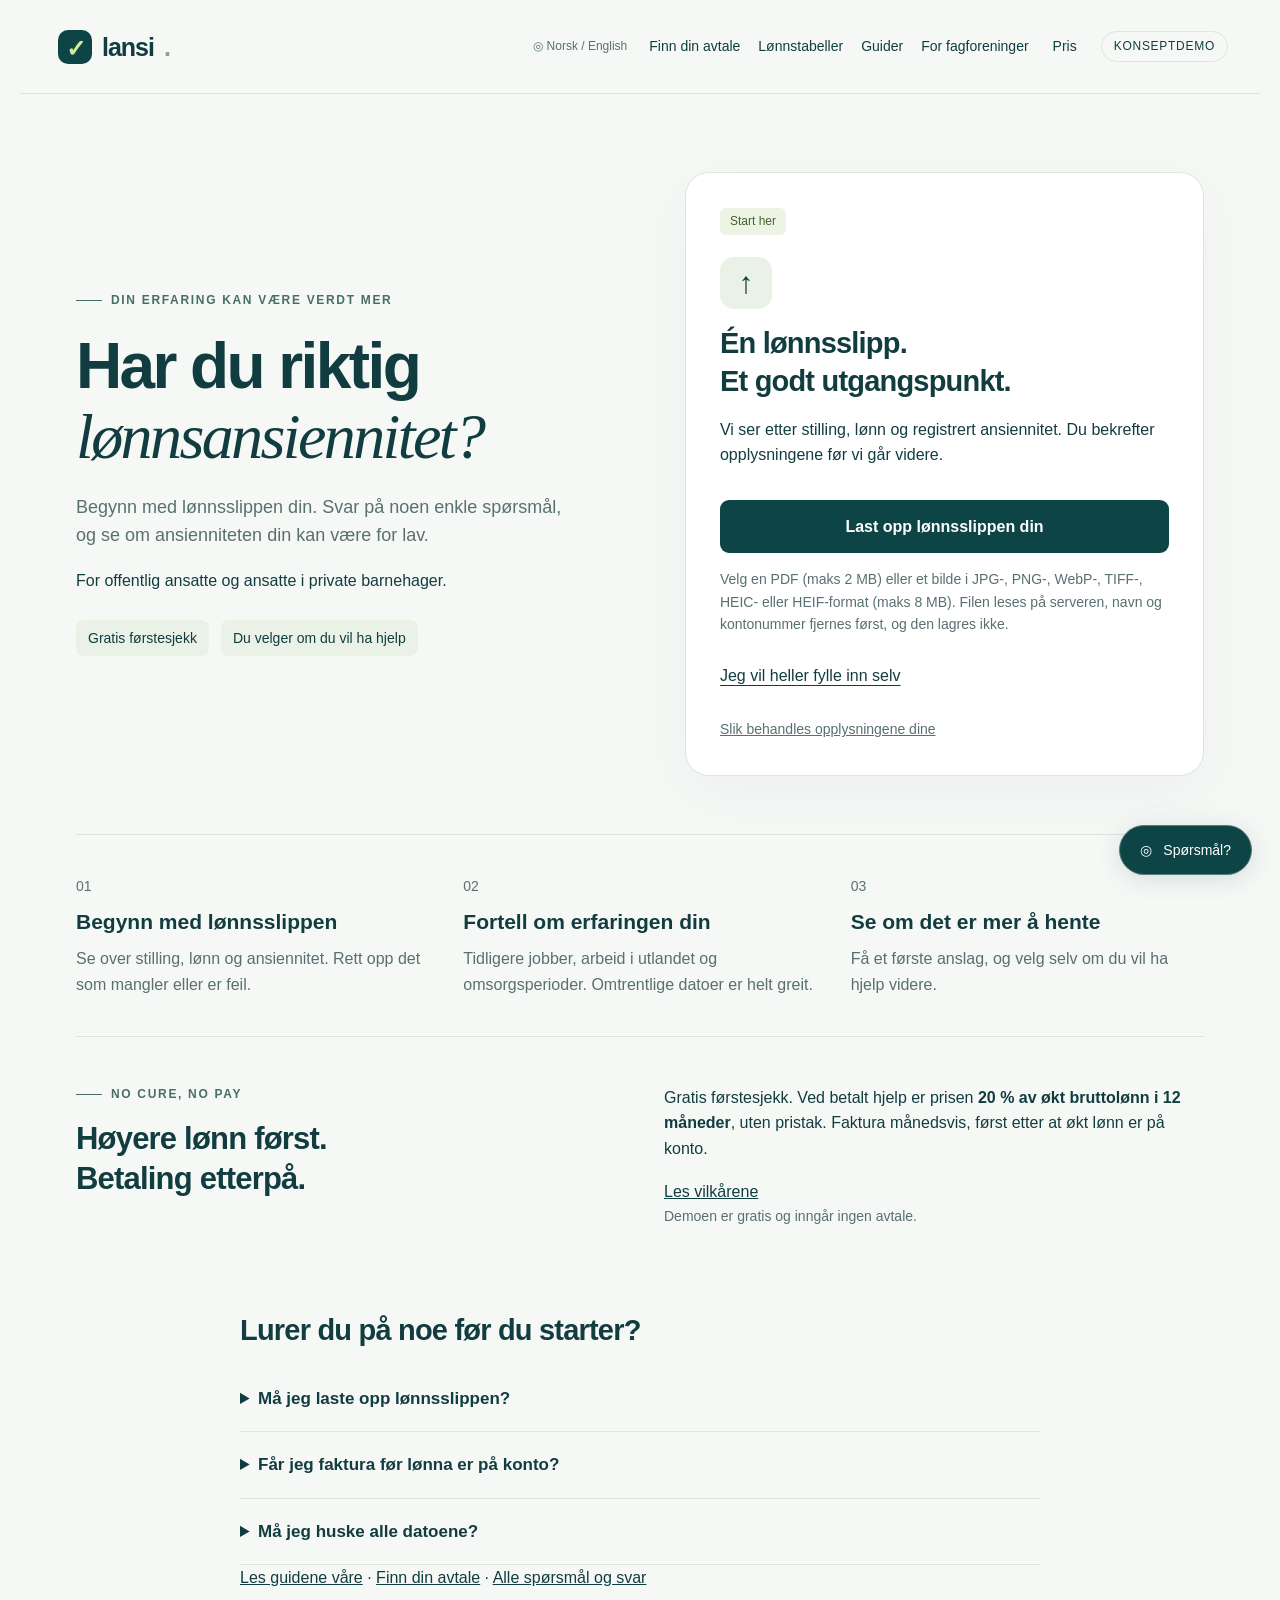
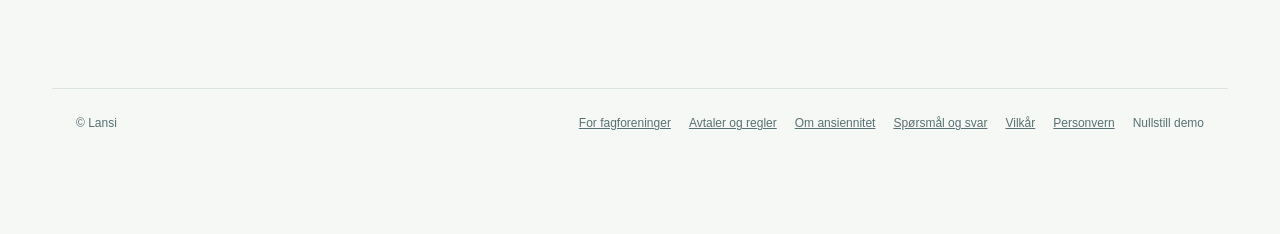
==== src/main/resources/static/index.html @ 84d21220 "Revert "feat: derive annual salary from monthly pay and add progress bar" This reverts commit 4377d7" ====
<!doctype html>
<html lang="nb"><head><meta charset="UTF-8"><meta name="viewport" content="width=device-width,initial-scale=1"><title>Lansi — sjekk lønnsansienniteten din</title><meta name="description" content="Sjekk lønnsansienniteten din med Lansi. Begynn med lønnsslippen og fortell om erfaringen din. Gratis konseptdemo."><link rel="icon" href="data:image/svg+xml,%3Csvg xmlns='http://www.w3.org/2000/svg' viewBox='0 0 40 40'%3E%3Crect width='40' height='40' rx='12' fill='%230d4547'/%3E%3Cpath d='M10 21l7 7 14-17' fill='none' stroke='%23c8f27b' stroke-width='4'/%3E%3C/svg%3E"><style>
:root{--ink:#123d40;--muted:#587071;--green:#0d4547;--lime:#d0ee98;--bg:#f6f8f6;--line:#dce5df;--white:#fff;--orange:#a35a16}*{box-sizing:border-box}body{margin:0;background:var(--bg);color:var(--ink);font:16px/1.6 'Segoe UI',Arial,sans-serif}button,input,select,textarea{font:inherit}button,a,input,select,textarea{outline-offset:5px}button{cursor:pointer}button{border:0}a{color:inherit}header{height:94px;max-width:1240px;margin:auto;display:flex;align-items:center;justify-content:space-between;padding:0 32px;border-bottom:1px solid var(--line)}.brand{font-size:25px;font-weight:750;letter-spacing:-1px;text-decoration:none;display:flex;gap:10px;align-items:center;background:none;color:var(--ink)}.mark{width:34px;height:34px;border-radius:10px;background:var(--green);color:var(--lime);display:grid;place-items:center;font-size:24px}nav{display:flex;align-items:center;gap:28px}nav button{background:none;color:var(--ink);font-size:14px}.pill{border:1px solid var(--line);padding:5px 12px;border-radius:99px;font-size:12px;letter-spacing:.06em;text-transform:uppercase}.shell{max-width:1176px;margin:0 auto;padding:58px 24px 80px}.hero{display:grid;grid-template-columns:1.14fr 1fr;gap:72px;align-items:center;min-height:510px}.eyebrow{font-size:12px;font-weight:700;letter-spacing:.14em;text-transform:uppercase;color:#467067;display:flex;align-items:center;gap:9px}.eyebrow:before{content:'';height:1px;width:26px;background:currentColor}h1{font-size:clamp(38px,4.6vw,64px);line-height:1.08;letter-spacing:-2.6px;font-weight:650;margin:22px 0}h1 em{font-family:Georgia,serif;font-weight:400}h2{font-size:30px;line-height:1.2;letter-spacing:-.8px;margin:12px 0 18px}h3{font-size:19px;line-height:1.35;margin:0 0 8px}p{margin:0 0 18px}.lead{font-size:18px;color:var(--muted);max-width:500px}.btn{background:var(--green);color:white;border-radius:9px;padding:14px 21px;font-weight:600;display:inline-flex;gap:24px;justify-content:center;align-items:center;transition:transform .15s,background .15s}.btn:hover{background:#176064;transform:translateY(-1px)}.btn.secondary{background:white;color:var(--ink);border:1px solid var(--line)}.btn.lime{background:var(--lime);color:var(--ink)}.textbtn{background:none;color:var(--ink);text-decoration:underline;text-underline-offset:4px;padding:12px 0}.actions{display:flex;gap:14px;flex-wrap:wrap;align-items:center;margin:24px 0 12px}.small{font-size:13px;color:var(--muted)}.preview{background:#e8efea;padding:30px;border-radius:22px;position:relative}.paper{background:white;border:1px solid #d5e0d7;border-radius:12px;padding:27px;box-shadow:0 18px 40px #123d400b}.paper-top{display:flex;justify-content:space-between;border-bottom:1px solid var(--line);padding-bottom:20px;margin-bottom:22px}.paper-top strong{font-size:18px}.paper-row{display:flex;justify-content:space-between;padding:8px 0;font-size:14px;gap:16px}.paper-row span{color:var(--muted)}.paper-row.highlight{background:#f1f6ed;padding:12px;margin:8px -10px;border-radius:6px}.finding{margin:20px -7px -4px 22px;padding:18px;background:var(--green);color:white;border-radius:12px;box-shadow:0 12px 25px #123d4020}.finding .small{color:#c3d7cc}.finding strong{font-size:17px}.badge{display:inline-block;font-size:12px;padding:4px 10px;border-radius:6px;background:#edf4e6;color:#46612c}.badge.amber{background:#fff1dc;color:#83501b}.status-icon{display:block;width:72px;height:72px;margin:0 0 12px}.status-icon .face{fill:#b9e37c;stroke:#3f6b1f;stroke-width:3}.status-icon.lightgreen .face{fill:#e9f5cf;stroke:#7d9b55}.status-icon.yellow .face{fill:#ffe9a6;stroke:#a77a1a}.status-icon .mark{fill:none;stroke:#123d40;stroke-width:4;stroke-linecap:round;stroke-linejoin:round}.status-icon .dot{fill:#123d40}.stat3{display:grid;grid-template-columns:repeat(auto-fit,minmax(210px,1fr));gap:14px;margin:22px 0}.stat3>div{background:#fff;border:1px solid var(--line);border-radius:12px;padding:16px 18px}.stat3 span{display:block;font-size:14px;color:var(--muted)}.stat3 strong{display:block;font-size:30px;line-height:1.2;margin:6px 0 2px;color:var(--ink)}.stat3 small{display:block;font-size:13px;color:var(--muted)}details.more{margin:22px 0}details.more>summary{cursor:pointer;font-weight:600;padding:10px 0;color:var(--ink)}.cta{background:#fff;border:2px solid var(--green);border-radius:16px;padding:26px 28px;margin:26px 0}.cta h2{margin:0 0 8px;font-size:24px;line-height:1.25}.cta p{margin:0 0 18px;color:var(--muted)}.btn.cta-btn{display:block;width:100%;box-sizing:border-box;font-size:20px;padding:20px 24px;text-align:center}.features{display:grid;grid-template-columns:repeat(3,1fr);gap:0;margin-top:56px;border-top:1px solid var(--line);padding-top:28px}.feature{padding:0 30px;border-right:1px solid var(--line)}.feature:first-child{padding-left:0}.feature:last-child{border:0}.num{font:italic 23px Georgia,serif;color:#799888}.feature p{font-size:14px;color:var(--muted);margin-top:8px}.stepbar{display:flex;gap:6px;max-width:750px;margin:0 auto 40px;justify-content:space-between}.step{flex:1;border-top:3px solid var(--line);padding-top:10px;font-size:13px;color:var(--muted);background:none;text-align:left}.step.active{border-color:var(--green);color:var(--green);font-weight:700}.work{max-width:900px;margin:auto}.work h1{font-size:42px;letter-spacing:-1.5px}.grid{display:grid;grid-template-columns:1.65fr 1fr;gap:24px;align-items:start}.card{border:1px solid var(--line);border-radius:14px;background:white;padding:28px}.aside{background:#eaf0eb;border-radius:14px;padding:24px;font-size:14px}.aside p{color:var(--muted)}.drop{border:1.5px dashed #98b3a8;background:#f7faf5;border-radius:12px;padding:38px 24px;text-align:center}.fileicon{font-size:30px;margin-bottom:12px}.fieldgrid{display:grid;grid-template-columns:1fr 1fr;gap:18px}label{display:block;font-size:14px;font-weight:600}input,select,textarea{width:100%;margin-top:7px;padding:11px 12px;border:1px solid #becfc6;border-radius:7px;background:white;color:var(--ink);min-width:0}textarea{min-height:220px;resize:vertical;font-size:14px;line-height:1.7}.notice{border-left:3px solid #99bb6d;padding:12px 16px;background:#f0f5e9;font-size:14px;border-radius:0 7px 7px 0;margin:20px 0}.period{border:1px solid var(--line);border-radius:10px;padding:18px;margin:12px 0;background:#fff}.period-top{display:flex;justify-content:space-between;gap:16px;align-items:start}.period .small{margin:5px 0}.period label{display:flex;gap:10px;align-items:start;font-weight:400}.period input[type=checkbox]{width:18px;height:18px;flex-shrink:0;margin-top:5px;accent-color:var(--green)}details{margin-top:12px;font-size:14px;color:var(--muted)}summary{cursor:pointer;font-weight:600;color:var(--ink)}details p{margin:12px 0 0}.resultHero{background:var(--green);color:white;padding:30px;border-radius:15px;margin-bottom:24px;display:flex;justify-content:space-between;gap:28px}.resultHero p{color:#d1e0da;margin:0}.big{font-size:48px;line-height:1.1;letter-spacing:-1px}.checklist label{display:flex;gap:12px;align-items:start;padding:13px 0;border-bottom:1px solid var(--line);font-weight:400}.checklist input{width:19px;height:19px;accent-color:var(--green);margin-top:4px;flex-shrink:0}.checklist span{display:block}.tabs{display:flex;gap:8px;margin-bottom:20px}.tabs button{border-radius:7px;padding:9px 14px;background:#edf2ed;color:var(--ink)}.tabs button.selected{background:var(--green);color:white}.progressnote{font-size:13px;color:var(--muted);margin:12px 0}.chat-toggle{position:fixed;right:28px;bottom:25px;background:var(--green);color:white;border:1px solid #587c76;border-radius:99px;padding:13px 20px;box-shadow:0 4px 24px #123d4025;z-index:5}.chat{position:fixed;right:25px;bottom:88px;width:360px;max-width:calc(100vw - 30px);border:1px solid var(--line);border-radius:16px;background:white;box-shadow:0 15px 70px #123d4030;z-index:10;overflow:hidden}.chat-head{padding:18px 20px;background:var(--green);color:white;display:flex;justify-content:space-between;align-items:center}.chat-head button{background:none;color:white;font-size:24px}.chat-body{padding:20px;max-height:390px;overflow:auto}.bubble{padding:13px;background:#f0f5ef;border-radius:3px 12px 12px;margin-bottom:14px;font-size:14px}.chat-choice{padding:10px 13px;background:white;color:var(--green);border:1px solid var(--line);border-radius:7px;margin-bottom:8px;text-align:left;width:100%;font-size:14px}.chat .small{padding:0 20px 14px}.footer{max-width:1176px;margin:0 auto;padding:25px 24px 100px;border-top:1px solid var(--line);display:flex;justify-content:space-between;gap:20px;font-size:12px;color:var(--muted)}dialog{border:1px solid var(--line);border-radius:18px;padding:30px;max-width:500px;width:calc(100% - 32px);color:var(--ink)}dialog::backdrop{background:#062f3c66}.close{float:right;background:none;font-size:24px;color:var(--ink)}.fade{animation:appear .28s ease-out}@keyframes appear{from{opacity:0;transform:translateY(7px)}to{opacity:1;transform:none}}@media(prefers-reduced-motion:reduce){*{animation:none!important;transition:none!important}}@media(max-width:800px){header{height:78px;padding:0 20px}nav{gap:12px}nav .navhide{display:none}.shell{padding:32px 20px 50px}.hero{grid-template-columns:1fr;gap:28px;min-height:0}h1{font-size:46px}.preview{padding:22px}.features{grid-template-columns:1fr;margin-top:32px;gap:20px}.feature,.feature:first-child{padding:0;border:0}.grid{grid-template-columns:1fr}.fieldgrid{grid-template-columns:1fr}.card{padding:22px}.work h1{font-size:34px}.step{font-size:11px}.stepbar{margin-bottom:26px}.resultHero{flex-direction:column}.footer{flex-direction:column}.chat-toggle{right:15px;bottom:15px}.chat{right:15px;bottom:75px}.brand{font-size:22px}}@media print{header,.chat-toggle,.chat,.footer,.actions,.stepbar{display:none}.shell{padding:0}.card{break-inside:avoid}}

nav a{font-size:14px;text-decoration:none;padding:9px 0}nav a:hover,.footerlinks a:hover{text-decoration:underline;text-underline-offset:5px}nav a[aria-current=page]{font-weight:700;border-bottom:2px solid var(--green)}.skip{position:absolute;left:12px;top:-80px;z-index:20;background:white;padding:12px}.skip:focus{top:10px}.footerlinks{display:flex;flex-wrap:wrap;gap:18px}.footerlinks button{background:none;color:inherit;padding:0;font-size:inherit}.section{margin-top:68px;padding-top:40px;border-top:1px solid var(--line)}.section-intro{max-width:660px}.section p{color:var(--muted)}.stories{display:grid;grid-template-columns:repeat(3,1fr);gap:18px;margin:25px 0}.story{background:white;border:1px solid var(--line);border-radius:14px;padding:25px;display:flex;flex-direction:column}.story blockquote{font:22px/1.5 Georgia,serif;margin:20px 0;color:var(--ink)}.story .person{margin-top:auto;padding-top:18px;border-top:1px solid var(--line);display:flex;align-items:center;gap:12px}.avatar{width:40px;height:40px;border-radius:50%;display:grid;place-items:center;background:#e4eddc;font-size:15px;font-weight:650}.sectorstrip{display:flex;flex-wrap:wrap;gap:9px;margin:22px 0}.sectorstrip span{padding:6px 12px;font-size:13px;border:1px solid var(--line);border-radius:40px}.faq-list{max-width:850px}.faq-item{margin:0;border-bottom:1px solid var(--line);padding:19px 0;font-size:16px}.faq-item summary{font-size:17px;padding-right:12px}.faq-item p{max-width:740px;line-height:1.75}.splitcta{display:flex;justify-content:space-between;gap:30px;align-items:center;background:var(--green);color:white;border-radius:17px;padding:30px;margin-top:40px}.splitcta p{color:#c4dad3;margin:0}.reading{max-width:840px;margin:auto}.reading h1{font-size:46px;letter-spacing:-1.4px}.reading section{margin:32px 0}.reading p,.reading li{color:var(--muted)}.reading h3{margin-top:22px}.reading li{margin-bottom:10px}.reading .lead{max-width:760px}.info-grid{display:grid;grid-template-columns:1fr 1fr;gap:16px}.info-grid .card{padding:23px}.info-grid p{font-size:15px;margin-bottom:8px}.sources{font-size:14px}.sources a{display:block;margin:10px 0}.scope{background:#eaf0eb;padding:15px 20px;border-radius:9px;font-size:14px;margin:20px 0}.sector-select{margin-bottom:22px}.sector-select fieldset{border:0;padding:0;margin:0}.sector-select legend{font-size:19px;font-weight:650;margin-bottom:12px}.sector-options{display:grid;grid-template-columns:repeat(3,1fr);gap:10px}.sector-option{border:1px solid var(--line);border-radius:9px;padding:14px;background:white;display:flex;gap:10px;align-items:flex-start;font-size:14px;cursor:pointer}.sector-option:has(input:checked){background:#edf4e4;border-color:#718f53}.sector-option input{width:17px;height:17px;margin:3px 0 0;flex-shrink:0;accent-color:var(--green)}.reading .actions{margin-top:30px}.demo-banner{font-size:13px;padding:10px 16px;border:1px solid var(--line);border-radius:8px;margin:0 auto 22px;max-width:900px;display:flex;justify-content:space-between;gap:15px}.demo-banner a{text-underline-offset:3px}.step{min-height:48px}.chat-body{max-height:min(390px,55vh)}.chat-body .bubble:last-child{margin-bottom:0}.btn{min-height:46px}.textbtn{min-height:44px}.small{font-size:14px}input,select,textarea{font-size:16px}button:focus-visible,a:focus-visible{outline:3px solid #6b8d45}h1:focus{outline:none}.chat-toggle{font-size:14px}.chat .small{font-size:12px}.readback{margin-top:22px;padding:15px;border:1px solid var(--line);border-radius:9px}.reading .badge{color:#46612c}dialog{max-height:85vh;overflow:auto}.reference{font-size:12px!important}.unknown{color:var(--orange)}
@media(max-width:800px){header{height:auto;min-height:84px;flex-wrap:wrap;padding:18px 20px;gap:14px}nav{width:100%;gap:20px;flex-wrap:wrap}nav .pill{margin-left:auto}.stories,.info-grid{grid-template-columns:1fr}.section{margin-top:38px;padding-top:28px}.sector-options{grid-template-columns:1fr 1fr}.splitcta{flex-direction:column;align-items:start}.reading h1{font-size:36px}.demo-banner{flex-direction:column;gap:2px}.stepbar{overflow:auto}.step{min-width:65px;font-size:12px}.period-top{flex-wrap:wrap}.paper-top{flex-wrap:wrap;gap:10px}.hero h1{font-size:43px}.lead{font-size:17px}.footer{padding-bottom:100px}}
@media(max-width:400px){.sector-options{grid-template-columns:1fr}nav{gap:12px}nav a,nav button{font-size:13px}.paper{padding:18px}.paper-row{font-size:13px}.hero h1{font-size:38px}.pill{font-size:11px}.actions .btn{width:100%}}

.language-strip{background:var(--green);color:white;padding:13px 24px;display:flex;align-items:center;justify-content:center;gap:16px;flex-wrap:wrap;font-size:14px}.language-strip button{background:var(--lime);color:var(--green);padding:8px 16px;border-radius:7px;font-weight:650}.language-strip .language-preview{color:#d0e2d7;font-size:13px}.language-strip small{color:#c8dcd5;font-size:11px}.lang-nav{border:0!important;background:transparent;color:var(--muted);padding:4px!important;font-size:12px;white-space:nowrap}.language-dialog{max-width:480px;max-height:88vh;overflow:auto}.language-dialog h2{margin-right:30px}.language-grid{display:grid;grid-template-columns:repeat(2,1fr);gap:8px;margin-top:16px}.language-option{background:#f2f6ef;border:1px solid var(--line);border-radius:9px;color:var(--ink);padding:13px;text-align:start;min-height:70px}.language-option:hover{border-color:var(--green)}.language-option[aria-pressed=true]{background:var(--green);color:white}.language-option small{display:block;font-size:12px;opacity:.8;margin-top:3px}.language-option[hidden]{display:none}.language-welcome{border-radius:9px;background:#edf4e6;padding:17px;margin:18px 0}.language-welcome p{margin:0}.language-mini{padding:11px 20px;background:#edf4e6;border-bottom:1px solid var(--line);display:flex;justify-content:space-between;gap:12px;font-size:13px}.language-mini button{background:none;text-decoration:underline;color:var(--green);padding:0}.agreement-cta{margin:38px 0 0;display:flex;align-items:center;justify-content:space-between;gap:24px;background:#e6efdf;border-radius:14px;padding:25px 28px}.agreement-cta p{margin:0;color:var(--muted);font-size:14px}.agreement-page h1{font-size:clamp(36px,5vw,52px)}.agreement-page .lead{max-width:740px}.agreement-filter{display:flex;gap:8px;flex-wrap:wrap;margin:20px 0}.agreement-filter button{padding:10px 15px;border:1px solid var(--line);background:white;color:var(--ink);border-radius:30px;font-size:14px}.agreement-filter button[aria-pressed=true]{background:var(--green);color:white;border-color:var(--green)}.table-wrap{overflow:auto;border:1px solid var(--line);border-radius:12px;background:white;scroll-margin-top:20px}.agreement-table{border-collapse:collapse;width:100%;min-width:890px;font-size:14px;line-height:1.55}.agreement-table th{background:#eaf0e6;padding:18px;text-align:left;font-size:13px;vertical-align:top}.agreement-table td{padding:22px 18px;border-top:1px solid var(--line);vertical-align:top;width:26%}.agreement-table td:first-child{width:23%}.agreement-table td:last-child{width:25%}.agreement-table td p{margin:10px 0 0}.agreement-table th[scope=row]{background:white;border-top:1px solid var(--line);padding:22px 18px;width:23%;font-size:16px}.agreement-table .small{display:block;font-weight:400;font-size:12px;margin-top:9px}.agreement-table details{font-weight:400;font-size:13px}.agreement-table details p{margin:10px 0}.agreement-table details a{display:block;margin-top:9px;word-break:break-word}.agreement-table blockquote{margin:14px 0;padding-left:12px;border-left:2px solid #99bb6d;font-style:italic}.agreement-table [hidden]{display:none}.agreement-help{display:grid;grid-template-columns:1fr 1fr;gap:20px;margin-top:30px}.agreement-help p{font-size:14px;color:var(--muted)}.table-caption{font-size:13px;color:var(--muted);margin:8px 0 15px}.source-date{display:inline-flex;align-items:center;gap:8px;color:#537052;font-size:12px;margin:12px 0}.language-confirm{font-size:13px;margin:8px 0;color:var(--muted)}nav{gap:18px}@media(max-width:1000px){nav{gap:12px}nav .pill{display:none}header{height:auto;min-height:88px;gap:20px}header nav{flex-wrap:wrap;justify-content:flex-end;padding:14px 0}}@media(max-width:600px){header{padding:12px 18px;align-items:flex-start;gap:10px}.brand{margin-top:7px}header nav{padding:0;gap:6px 13px;max-width:180px}header nav a,header nav button{font-size:12px}header nav .lang-nav{order:0;width:auto}.language-strip{gap:9px;padding:12px 18px;text-align:center}.language-strip .language-preview{display:none}.language-strip small{width:100%}.language-grid{grid-template-columns:repeat(2,1fr)}.language-dialog{padding:22px}.agreement-cta{align-items:flex-start;flex-direction:column;padding:22px}.agreement-help{grid-template-columns:1fr}.table-wrap{border:0;background:transparent;overflow:visible}.agreement-table{min-width:0;display:block}.agreement-table thead{position:absolute;width:1px;height:1px;overflow:hidden;clip-path:inset(50%)}.agreement-table tbody,.agreement-table tr{display:block;width:100%}.agreement-table tr{border:1px solid var(--line);border-radius:12px;background:white;margin-bottom:16px;overflow:hidden}.agreement-table th[scope=row],.agreement-table td{display:block;width:100%!important;border:0;padding:14px 20px}.agreement-table th[scope=row]{background:#eaf0e6;padding:20px}.agreement-table td::before{content:attr(data-label);display:block;text-transform:uppercase;letter-spacing:.06em;font-size:11px;font-weight:700;margin-bottom:8px;color:#4e7266}.agreement-table td:last-child{padding-bottom:24px}.table-caption{margin-bottom:20px}}@media print{.language-strip,.language-mini,.agreement-filter,.language-dialog{display:none}}
.sr-only{position:absolute;width:1px;height:1px;padding:0;margin:-1px;overflow:hidden;clip:rect(0,0,0,0);white-space:nowrap;border:0}
.salary-layout{display:grid;grid-template-columns:1.15fr 1fr;gap:24px;margin:24px 0}.salary-inputs{display:grid;grid-template-columns:1fr 1fr;gap:18px}.salary-inputs>div:last-child{grid-column:1/-1;max-width:200px}.salary-result{background:#163d33;color:white;padding:26px;border-radius:14px;display:grid;gap:10px;margin:24px 0}.salary-result>strong{font-size:32px;line-height:1.2}.salary-result small{font-size:16px;font-weight:400}.fee-example{border-top:1px solid #d8e1db;padding-top:20px}.salary-table{width:100%;border-collapse:collapse;font-size:15px;font-variant-numeric:tabular-nums}.salary-table th,.salary-table td{padding:12px 8px;border-bottom:1px solid #d8e1db;text-align:right}.salary-table th:first-child{text-align:left}.salary-table thead th{font-size:14px}.salary-selected{background:#163d33;color:white}.salary-layout .card{min-width:0}select{max-width:100%;text-overflow:ellipsis}header nav{flex-wrap:wrap}header{gap:18px}.brand{white-space:nowrap}@media(max-width:800px){.salary-layout{grid-template-columns:1fr}.salary-result>strong{font-size:28px}}@media(max-width:420px){.salary-inputs{grid-template-columns:1fr}.salary-table th,.salary-table td{padding:10px 4px;font-size:14px}.salary-result{padding:18px}}
.guide-card{display:block;padding:24px;border:1px solid var(--line);background:white;border-radius:16px;text-decoration:none}.guide-card h3{margin:0 0 10px;font-size:23px}.guide-card p{margin:0;color:var(--muted)}header{height:auto;min-height:94px;padding-top:20px;padding-bottom:20px}header nav{gap:18px;flex-wrap:wrap}
/* Lansi intake */
.intake-hero{display:grid;grid-template-columns:1.05fr 1fr;gap:64px;align-items:center;padding:20px 0 58px}.intake-hero h1{font-size:clamp(40px,5vw,65px);line-height:1.08;margin:22px 0}.intake-hero .lead{max-width:490px}.upload-card{background:white;border:1px solid var(--line);border-radius:24px;padding:34px;box-shadow:0 16px 60px #123d400b}.upload-card h2{font-size:29px;line-height:1.3;margin:16px 0}.upload-symbol{margin-top:22px;width:52px;height:52px;border-radius:14px;background:#eaf1e7;display:grid;place-items:center;font-size:30px}.upload-cta{width:100%;margin-top:14px;white-space:normal}.demo-caption{font-size:14px;line-height:1.6;color:var(--muted);margin:15px 0}.privacy-link{display:block;font-size:14px;margin-top:18px;color:var(--muted)}.intake-trust{display:flex;flex-wrap:wrap;gap:12px;font-size:14px;margin-top:26px}.intake-trust span{padding:7px 12px;border-radius:8px;background:#eaf1e7}.intake-how{display:grid;grid-template-columns:repeat(3,1fr);gap:34px;padding:38px 0;border-top:1px solid var(--line);border-bottom:1px solid var(--line)}.intake-how article>span{font-size:14px;color:var(--muted)}.intake-how h3{margin:10px 0;font-size:21px}.intake-how p{color:var(--muted);margin:0}.price-line{display:grid;grid-template-columns:1fr 1fr;gap:48px;padding:48px 0}.price-line h2{font-size:31px;line-height:1.3;margin:15px 0}.landing-faq{max-width:800px;margin:20px auto 0}.landing-faq h2{font-size:29px}.intake-work{max-width:770px;margin:28px auto 0}.intake-work h1{font-size:clamp(33px,4vw,47px);line-height:1.16;letter-spacing:-1.3px}.intake-work .lead{font-size:19px;line-height:1.65}.intake-steps{display:flex;justify-content:center;gap:30px;font-size:14px;flex-wrap:wrap}.intake-steps span{display:flex;gap:9px;align-items:center;color:var(--muted)}.intake-steps b{width:28px;height:28px;display:grid;place-items:center;border:1px solid var(--line);border-radius:50%;font-size:13px}.intake-steps .active{color:var(--green)}.intake-steps .active b{background:var(--green);color:white}.intake-work .card{padding:30px}.intake-work label{font-size:15px;display:block;margin:14px 0 8px}.intake-work input:not([type=checkbox]),.intake-work select{width:100%;padding:12px;border:1px solid #aebfb5;border-radius:9px;background:white;color:var(--ink);min-width:0;box-sizing:border-box}.intake-work .fieldgrid{gap:14px 22px}.intake-work .checkline{display:flex;gap:12px;align-items:flex-start;cursor:pointer;margin:18px 0}.checkline input[type=checkbox]{width:20px;height:20px;flex:0 0 20px;margin:3px 0 0;accent-color:var(--green)}.file-token{background:#edf3ec;padding:14px;border-radius:10px;font-size:15px;margin-bottom:20px}.file-token span{display:block;font-size:13px;color:var(--muted);margin-left:17px}.question-progress{display:flex;justify-content:space-between;align-items:center;gap:20px;font-size:14px;margin:24px 0 12px}.question-progress progress{width:150px;height:6px;accent-color:var(--green)}.question-card h2{font-size:27px;line-height:1.3;margin:0 0 14px}.answer-buttons{display:flex;gap:12px;margin:24px 0;flex-wrap:wrap}.answer-buttons button{padding:12px 28px;border:1px solid #aebfb5;border-radius:9px;background:white;color:var(--green)}.answer-buttons button[aria-pressed=true]{background:var(--green);color:white;border-color:var(--green)}.period-card{border:1px solid var(--line);border-radius:12px;padding:20px;margin-top:20px;background:#fbfcfa}.period-title{display:flex;justify-content:space-between;align-items:center}.add-period{margin-top:20px}.demo-controls{margin-top:22px;font-size:14px;color:var(--muted)}.result-page{padding:15px 0}.result-amount{padding:30px;background:var(--green);color:white;border-radius:18px;display:grid;gap:9px;margin:25px 0}.result-amount strong{font-size:48px;line-height:1.1}.result-amount small{font-size:15px;color:#dce9de}.offer-price{display:flex;gap:25px;align-items:center;padding:12px 0 25px;border-bottom:1px solid var(--line)}.offer-price strong{font-size:54px}.offer-price span{font-size:16px}.consent{padding:20px;background:#edf3ec;border-radius:10px}.btn:disabled{opacity:.45;cursor:not-allowed}.error{background:#fff0e8;border-color:#bf6636;color:#74340b}.language-strip{flex-wrap:wrap}input[type=month]{min-height:48px}nav a{font-size:14px}@media(max-width:800px){.intake-hero{grid-template-columns:1fr;gap:25px;padding-top:0}.intake-hero h1{font-size:45px}.intake-how{gap:20px}.price-line{gap:24px}.intake-steps{gap:12px}.intake-steps span{font-size:13px}.upload-card{padding:26px}}@media(max-width:580px){.intake-how,.price-line{grid-template-columns:1fr}.intake-how{gap:25px}.intake-work .card{padding:22px}.intake-work .fieldgrid{grid-template-columns:1fr}.intake-steps{justify-content:flex-start;gap:12px 16px}.intake-steps span{width:calc(50% - 16px)}.intake-work h1{font-size:35px}.result-amount strong{font-size:39px}.period-card{padding:15px}.offer-price{gap:18px}.offer-price strong{font-size:44px}.intake-hero h1{font-size:41px}.intake-work .paper-row{gap:16px;align-items:start}.intake-work .paper-row b{white-space:nowrap}.answer-buttons button{flex:1;padding:12px 18px}}
</style><meta name="robots" content="noindex,follow"></head><body><a class="skip" href="#app">Hopp til innhold</a><header><button class="brand" onclick="go(0)" aria-label="Lansi, til forsiden"><span class="mark">✓</span>lansi<span style="color:#87a28b">.</span></button><nav aria-label="Hovedmeny"><button class="lang-nav" onclick="openLanguages()" aria-haspopup="dialog" aria-controls="languages">◎ <span id="nav-language">Norsk / English</span></button><a href="#avtaler">Finn din avtale</a><a href="#lonn">Lønnstabeller</a><a href="/guider/">Guider</a><a href="#fagforeninger">For fagforeninger</a><button onclick="showInfo('No cure, no pay','Gratis sjekk. Du betaler bare hvis rettet ansiennitet gir høyere utbetalt lønn: 20 % av faktisk økning i bruttolønn de første 12 månedene fra første utbetaling av økt lønn, uten pristak, inkludert eventuell mva. Faktura månedsvis, først etter at økt lønn er på konto. Etterbetaling, pensjonsgevinst og vanlige lønnsoppgjør inngår ikke. Eventuell juridisk bistand avtales og prises separat. Foreslått modell; demoen er gratis og inngår ingen avtale.')">Pris</button><button id="resume" onclick="go(state.lastStep)" hidden>Fortsett sjekken →</button><span class="pill">Konseptdemo</span></nav></header><main id="app" class="shell" tabindex="-1"></main><footer class="footer"><span>© Lansi</span><div class="footerlinks"><a href="#fagforeninger">For fagforeninger</a><a href="#avtaler">Avtaler og regler</a><a href="#om">Om ansiennitet</a><a href="#faq">Spørsmål og svar</a><a href="#vilkar">Vilkår</a><a href="#personvern">Personvern</a><button onclick="resetDemo()">Nullstill demo</button></div></footer><button class="chat-toggle" onclick="toggleChat()" aria-expanded="false" aria-controls="chat">◎ &nbsp; Spørsmål?</button><section class="chat" id="chat" hidden aria-label="Samtalehjelper"><div class="chat-head"><strong>Ansiennitetshjelperen</strong><button onclick="toggleChat()" aria-label="Lukk samtalen">×</button></div><div class="language-mini"><span id="chat-language">Norsk · språkdemo</span><button onclick="openLanguages()">Bytt språk / Language</button></div><div class="chat-body" id="chat-body"><div class="bubble">Hei! Hva lurer du på? Velg et spørsmål, så viser jeg et eksempel på hvordan vi kan hjelpe.</div><button class="chat-choice" onclick="answer(0)">Teller helgejobben min?</button><button class="chat-choice" onclick="answer(1)">Hvor finner jeg ansiennitetsdatoen?</button><button class="chat-choice" onclick="answer(2)">Kan jeg få etterbetalt lønn?</button></div><div class="small">Demo med forhåndsskrevne svar. Ingen jurist eller KI er koblet til.</div></section><dialog id="info"><button class="close" onclick="document.getElementById('info').close()" aria-label="Lukk">×</button><h2 id="info-title"></h2><p id="info-text"></p><button class="btn" onclick="document.getElementById('info').close()">Forstått</button></dialog><dialog id="languages" class="language-dialog" aria-labelledby="language-title"><button class="close" onclick="document.getElementById('languages').close()" aria-label="Lukk / Close">×</button><h2 id="language-title">Språk for hjelpen<br><span lang="en">Help language</span></h2><p class="small">Prøv hjelpen på norsk eller engelsk. Selve sjekken er foreløpig på norsk.</p><p class="small" lang="en">Try the help in Norwegian or English. The salary check is currently in Norwegian.</p><div id="language-options" class="language-grid"></div><div class="language-welcome" id="language-welcome" aria-live="polite"></div><button class="btn" onclick="startLanguageHelp()">Åpne hjelp / Open help →</button></dialog><script>
const CUR_YM=(()=>{const d=new Date();return d.getFullYear()+'-'+String(d.getMonth()+1).padStart(2,'0');})();
const state={step:0,lastStep:1,visited:false,page:'home',sector:'ks',done:{},draft:null,manual:false,tab:'docs',job:'Helsefagarbeider',employer:'Eksempel kommune',percent:'80',date:'2018-09-01',start:'2023-09-01',checks:[true,true],extra:[]};
const esc=s=>String(s).replace(/[&<>"']/g,c=>({'&':'&amp;','<':'&lt;','>':'&gt;','"':'&quot;',"'":'&#39;'}[c]));
const btn=(label,action,secondary=false)=>`<button type="button" class="btn ${secondary?'secondary':''}" onclick="${action}">${label}</button>`;
function go(n){navigate(n===0?'':'sjekk/'+n)}
function showInfo(t,p){document.getElementById('info-title').textContent=t;document.getElementById('info-text').textContent=p;document.getElementById('info').showModal()}
function toggleChat(){const el=document.getElementById('chat');el.hidden=!el.hidden;document.querySelector('.chat-toggle').setAttribute('aria-expanded',String(!el.hidden));if(el.hidden)document.querySelector('.chat-toggle').focus();else el.querySelector('button').focus()}
function answer(n){const answers=['En fast deltidsstilling kan telle fullt for perioden, selv om du bare jobbet i helgene. Tilkallingsarbeid må vurderes ut fra timer og avtalen som gjelder. Finn en attest med datoer og stillingsprosent.','Se etter «ansiennitetsdato» eller «lønnsansiennitet» på lønnsslippen eller i personalportalen. Finner du den ikke, kan du be lønningskontoret om datoen og beregningsgrunnlaget.','Det avhenger blant annet av hva arbeidsgiveren allerede hadde dokumentasjon på, og når. Økt ansiennitet betyr ikke automatisk etterbetaling. Ved et mulig krav bør du få hjelp av tillitsvalgt eller jurist.'];const b=document.createElement('div');b.className='bubble';b.textContent=answers[n];const target=document.getElementById('chat-body');target.appendChild(b);target.scrollTop=target.scrollHeight}
function experienceHint(p){if(p.toLowerCase().includes('au pair'))return 'Finn kontrakt eller attest fra vertsfamilie eller byrå med datoer, oppgaver og omfang. Au pair-erfaring kan være relevant, men må vurderes etter riktig avtale.';if(p.toLowerCase().includes('foretak'))return 'Samle oversikt over faktiske oppdragsperioder og omfang, inntektsdokumentasjon og opplysninger fra Brønnøysundregistrene. Registrering av et foretak alene viser ikke hvor mye du har arbeidet. Kravene varierer mellom arbeidsgivere og avtaler.';return 'Finn dokumentasjon som viser perioden og omfanget.';}
function addExperience(kind){if(!state.extra.includes(kind)){state.extra.push(kind);state.draft=null;}render();}
function title(k,t,p){return `<div class="eyebrow">${k}</div><h1 tabindex="-1">${t}</h1><p class="lead">${p}</p>`}
const sectors={
ks:{label:'Kommune og fylkeskommune',short:'KS',job:'Helsefagarbeider',employer:'Fjordvik kommune',rules:'KS: hovedtariffavtalen kapittel 1 § 12, relevant lønnskapittel og overgangsreglene ved ansettelsen.',note:'Mange kommunale stillinger har lønnstrinn etter ansiennitet. Oslo kommune har en egen avtale.'},
oslo:{label:'Oslo kommune',short:'Oslo',job:'Barne- og ungdomsarbeider',employer:'Oslo kommune · eksempel',rules:'Oslo kommune: Dokument 25, punkt 9.8 i avtalen 2026–2028, relevant lønnsramme og historiske overgangsregler.',note:'Oslo har egne regler for blant annet timelønnet arbeid, omsorg og tidligere ansettelser.'},
helse:{label:'Sykehus og helseforetak',short:'Spekter',job:'Sykepleier',employer:'Fjordvik universitetssykehus · eksempel',rules:'Spekter: riktig forbundsvis A2-del, lokale B-bestemmelser og avtalen som gjaldt ved ansettelsen. Egne yrkesgrupper kan ha andre ordninger.',note:'Riktig avtale avhenger av helseforetak og yrkesgruppe. Tidligere erfaring må vurderes mot avtalen som gjelder deg.'},
stat:{label:'Statlig virksomhet',short:'Staten',job:'Konsulent',employer:'Eksempeldirektoratet',rules:'Statens hovedtariffavtaler: stillingskode, eventuell lønnsstige, stillingsansiennitet og reglene om permisjoner.',note:'I staten må vi undersøke stillingskode og eventuell lønnsstige. Tidligere erfaring gir ikke automatisk flere år i stigen.'},
barnehage:{label:'Privat barnehage',short:'Barnehage · avtale avklares',job:'Barnehagelærer',employer:'Eksempelbarnehagen',rules:'Avklar om PBL, Virke, FUS, NHO 590 eller en lokal avtale gjelder. Kommunale barnehager velger kommune eller Oslo.',note:'Private barnehager har flere avtaler. Vi begynner med å finne riktig avtale og lønnstabell.'},
annet:{label:'Annen offentlig virksomhet',short:'Avklares',job:'Medarbeider',employer:'Offentlig virksomhet · eksempel',rules:'Identifiser den konkrete tariffavtalen hos arbeidsgiveren før beregning.',note:'Offentlig eierskap alene avgjør ikke tariffavtalen. Vi hjelper deg å finne ut hvilken ordning du følger.'},
ukjent:{label:'Jeg er usikker',short:'Avklares',job:'Medarbeider',employer:'Min arbeidsgiver · eksempel',rules:'Be HR eller tillitsvalgt om tariffavtale, stillingskode og lønnsgrunnlag.',note:'Du trenger ikke kjenne tariffavtalen for å komme i gang. Første steg er å be HR eller tillitsvalgt om opplysningene.'}
};
const faq=[
['Hvem er Lansi for?','Konseptet er laget for ansatte i private barnehager og hele offentlig sektor: kommune, fylkeskommune, Oslo kommune, statlige virksomheter og helseforetak. Offentlig eide selskaper kan ha andre avtaler. Vi starter med å finne riktig ordning.'],
['Hva er lønnsansiennitet?','Det er tid som godskrives ved lønnsfastsettelsen etter avtalen du følger. Den kan bygge på tidligere arbeid og bestemte andre perioder. Det er ikke nødvendigvis det samme som hvor lenge du har vært i dagens jobb.'],
['Er reglene like i kommunen, staten og på sykehus?','Nei. Kommune og helseforetak har ulike godskrivingsregler. Oslo er et eget tariffområde. I staten er stillingsansiennitet i en eventuell lønnsstige sentralt. En beregning må derfor starte med riktig avtale og tidspunkt.'],
['Kan en deltidsjobb eller sommerjobb telle?','Ja, slike arbeidsforhold kan være relevante. Fast deltid og tilkallingsarbeid kan behandles forskjellig. Finn attester med datoer, stillingsprosent eller timetall. Alder, omfang og avtale må kontrolleres før perioden medregnes.'],
['Hva med arbeid i utlandet?','Arbeid i utlandet bør tas med i gjennomgangen. Om og hvordan det godskrives, avhenger av reglene. Arbeidsattester og eventuelt oversettelser kan være nødvendig. Ikke utelat erfaring bare fordi den er fra et annet land.'],
['Kan omsorg for barn eller familie telle?','Bestemte omsorgsperioder og arbeid i hjemmet kan gi uttelling. Vilkår og grenser varierer med tariffområde og stilling. Det er ikke automatisk ekstra ansiennitet for å ha barn, og samme tidsrom skal ikke telles dobbelt.'],
['Må jeg laste opp lønnsslippen?','Nei, du kan fylle inn opplysningene selv. Hvis du laster opp en PDF eller et bilde, leses det på serveren for å finne stilling, lønn og ansiennitet. Filen lagres ikke, og du sjekker og retter verdiene selv før noe regnes ut.'],
['Kan jeg få etterbetalt lønn?','Det må vurderes separat. Det er blant annet forskjell på dokumentasjon arbeidsgiveren allerede hadde, og dokumentasjon som først leveres nå. Foreldelsesfrister kan ha betydning. Få hjelp av tillitsvalgt eller jurist ved et mulig krav; et vanlig kravbrev avbryter ikke i seg selv foreldelsen.'],
['Får jeg faktura før lønna er på konto?','Nei. Første faktura kommer etter første utbetaling med økt lønn. Deretter faktureres 20 % av den faktiske økningen månedlig i 12 måneder, uten pristak. Ingen gevinst en måned betyr ingen faktura for den måneden.'],
['Hva koster det?','Gratis sjekk. Du betaler bare hvis rettet ansiennitet gir høyere utbetalt lønn: 20 % av faktisk økning i bruttolønn de første 12 månedene fra første utbetaling av økt lønn, uten pristak, inkludert eventuell mva. Faktura månedsvis, først etter at økt lønn er på konto. Etterbetaling, pensjonsgevinst og vanlige lønnsoppgjør inngår ikke. Eventuell juridisk bistand avtales og prises separat. Foreslått modell; demoen er gratis og inngår ingen avtale.'],
['Er resultatet en juridisk vurdering?','Nei. Anslaget er en veiledende beregning av minstelønn ut fra tariffavtalen og opplysningene du oppgir. Det er ikke en juridisk vurdering. Arbeidsgiveren kan ha andre regler eller godtgjøre mer enn minstelønnen. Juridisk veiledning er planlagt som et mulig tillegg senere.'],
['Kan fagforeningen hjelpe meg?','Ja. Er du medlem, kan tillitsvalgt eller fagforeningen hjelpe med å avklare regler og følge opp arbeidsgiver. Tjenesten er tenkt å gjøre det enklere å samle historikken og forberede saken.'],
['Hva regnes som et resultat vi betaler for?','Bare ekstra bruttolønn som faktisk utbetales som følge av rettet ansiennitet, i din faktiske stillingsprosent. Prisen er 20 % av økningen i de første 12 månedene fra første utbetaling av økt lønn, uten pristak, inkludert eventuell mva. En ny ansiennitetsdato uten høyere lønn utløser ingen betaling. Etterbetaling for tidligere perioder, pensjonsgevinst, generelle lønnstillegg og lønnsøkning etter disse 12 månedene holdes utenfor. Se utkast til bruksvilkår. Demoen inngår ingen betalingsavtale.'],
['Kan riktig ansiennitet gi bedre pensjon?','Ja, hvis rettingen gir høyere pensjonsgivende lønn, kan det gi bedre pensjonsopptjening eller et høyere pensjonsgrunnlag. Virkningen avhenger av fødselsår, ordning og inntektsgrenser. Flere års lønnsansiennitet er ikke automatisk flere medlemsår i pensjonsordningen. Vi beregner ikke pensjonsgevinst i demoen og tar ingen andel av den.'],
['Kan au pair-erfaring telle?','Ja, au pair-erfaring kan være relevant å få vurdert. Hva som godskrives avhenger av tariffavtalen, tidspunktet og dokumentasjonen. Finn kontrakt eller attest som viser periode, oppgaver og omfang. Vi lover ikke automatisk godskriving.'],
['Teller arbeid i enkeltpersonforetak?','Arbeid som selvstendig næringsdrivende kan godskrives etter reglene som gjelder for stillingen. Oppgi faktisk arbeid, perioder og omfang; registreringsdatoen alene er ikke nok. Lørenskog kommune ber for eksempel om oppdragsperioder, inntektsdokumentasjon og bekreftelse på bransje fra Brønnøysundregistrene. Er du ansatt i noen andres enkeltpersonforetak, dokumenterer du arbeidsforholdet med attest.'],
['Blir opplysningene jeg skriver inn lagret?','Nei. Ingenting lagres, verken i nettleseren eller på serveren, og siden bruker ikke informasjonskapsler. Opplysningene sendes til tjenesten for å regne ut anslaget, og er borte når du lukker eller laster siden på nytt. Du kan nullstille demoen.']
];
function faqItems(items=faq){return `<div class="faq-list">${items.map(([q,a])=>`<details class="faq-item"><summary>${q}</summary><p>${a}</p></details>`).join('')}</div>`}
function setSector(key){if(!sectors[key])return;state.sector=key;state.job=sectors[key].job;state.employer=sectors[key].employer;state.draft=null;state.done={}}
function sectorPicker(){return `<div class="sector-select"><fieldset><legend>Hvor jobber du?</legend><div class="sector-options">${Object.entries(sectors).map(([k,v])=>`<label class="sector-option"><input type="radio" name="sector" value="${k}" ${state.sector===k?'checked':''} onchange="setSector(this.value);render()"><span>${v.label}</span></label>`).join('')}</div></fieldset><div class="scope">${sectors[state.sector].note}</div></div>`}
function infoPage(){return `<article class="reading fade">${title('Kunnskap gir oversikt','Hva skal egentlig telle?','Lønnsansiennitet handler om erfaringen som blir med når lønnen fastsettes. Den er verdt å forstå – også når du har vært i jobben lenge.')}<div class="scope">En innføring, ikke en individuell vurdering. Gjeldende avtale, ansettelsestidspunkt og dokumentasjon må alltid avklares.</div><section><p><a href="/guider/">Les guidene om lønnsansiennitet og din sektor</a></p><h2>Tre spørsmål som gjør saken enklere</h2><ol><li><strong>Hvilke regler gjelder meg?</strong> Finn arbeidsgiver, tariffavtale, stillingskode og ansettelsesdato.</li><li><strong>Hva har arbeidsgiver tatt med?</strong> Be om selve ansiennitetsberegningen, ikke bare datoen på lønnsslippen.</li><li><strong>Er det perioder som mangler?</strong> Sammenlign beregningen med attester og hele historikken din.</li></ol></section><section><h2>Offentlig sektor har flere systemer</h2><div class="info-grid"><div class="card"><h3>Kommuner og fylkeskommuner</h3><p>I KS-området har mange stillinger sentral garantilønn og ansiennitetstillegg. Andre har lokal lønnsfastsettelse. Tidligere arbeid og bestemte andre perioder kan godskrives.</p><span class="badge">Sjekk tariffkapittel og ansettelsesdato</span></div><div class="card"><h3>Oslo kommune</h3><p>Oslo følger en egen tariffavtale, Dokument 25, med egne lønnsrammer og regler om tidligere arbeid, omsorg og timelønnet arbeid.</p><span class="badge">Eget tariffområde</span></div><div class="card"><h3>Staten</h3><p>For stillinger i lønnsstige er stillingsansienniteten viktig. Tidligere arbeidserfaring er ikke automatisk ekstra år i stigen. Stillingskode, tiltredelse og permisjoner må undersøkes.</p><span class="badge">Sjekk stillingskode og lønnsstige</span></div><div class="card"><h3>Sykehus og helseforetak</h3><p>I Spekter kan både sentrale forbundsvise og lokale avtaler påvirke lønnen. Yrkesgruppe og arbeidsgiver avgjør hvilke bestemmelser som skal brukes.</p><span class="badge">Sjekk riktig avtaledel</span></div></div><p class="small" style="margin-top:18px">Et offentlig eid selskap kan ha en annen avtale. Arbeidsavtalen, HR eller tillitsvalgt kan hjelpe deg å finne riktig.</p></section><section><h2>Det som lett blir oversett</h2>${faqItems([['Erfaring som ikke står på en vanlig CV','Arbeid i hjemmet og omsorgsperioder kan bli oversett hvis man bare spør etter tidligere jobber. Vilkårene varierer. Ta med perioden i gjennomgangen, men unngå å legge inn helseopplysninger om familiemedlemmer.'],['Arbeid før utdanningen eller i et annet land','Småjobber, deltidsarbeid og utenlandske arbeidsforhold bør undersøkes. De må ikke utelates bare fordi de er gamle eller fra en annen bransje. Hva som faktisk teller, følger av avtalen.'],['Attester som mangler opplysninger','En attest bør vise fra- og til-dato og stillingsprosent eller timetall. En generell bekreftelse på at du har jobbet et sted kan være utilstrekkelig.'],['Gamle regler ved en ny ansettelse','Regler endres over tid. En ny ansettelse kan gi en annen beregning enn den gamle. Bedre regler for nyansatte betyr samtidig ikke automatisk at en tidligere beregning var feil.']])}</section><section><h2>Au pair og eget foretak: ta det med</h2><div class="info-grid"><div class="card"><h3>Au pair-erfaring</h3><p>Et au pair-opphold bør tas med når arbeidshistorikken undersøkes. Oppgaver, tidsrom, omfang og avtalen som gjelder må avklares før det eventuelt godskrives.</p><p>Finn kontrakt eller attest fra vertsfamilien eller byrået. Arbeid i utlandet skal ikke utelates fra gjennomgangen bare fordi det er utført i et annet land.</p></div><div class="card"><h3>Enkeltpersonforetak</h3><p>Arbeid som selvstendig næringsdrivende kan gi uttelling. Dokumenter faktiske oppdragsperioder, inntekt og omfang. Å ha registrert et foretak er ikke i seg selv bevis på utført arbeid.</p><p>Lørenskog kommune beskriver blant annet inntektsdokumentasjon og bekreftelse på bransje fra Brønnøysundregistrene. Dette er et eksempel på dokumentasjonskrav, ikke en felles regel for alle offentlige ansatte.</p></div></div><div class="notice">Ansatt i et enkeltpersonforetak som noen andre eier? Da dokumenterer du ansettelsen. Driver du foretaket selv? Da må selve næringsarbeidet dokumenteres. I staten må erfaringen vurderes opp mot lønnsordningen; den blir ikke automatisk ekstra år i lønnsstigen.</div></section><section><h2>Hva viser virkelige saker?</h2><p>Fagforbundet har omtalt ansatte som fikk høyere lønn da omsorgsarbeid eller erfaring fra utlandet ble dokumentert og vurdert. Lektorlaget har omtalt en nyansettelse der bruk av riktige regler ga sju ekstra års ansiennitet.</p><p>Slike saker viser at en kontroll kan være verdifull. De sier ikke hva utfallet blir for den enkelte, eller hvor vanlig feil er.</p></section><section><h2>Høyere lønn kan også gi bedre pensjon</h2><p>Når rettet ansiennitet gir høyere pensjonsgivende lønn, kan det påvirke pensjonen din. Ekstra lønnsansiennitet er likevel ikke automatisk ekstra medlemsår i en pensjonsordning.</p><div class="info-grid"><div class="card"><h3>Født i 1963 eller senere</h3><p>Offentlig tjenestepensjon opptjent fra 2020 bygger på årlig pensjonsgivende lønn. Høyere lønn kan derfor gi mer opptjening, innenfor ordningens grenser. Folketrygden kan også påvirkes.</p></div><div class="card"><h3>Født i 1962 eller tidligere</h3><p>Pensjonsgrunnlaget bygger normalt på sluttlønnen. En varig retting kan ha betydning. Medlemstid, stillingsprosent, levealdersjustering og samordning påvirker resultatet.</p></div></div><div class="notice"><strong>Eksempel på opptjening, ikke årlig utbetaling:</strong> 30 000 kr ekstra pensjonsgivende lønn i ett år gir 1 710 kr ekstra i påslagsbeholdningen ved 5,7 % opptjening. Eksemplet forutsetter ny offentlig tjenestepensjon og lønn i intervallet der satsen gjelder. Det er ikke 1 710 kr ekstra utbetalt pensjon hvert år.</div><p>Ved retting kan du be arbeidsgiver bekrefte at pensjonsgivende lønn også blir rapportert riktig. Pensjonsleverandøren kan forklare virkningen for deg. Vi beregner ikke individuell pensjon i demoen og tar ingen andel av en eventuell pensjonsgevinst.</p></section><section><h2>Høyere lønn og etterbetaling er to spørsmål</h2><p>Ny dokumentasjon kan ha betydning for lønnen fremover. Dersom arbeidsgiveren allerede hadde dokumentasjonen og beregnet feil, kan det også være aktuelt å undersøke etterbetaling. Virkningstidspunkt og foreldelse må vurderes særskilt.</p><p>Et vanlig brev med krav om penger avbryter ikke i seg selv foreldelse. Ta kontakt med tillitsvalgt eller jurist hvis du mener du har et krav.</p></section><section class="sources"><h2>Kilder og videre lesning</h2><a href="https://www.klp.no/pensjon/1963-eller-senere/alderspensjon/pensjonsdeler/paslagspensjon" target="_blank" rel="noopener noreferrer">KLP: påslagspensjon og opptjeningssats ↗</a><a href="https://www.spk.no/pensjonsgrunnlag" target="_blank" rel="noopener noreferrer">SPK: pensjonsgrunnlag ↗</a><a href="https://www.nav.no/alderspensjon" target="_blank" rel="noopener noreferrer">Nav: alderspensjon og opptjening ↗</a><a href="https://www.lorenskog.kommune.no/jobb-og-ledige-stillinger/beregning-av-lonnsansiennitet/" target="_blank" rel="noopener noreferrer">Lørenskog kommune: dokumentasjon av selvstendig næringsvirksomhet ↗</a><p>Faglig grunnlag gjennomgått 30. september 2026. Bruk avtalen som gjelder din konkrete situasjon.</p><a href="https://www.ks.no/fagomrader/lonn-og-tariff/hovedtariffavtalen/" target="_blank" rel="noopener noreferrer">KS: hovedtariffavtalen ↗</a><a href="https://www.oslo.kommune.no/jobb-i-oslo-kommune/" target="_blank" rel="noopener noreferrer">Oslo kommune: lønn og Dokument 25 ↗</a><a href="https://www.regjeringen.no/no/dokumenter/hovedtariffavtalene-i-staten-2026-2028/id3168033/?ch=3" target="_blank" rel="noopener noreferrer">Staten: hovedtariffavtalene 2026–2028 ↗</a><a href="https://www.spekter.no/lonn-og-tariff/tariffavtaler/forbundsvise-avtaledeler-a2/overenskomstens-del-a2-unio/overenskomstens-del-a2-omrade-10/1-2-godskrivingsregler" target="_blank" rel="noopener noreferrer">Spekter: eksempel på godskrivingsregler i område 10 ↗</a><a href="https://www.fagforbundet.no/a/282288/ett-enkelt-sporsmal-kan-gi-lonnshopp-pa-40-000-i-aret/" target="_blank" rel="noopener noreferrer">Fagforbundet: omsorg og erfaring fra utlandet ↗</a><a href="https://lektorlaget.no/aktuelt/nye-ansiennitetsregler-skaper-frustrasjon" target="_blank" rel="noopener noreferrer">Lektorlaget: sak om nyansettelse og ansiennitet ↗</a><a href="https://www.utdanningsforbundet.no/lonn-og-arbeidsvilkar/sporsmal-og-svar/artikler-lov-og-rett/lov-og-rett-artikler/har-du-fatt-for-lav-lonn" target="_blank" rel="noopener noreferrer">Utdanningsforbundet: feil lønn og etterbetaling ↗</a></section><div class="actions">${btn('Prøv førstesjekken','go(1)')}<a class="textbtn" href="#faq">Flere spørsmål?</a></div></article>`}
function privacyPage(){return `<article class="reading fade">${title('Personvern','Slik behandler vi opplysningene dine','Personvernerklæring for Lansi-demoen og henvendelser om konseptet. Sist oppdatert 28. oktober 2026.')}<div class="scope">Denne erklæringen beskriver hvordan siden faktisk fungerer. Oppgi bare det skjemaet ber om.</div><section><h2>Hva skjer når du bruker demoen?</h2><p>Opplysninger i skjemaet holdes midlertidig i minnet til den åpne nettsiden, og sendes til tjenesten når du laster opp en lønnsslipp eller ber om et anslag. Dette kan være arbeidsgiver, stilling, lønn, stillingsprosent, registrert ansiennitet, datoer, omtrentlige perioder og svar om arbeid og omsorg. Avkryssing for demovilkår brukes også bare i den åpne siden. Tjenesten lagrer ingenting og logger ikke innholdet i forespørslene. Språkvalget brukes bare midlertidig i den åpne siden.</p><p>Det finnes ingen konto og ingen betaling. Lønnsslippen (PDF eller bilde) leses i minnet på serveren og lagres ikke. Bilder og skannede PDF-er leses med tekstgjenkjenning (OCR) på vår egen server; selve bildet sendes ikke videre. Et kort utdrag av teksten, med navn, adresse og kontonummer fjernet, kan sendes til en KI-tjeneste (språkmodell) for å lese av stilling, lønn og ansiennitet. Arbeidsgivernavn og stilling kan sendes til KI for å foreslå tariffavtale når faste regler ikke avgjør. Beløp og år regnes ut av programkode ut fra avtalen, aldri av KI. Arbeidshistorikken din og selve anslaget sendes ikke til KI. Lønnstrinn, stillingskode og ansiennitetsdato i skjemaet sendes ikke til KI. Anslaget er veiledende og ikke en vurdering av dine lønnsrettigheter. Samtalehjelperen viser forhåndsskrevne svar.</p></section><section><h2>Informasjonskapsler og sporing</h2><p>Demofilen bruker ikke informasjonskapsler, analyseverktøy, reklamesporing eller lagring i localStorage eller sessionStorage. Skrifttyper, kode og utseende ligger i filen; den laster ikke inn eksterne bilder eller skrifter.</p></section><section><h2>Lagring og sletting</h2><p>Skjematilstanden brukes bare i den åpne siden. Bruk «Nullstill demo» for å tilbakestille felter, valg og samtalen. Du kan også laste siden på nytt. Nettleseren kan ha egne funksjoner for gjenoppretting og automatisk utfylling, uavhengig av denne appen.</p>${btn('Nullstill demo','resetDemo()',true)}</section><section><h2>Eksterne lenker og eventuell publisering</h2><p>På infosiden finnes lenker til kilder. Når du åpner dem, gjelder den aktuelle nettsidens personvernpraksis.</p><p>Hvis du velger å booke en samtale, åpnes Calendly i en ny fane etter at du har samtykket. Navn, e-post og det du skriver der behandles av Calendly etter deres personvernerklæring. Anslaget ditt deles ikke med Calendly.</p><p>Demoen publiseres via ChatGPT Sites. Tilgang og teknisk drift håndteres av plattformen; den kan behandle innloggingsopplysninger, IP-adresse og tekniske logger etter sine vilkår. Opplysningene i demoens skjemaer sendes ikke inn av appen. <a href="https://openai.com/policies/privacy-policy/" target="_blank" rel="noopener noreferrer">Les OpenAIs personvernerklæring</a>. Før ordinær lansering må ansvarlig virksomhet avklare driftsleverandører og lagringstider.</p></section><section><h2>Behandlingsansvarlig og kontakt</h2><p>LARS HAAKON SØRAAS, enkeltpersonforetak, org.nr. 925 378 151, er behandlingsansvarlig for virksomhetens egen behandling i tilknytning til Lansi. Adresse: Pontoppidans gate 9B, 0462 Oslo. E-post: <a href="mailto:lh@lh.no">lh@lh.no</a>.</p><p>Et enkeltpersonforetak kan være behandlingsansvarlig. Foretaket avgjør formål og bruk av opplysninger i tjenesten. Plattformens egen behandling knyttet til innlogging og drift følger også plattformens personverninformasjon.</p></section><section><h2>Hvis du kontakter oss på e-post</h2><p>Vi behandler e-postadresse, navn hvis du oppgir det, og innholdet i henvendelsen for å svare og følge opp. For spørsmål om en konkret tjeneste før bestilling er grunnlaget GDPR artikkel 6 nr. 1 bokstav b. For generell kontakt og tilbakemeldinger er grunnlaget bokstav f: vår berettigede interesse i å svare på henvendelser. Du kan protestere på behandling basert på interesseavveiing.</p><p>Vanlige henvendelser slettes senest 12 måneder etter at saken er avsluttet, med mindre oppbevaring er nødvendig for å håndtere et konkret rettskrav eller oppfylle en lovpålagt plikt. E-post behandles av e-postleverandøren og personer som trenger tilgang for å svare. Send ikke lønnsslipper, fødselsnummer, helseopplysninger eller opplysninger om fagforeningsmedlemskap til demoen eller på vanlig e-post.</p></section><section><h2>Dine rettigheter</h2><p>Du kan be om innsyn, retting, sletting og begrensning, og der vilkårene er oppfylt dataportabilitet og protestere mot behandlingen. Kontakt lh@lh.no. Vi svarer normalt innen én måned og forklarer eventuelle lovlige unntak. Du kan klage til <a href="https://www.datatilsynet.no/om-datatilsynet/kontakt-oss/klage-til-datatilsynet/" target="_blank" rel="noopener noreferrer">Datatilsynet</a>.</p><p>Vi mottar ikke skjemafeltene i demoen, og kan derfor ikke slå dem opp eller hente dem frem for deg. Nullstilling gjelder den åpne appen; den sletter ikke e-post eller plattformens logger.</p></section><section><h2>Før en virkelig tjeneste åpner</h2><p>Denne erklæringen gjelder demoen og kontakt om konseptet. Før reell opplasting eller saksbehandling må erklæringen oppdateres med valgte lagrings-, e-post- og saksleverandører, databehandleravtaler, konkrete lagringstider og eventuelle overføringer utenfor EØS med overføringsgrunnlag. Behandling av særlige kategorier opplysninger krever eget grunnlag. Ingen reell dokumentinnsamling eller automatisert avgjørelse om lønnsrettigheter er aktivert her.</p></section><div class="notice">Anslaget er veiledende. Oppgi bare det skjemaet ber om, og ikke opplysninger om andre.</div><a class="textbtn" href="#">Til forsiden →</a></article>`}
function unionPage(){return `<article class="reading fade">${title('For fagforeninger','Riktig ansiennitet som medlemsgode?','La oss utforske hvordan Lansi kan gjøre det enklere for medlemmene deres å få oversikt over lønnsansienniteten sin.')}<div class="scope">Vi utvikler tjenesten og søker dialog med fagforeninger. Samarbeidsform, pris og arbeidsfordeling er åpne spørsmål.</div><section><h2>Mer oversikt før saken kommer til dere</h2><p>Medlemmer kan ha erfaring fra flere arbeidsgivere, andre land, omsorgsarbeid eller eget foretak. Lansi er tenkt å samle opplysningene og hjelpe dem å forstå om ansienniteten bør undersøkes nærmere.</p><p>Sammen kan vi lage et verktøy som støtter den rådgivningen dere allerede gir, og gir tillitsvalgte et bedre utgangspunkt for oppfølging.</p></section><section><h2>Flere måter å samarbeide på</h2><div class="info-grid"><div class="card"><h3>Et medlemsgode</h3><p>Foreningen kan dekke hele eller deler av tjenesten. Vi kan utforske en fast avtale eller betaling per gjennomført sak.</p></div><div class="card"><h3>Verktøy for rådgivere</h3><p>Lansi kan strukturere historikk og dokumentasjon, mens foreningen vurderer avtalen og følger opp saken sammen med medlemmet.</p></div><div class="card"><h3>Fordel for medlemmer</h3><p>En egen medlemspris eller støtte til videre hjelp kan være aktuelt. Omfang og eventuell egenbetaling må avklares tydelig på forhånd.</p></div><div class="card"><h3>En avgrenset pilot</h3><p>Vi kan begynne med én medlemsgruppe eller ett avtaleområde og finne ut hva som faktisk er nyttig før vi utvider.</p></div></div><p>Dette er muligheter vi vil diskutere, ikke ferdige tilbud. Den foreslåtte privatkundemodellen med 20 % av lønnsøkningen er ikke et premiss for et fagforeningssamarbeid.</p></section><section><h2>Et mulig første steg</h2><ol><li>Vi velger en avgrenset medlemsgruppe og avklarer behovene.</li><li>Vi avtaler hvem som kontrollerer regler, vurderer saker og følger opp medlemmene.</li><li>Vi prøver løsningen i liten skala og vurderer kvalitet, tidsbruk og medlemmenes opplevelse.</li></ol><p>Rollefordeling, finansiering, personvern og sikker deling må være på plass før en pilot med ekte medlemsopplysninger. Medlemmer skal forstå hvem som får tilgang, og hva eventuell videre hjelp koster.</p></section><section class="card"><span class="eyebrow">La oss utforske mulighetene</span><h2>Hva ville vært nyttig for deres medlemmer?</h2><p>Vi vil gjerne høre om behovene deres og vise hvordan Lansi er tenkt å fungere. En første samtale forplikter ikke til et samarbeid.</p><a class="btn" href="mailto:lh@lh.no?subject=Samarbeid%20med%20Lansi">Ta kontakt om samarbeid →</a><p class="small">Skriv til lh@lh.no. Fortell gjerne hvilken forening du representerer. Ikke send lønnsslipper eller personopplysninger om medlemmer.</p><a class="textbtn" href="#">Prøv demoen</a></section></article>`;}
function render(){if(state.page==='home'&&state.step>0){state.lastStep=state.step;state.visited=true;}document.getElementById('resume').hidden=!state.visited||(state.page==='home'&&state.step>0);let html;const app=document.getElementById('app');if(state.page==='lonn')html=salaryPage();else if(state.page==='vilkar')html=termsPage();else if(state.page==='avtaler')html=agreementPage();else if(state.page==='fagforeninger')html=unionPage();else if(state.page==='om')html=infoPage();else if(state.page==='faq')html=`<article class="reading fade">${title('Spørsmål og svar','Spørsmål og svar','Svar på det mange lurer på før de sjekker ansienniteten sin.')}${faqItems()}<a href="/guider/">Les guidene våre</a></article>`;else if(state.page==='personvern')html=privacyPage();else html=intakeFlow();if(state.page==='home'&&state.step>0)html=`<div class="demo-banner"><span>Konseptdemo · veiledende anslag, ingen bestilling</span><a href="#personvern">Om personvern</a></div>`+html;app.innerHTML=html;document.title=(state.page==='home'?(state.step?'Din førstesjekk':'Sjekk lønnsansienniteten din'):({fagforeninger:'For fagforeninger',lonn:'Lønnstabeller',vilkar:'Vilkår',avtaler:'Finn din avtale',om:'Om ansiennitet',faq:'Spørsmål og svar',personvern:'Personvern'}[state.page]))+' | Lansi';document.querySelectorAll('header nav a').forEach(a=>a.setAttribute('aria-current',a.getAttribute('href')==='#'+state.page?'page':'false'));}
function navigate(path){const h=path?'#'+path:'#';if(location.hash===h||(!path&&!location.hash)){readRoute()}else location.hash=h}
function readRoute(){const raw=location.hash.slice(1);if(['om','faq','personvern','avtaler','lonn','vilkar','fagforeninger'].includes(raw)){state.page=raw;}else{state.page='home';const match=raw.match(/^sjekk\/([1-5])$/);state.step=match?Number(match[1]):0;}render();window.scrollTo({top:0,behavior:'instant'});document.querySelector('h1')?.focus()}
function resetDemo(){intake=freshIntake();selectedLanguage='nb';agreementFilter='alle';salaryState={group:'ks',job:1,from:8,to:10,percent:100};document.getElementById('nav-language').textContent='Norsk / English';document.getElementById('chat-language').textContent='Norsk · språkdemo';state.step=0;state.lastStep=1;state.visited=false;state.page='home';state.manual=false;state.tab='docs';state.percent='80';state.date='2018-09-01';state.start='2023-09-01';state.checks=[true,true];state.extra=[];setSector('ks');document.getElementById('chat').hidden=true;document.querySelector('.chat-toggle').setAttribute('aria-expanded','false');document.getElementById('chat-body').innerHTML=initialChat;document.getElementById('chat').lastElementChild.textContent='Demo med forhåndsskrevne svar. Ingen jurist eller KI er koblet til.';go(0)}

const languages=[["nb", "Norsk", "Norsk", "Hei! Velg et spørsmål for å prøve hjelpen."], ["en", "English", "Engelsk", "Hello! Choose a question to try the help."]];
let selectedLanguage='nb';
let agreementFilter='alle';
const agreements=[{"id": "ks", "group": "kommune", "name": "KS · kommune og fylke", "who": "Kommuner og fylkeskommuner utenom Oslo, og andre virksomheter bundet av KS-avtalen. For eksempel kommunale lærere, helsefagarbeidere og sykepleiere. Omfatter også ansatte i kommunale barnehager utenom Oslo.", "work": "Tidligere privat og offentlig arbeid skal medregnes etter dagens regler. Også arbeid utenfor dagens yrke kan telle.", "other": "Omsorg: inntil 3 år. Arbeid i hjemmet: inntil 6 år i stillinger uten særskilt utdanningskrav. Verneplikt og verdiskapingsdelen av læretid etter fagprøve.", "detail": ["Fra fylte 18 år. Samme tidsrom telles ikke flere ganger. Ulønnet foreldrepermisjon og videreutdanning: samlet inntil 2 år.", "2022-endringen gir ikke automatisk ny beregning for tidligere ansatte. KS-rundskrivet gjelder nye tilsettinger etter 30. april 2022; kontroller egen parts virkningstidspunkt, særlig ved lærerstreiken.", "Kapittel 4 har ansiennitetstrinn. Kapittel 3.4 og 5 har lokal lønnsfastsettelse. § 12.3 har en særregel for timelønte/ekstrahjelp på gjennomsnittlig 14 timer per uke over et halvt år; dette er ikke en generell minstegrense for alt tidligere arbeid."], "section": "Kap. 1 §§ 1.2 og 12; kap. 4.0. HTA trykt s. 32–33. Overgang: A-rundskriv 3/2022 s. 5 og 20.", "quote": "All tidligere privat og offentlig tjeneste godskrives i lønnsansienniteten.", "sources": [{"file": "KS-2026-2028.pdf", "url": "https://www.ks.no/globalassets/fagomrader/lonn-og-tariff/tariff-2024/hovedtariffavtalen-2026-2028---interaktiv-til-nettsiden.pdf"}, {"file": "KS-overgang-2022.pdf", "url": "https://www.ks.no/globalassets/tariff-2022/A-rundskriv-3-2022.pdf"}], "status": "Hovedtariffavtalen 2026–2028 + overgangskilde fra 2022"}, {"id": "oslo", "group": "kommune", "name": "Oslo kommune · Dokument 25", "who": "Ansatte i Oslo kommune som omfattes av Dokument 25. Ikke alle arbeidsplasser som ligger i Oslo. Omfatter også ansatte i Oslo kommunes barnehager.", "work": "Alt tidligere privat og offentlig arbeid med fast avtalt arbeidstid teller fullt. Minst 700 timer ekstrahjelp/timearbeid per år gir ett år.", "other": "Omsorg: inntil 2 år, ytterligere 4 år i stillinger spesielt tillagt omsorgsfunksjoner. Verneplikt. 2 års læretid ved ansettelse som fagarbeider/håndverker etter fagprøve.", "detail": ["Fra fylte 18 år, ingen dobbelttelling. Ansettelser kortere enn én måned teller normalt ikke; unntak ved til sammen minst 700 timer over ett år, eventuelt sammen med timelønnet arbeid.", "Under ansettelsen: lønnet fravær, organisasjonsoppdrag/offentlig verv, inntil ett år ulønnet permisjon, inntil tre år ulønnet etter-/videreutdanning og verneplikt. Omsorgsfravær deler tak med tidligere godskrevet omsorg.", "For ansatte før 1. januar 2021 beholdes beregningen for tjeneste før denne datoen, også ved internt stillingsbytte."], "section": "Del A pkt. 9.8.1–9.8.5, trykt s. 31–32.", "quote": "All offentlig og privat tjeneste med fast avtalt arbeidstid godskrives fullt ut i lønnsansienniteten.", "sources": [{"file": "Oslo-2026-2028.pdf", "url": "https://www.oslo.kommune.no/get-file/1116971/1d17c7f39278c8057a26c492dd15b2585496a2c83afb8b879d52aceef9cc0eed"}], "status": "Dokument 25, 2026–2028"}, {"id": "stat", "group": "stat", "name": "Staten · de fire hovedtariffavtalene", "who": "Statlige virksomheter, for eksempel departementer, universiteter, politiet og statlig del av Nav. Avtaler med Akademikerne, LO Stat, Unio og YS Stat.", "work": "Stillinger på lønnsstige bygger normalt på tid i stillingen. Tidligere butikkjobb, omsorg eller næringsdrift gir ikke automatisk ekstra år i stigen.", "other": "Lønnet permisjon avbryter ikke opptjeningen. Utvalgte ulønnede permisjoner gir opprykk ved retur, blant annet omsorg, verneplikt og utdanning for statstjenesten.", "detail": ["Kontroller stillingskoden: ikke alle stillinger har stige. Kort stige er 10 år; lang er 16. Hovedregel ved ny stilling eller ny kode er 0 år i stigen. Direkteplassering og særregler finnes.", "§ 6 omfatter også organisasjonsoppdrag/offentlig verv, sivilforsvar, polititjeneste, internasjonale operasjoner og hjelpeorganisasjoner. Videreutdanning for statstjenesten: inntil 3 år, eventuelt 1 ekstra år ved forsinkelse grunnet omsorg.", "Sjekk lønn ved ansettelse, dato i stigen, permisjoner og tidligere overgangsregler separat. Eldre tjenesteansiennitet kan ikke uten videre brukes som dagens stillingsansiennitet."], "section": "Fellesbestemmelsene §§ 4 og 6, med kommentarer, trykt s. 16–18; lønnsplanhefte.", "quote": "Stillingsansiennitet for stillinger i stige regnes fra den 1. i måneden den ansatte tiltrer stillingen.", "sources": [{"file": "Staten-2026-2028.pdf", "url": "https://www.regjeringen.no/contentassets/91d974d243d142628ea0e8caa103e924/no/pdfs/hovedtariffavtale_2026-2028.pdf"}], "status": "Samlet publisering av hovedtariffavtalene 2026–2028"}, {"id": "spekter-lo", "group": "sykehus", "name": "Helseforetak · Spekter LO/YS", "who": "Område 10: medlemmer i Fagforbundet, Delta, Parat, FO, EL og IT, Skolenes landsforbund og Creo der denne A2-avtalen gjelder.", "work": "All tidligere offentlig og privat tjeneste teller fullt. En tidligere jobb trenger ikke være på sykehus.", "other": "Arbeid i hjemmet og omsorg: inntil 3 år samlet. Verneplikt. Verdiskapingsdelen av læretid etter fagprøve.", "detail": ["Fra fylte 18 år. Ulønnet fravær ved fødsel/adopsjon: inntil 2 år. Samme tidsrom teller én gang.", "Ansiennitet fastsatt før reglenes ikrafttredelse 1. mai 2002 beholdes. Sjekk også lokal B-del og riktig stillingsgruppe. Denne raden dekker ikke alle Spekter-områder eller alle ansatte på sykehus."], "section": "A2 område 10, del I og del IV pkt. 2.5.", "quote": "Lønnsansiennitet regnes fra tidligst fylte 18 år", "sources": [{"file": "Spekter-LO-YS-A2.html", "url": "https://www.spekter.no/lonn-og-tariff/tariffavtaler/forbundsvise-avtaledeler-a2/overenskomstens-del-a2-lo-ys/"}], "status": "Publisert A2-netttekst, hentet 26.09.2026"}, {"id": "spekter-unio", "group": "sykehus", "name": "Helseforetak · Spekter Unio", "who": "Område 10: medlemmer i Norsk Sykepleierforbund, Norsk Fysioterapeutforbund, Norsk Ergoterapeutforbund og Utdanningsforbundet der A2 gjelder.", "work": "All tidligere offentlig og privat tjeneste teller fullt. Også arbeid før utdanningen kan være med.", "other": "Arbeid i hjemmet og omsorg: inntil 3 år samlet. Verneplikt. Ulønnet fravær ved fødsel/adopsjon: inntil 2 år.", "detail": ["Fra fylte 18 år. Ingen dobbelttelling. Tidligere fastsatt ansiennitet før 1. mai 2002 beholdes.", "Sjekk stillingsgruppe, minstelønn og lokal B-del. Ikke overfør reglene til leger, alle andre Unio-forbund eller andre Spekter-områder uten å kontrollere deres avtale."], "section": "A2 område 10, del I og del IV pkt. 1.2.", "quote": "Det gis ikke lønnsansiennitet etter flere bestemmelser for samme tidsrom.", "sources": [{"file": "Spekter-Unio-A2.html", "url": "https://www.spekter.no/lonn-og-tariff/tariffavtaler/forbundsvise-avtaledeler-a2/overenskomstens-del-a2-unio/"}], "status": "Publisert A2-netttekst, hentet 26.09.2026"}, {"id": "leger", "group": "sykehus", "name": "Sykehusleger · Spekter/Legeforeningen", "who": "Medlemmer av Legeforeningen i helseforetak med B-del. Lønnsstigen nedenfor gjelder leger i spesialisering (LIS).", "work": "LIS-stigen bygger på gjennomført spesialisering. Tid fra annen spesialisering etter LIS 1 kan medregnes innen særskilte grenser.", "other": "Relevant forskning og tjeneste som vernepliktig akademiker har egne regler. Vanlig privat arbeid gir ikke automatisk år i LIS-stigen.", "detail": ["§ 5.3.3: annen spesialisering etter LIS 1 inntil 21 måneder; for cand.med. inntil 6 måneder. Herunder relevant forskning inntil 12 måneder og vernepliktig akademiker 9 måneder. Takene må leses samlet, ikke summeres fritt.", "Kommunedelen av LIS 1 gir ikke uttelling i lønnsstigen. Merknaden knytter den nye regelen til nye ansettelsesforhold etter 1. mai 2022.", "Lønnssatsene avtales lokalt. Overleger og legespesialister har andre lønnsregler. Be om B-delen ved eget sykehus."], "section": "A2 område 10 §§ 1.3 og 5.3.3–5.4, med merknader.", "quote": "Den delen av LIS 1 tjenesten som gjennomføres i kommunehelsetjenesten gir ikke uttelling i lønnsstigen.", "sources": [{"file": "Spekter-Leger-A2.html", "url": "https://www.spekter.no/lonn-og-tariff/tariffavtaler/forbundsvise-avtaledeler-a2/overenskomstens-del-a2-akademikerne/"}], "status": "Publisert A2-netttekst, hentet 26.09.2026"}, {"id": "bedrift", "group": "bedrift", "name": "Samfunnsbedriftene · Bedriftsavtalen", "who": "Kommunale/kommunalt eide selvstendige virksomheter som faktisk er bundet av Bedriftsavtalen. Kommunalt eierskap alene avgjør ikke avtalen.", "work": "All tidligere privat og offentlig tjeneste godskrives. Tilleggsansiennitet kan avtales ved rekruttering etter drøfting.", "other": "Omsorg: inntil 3 år. Hjemmearbeid: inntil 6 år uten særskilt utdanningskrav. Verneplikt og verdiskapingsdelen av læretid etter fagprøve.", "detail": ["Fra fylte 18 år. Ulønnet foreldrepermisjon og videreutdanning: samlet inntil 2 år. Tidligere ansiennitet beholdes ved omgjøring som følge av utdanning/endret arbeid.", "Gruppe 1 har sentral garantilønn og ansiennitetstrinn; gruppe 2 har lokal lønnsfastsettelse. § 12.3 regulerer timelønte/ekstrahjelp.", "2024–2026-teksten er lest sammen med endringene 2. juni 2026. Disse endrer ikke § 12 og forlenger avtalen til 30. april 2028. Andre bedriftsavtaler, blant annet energiavtaler, må vurderes separat."], "section": "Kap. 1 §§ 1 og 12 (trykt s. 34–35), kap. 3; endringsvedlegg 02.06.2026.", "quote": "All tidligere privat og offentlig tjeneste godskrives i lønnsansienniteten.", "sources": [{"file": "Bedriftsavtalen-2024-2026.pdf", "url": "https://www.nito.no/siteassets/dokumenter/lonn-og-arbeidsforhold/tariffavtaler-og-protokoller/samfunnsbedriftene/bedriftsavtalen-2024-2026.pdf"}, {"file": "Bedriftsavtalen-endringer-2026.pdf", "url": "https://www.fagforbundet.no/contentassets/443caab429d24ae19ef148fe69d28eba/vedlegg-til-protokoll-2.-juni-2026.pdf"}], "status": "2024–2026-grunntekst + vedtatte endringer for 2026–2028"}, {"id": "virke", "group": "privat", "name": "Virke HUK · helse og sosiale tjenester", "who": "Private/ideelle helse- og sosialvirksomheter som er bundet av akkurat denne overenskomsten. Disse ansatte er ikke nødvendigvis offentlig ansatte.", "work": "Grunnteksten godskriver all tidligere privat og offentlig tjeneste. Avtalebinding må bekreftes hos arbeidsgiver.", "other": "Omsorg: inntil 3 år. Hjemmearbeid: inntil 6 år uten særskilt utdanningskrav. Verneplikt og verdiskapingsdelen av læretid etter fagprøve.", "detail": ["Fra fylte 18 år, ingen dobbelttelling. Ulønnet foreldrepermisjon/videreutdanning: samlet inntil 2 år. Ansiennitet beholdes ved omgjøring på grunn av utdanning/endret arbeid.", "Grunntekst 2024–2026 og oppgjøret 18. juni 2026 må leses sammen. Virke opplyser at oppgjøret er godkjent, mens ny samlet tekst fortsatt redigeres.", "Gjelder ikke automatisk Virkes avtale for spesialisthelsetjenesten, barnehager eller andre HUK-områder. Lokalt lønnede stillinger må skilles fra sentrale ansiennitetstrinn."], "section": "Kap. 1 §§ 1 og 12 (trykt s. 21), kap. 2; protokoll 18.06.2026.", "quote": "All tidligere privat og offentlig tjeneste godskrives i lønnsansienniteten.", "sources": [{"file": "Virke-helse-sosial-2024-2026.pdf", "url": "https://www.virke.no/globalassets/6.tariff-og-lonn/tariffavtaler/landsoverenskomst-for-helse--og-sosiale-tjenester-mv.-2024-2026.pdf"}, {"file": "Virke-helse-sosial-protokoll-2026.pdf", "url": "https://www.virke.no/globalassets/6.tariff-og-lonn/protokoller-og-lonnssatser/landsoverenskomst-for-helse-og-sosiale-tjenester-mv/protokoll-18.06.26---hovedoppgjoret-2026---landsoverenskomst-for-helse-og-sosiale-tjenester-mv.pdf"}], "status": "2024–2026-grunntekst + godkjent 2026-oppgjør"}, {"id": "pbl", "group": "barnehage", "name": "PBL · private barnehager", "who": "Ansatte i barnehager som er bundet av PBLs hovedtariffavtale. Privat eierskap alene avgjør ikke avtalen.", "work": "All tidligere offentlig og privat tjeneste kan medregnes, også utenfor barnehage.", "other": "Omsorg inntil 3 år; hjemmearbeid inntil 6 år uten utdanningskrav. Verneplikt, verdiskapingsdel av læretid etter fagprøve og ulønnet foreldrepermisjon inntil 3 år.", "detail": ["Fra fylte 18 år. Overlappende perioder telles bare én gang. Arbeid må dokumenteres; registrering av et ENK er ikke dokumentasjon på utført arbeid.", "Ansienniteten reguleres 1. mai. Første regulering skal være til gunst for arbeidstakeren.", "Pkt. 10.6 har en særregel for ekstrahjelp/timelønte: gjennomsnittlig minst 14 timer per uke over et halvt år. Ikke bruk dette som automatisk avslag på alt tidligere deltidsarbeid.", "Meklingsresultatet 29. september 2026 endrer ikke pkt. 10. Ny lønnstabell vises med forbehold om uravstemning."], "section": "HTA kap. 1 pkt. 10.1–10.6", "quote": "All tidligere offentlig og privat tjeneste godskrives i lønnsansienniteten.", "sources": [{"file": "PBL-2024-2026.html", "url": "https://pbl.no/tariff-og-loenn/hovedavtale-og-hovedtariffavtale-2024-2026"}, {"file": "PBL-mekling-2026.pdf", "url": "https://pbl.no/assets/protokoll-hovedoppgjor-2026.pdf"}], "status": "2024–2026 + meklingsresultat 2026, ikke endelig godkjent per 30.09.2026"}, {"id": "virke-bhg", "group": "barnehage", "name": "Virke HUK · barnehager", "who": "Ansatte i private og ideelle barnehager bundet av Virkes landsoverenskomst for barnehager.", "work": "All tidligere privat og offentlig tjeneste medregnes etter avtalens hovedregel.", "other": "Omsorg inntil 3 år; hjemmearbeid inntil 6 år uten utdanningskrav. Verneplikt og verdiskapingsdel av læretid etter fagprøve.", "detail": ["Fra fylte 18 år. Overlappende perioder telles bare én gang. Arbeid må dokumenteres; registrering av et ENK er ikke dokumentasjon på utført arbeid.", "Ulønnet foreldrepermisjon og videreutdanning kan telle med samlet inntil 2 år. Ansiennitetsdato settes til den første i ansettelsesmåneden.", "Tidligere fastsatt ansiennitet beholdes ved omgjøring av stilling på grunn av utdanning eller endrede oppgaver. Kontroller eldre tilsettinger mot da gjeldende regler."], "section": "Kap. 1 § 12.1–12.1.3", "quote": "All tidligere privat og offentlig tjeneste godskrives i lønnsansienniteten.", "sources": [{"file": "Virke-barnehager-2024-2026.pdf", "url": "https://www.virke.no/globalassets/6.tariff-og-lonn/tariffavtaler/landsoverenskomst-for-barnehager-2024-2026.pdf"}, {"file": "Virke-barnehager-protokoll-2026.pdf", "url": "https://www.virke.no/globalassets/6.tariff-og-lonn/protokoller-og-lonnssatser/landsoverenskomst-for-barnehager/protokoll-18.06.26---hovedoppgjoret-2026---landsoverenskomst-for-barnehager.pdf?download=1"}], "status": "Grunntekst 2024–2026 + godkjent oppgjør 2026"}, {"id": "fus", "group": "barnehage", "name": "FUS · Trygge Barnehager", "who": "Ansatte omfattet av FUS-avtalen. FUS har gått inn i NHO Geneo; dette innebærer ikke automatisk overgang til NHO 590.", "work": "All tidligere offentlig og privat tjeneste medregnes etter FUS-avtalen.", "other": "Omsorg inntil 3 år; hjemmearbeid inntil 6 år uten utdanningskrav. Verneplikt, verdiskapingsdel av læretid etter fagprøve og ulønnet foreldrepermisjon inntil 3 år.", "detail": ["Fra fylte 18 år. Overlappende perioder telles bare én gang. Arbeid må dokumenteres; registrering av et ENK er ikke dokumentasjon på utført arbeid.", "Ansienniteten reguleres 1. mai, med første regulering til arbeidstakerens gunst. § 12.7 har særregel for ekstrahjelp/timelønte på 14 timer i gjennomsnitt over et halvt år.", "Utdanningsforbundet opplyser at FUS-avtalen fortsatt gjelder ved ettervirkning til ny avtale er forhandlet fram. Avklar status hos HR før en konkret vurdering."], "section": "HTA § 12.1–12.7", "quote": "All tidligere offentlig og privat tjeneste godskrives i lønnsansienniteten.", "sources": [{"file": "FUS-2024-2026.pdf", "url": "https://apim-fagf-prod.azure-api.net/legacy/v1/Agreement/files/24da7419-d2ab-ef11-b8e9-0022489c9267/tariffavtale%20fus%202024-2026%20%283%29.pdf"}, {"file": "FUS-status.html", "url": "https://www.utdanningsforbundet.no/lonn-og-arbeidsvilkar/tariffavtaler/fus-trygge-barnehager/fus-blir-medlem-i-nho-geneo"}], "status": "Avtale 2024–2026 på ettervirkning; lønnstabell fra 2025"}, {"id": "nho-bhg", "group": "barnehage", "name": "NHO Geneo · barnehageoverenskomsten 590", "who": "Ansatte i barnehager bundet av overenskomst 590 mellom NHO Geneo og Fagforbundet. Ikke alle NHO-barnehager følger nødvendigvis denne avtalen.", "work": "Tidligere praksis og erfaring av betydning for stillingen, samt ansiennitet i bedriften. All tidligere jobb teller ikke automatisk.", "other": "Omsorgsarbeid i hjemmet inntil 3 år, lovfestet fødsels-/adopsjonspermisjon, verneplikt og verdiskapingsdelen av læretid med relevant fagbrev.", "detail": ["Fra fylte 18 år. Overlappende perioder telles bare én gang. Arbeid må dokumenteres; registrering av et ENK er ikke dokumentasjon på utført arbeid.", "Reglene er snevrere enn PBLs regel om all tidligere tjeneste. Forklar hvilke oppgaver du utførte, og hvorfor erfaringen er relevant.", "Lønnstall er fra publisert protokoll 2025. Nyere 2026-satser er ikke verifisert i denne oversikten."], "section": "§ 5 punkt 8, samt bilag 8 om førstegangstjeneste", "quote": "tidligere praksis og erfaring som er av betydning for stillingen", "sources": [{"file": "NHO-barnehager-2024-2026.pdf", "url": "https://bmat.fagforbundet.no/file/23NWQ6DLXT5H"}], "status": "Publisert grunnavtale 2024–2026; kontroller status hos HR"}];
function openLanguages(){
 const d=document.getElementById('languages');
 renderLanguageOptions();updateLanguageWelcome();d.showModal();
}
function renderLanguageOptions(){document.getElementById('language-options').innerHTML=languages.map(l=>`<button class="language-option" data-language="${l[0]}" aria-pressed="${l[0]===selectedLanguage}" onclick="chooseLanguage('${l[0]}')"><span lang="${l[0]}" dir="auto">${esc(l[1])}</span><small>${esc(l[2])}</small></button>`).join('');}
function updateLanguageWelcome(){const l=languages.find(l=>l[0]===selectedLanguage);document.getElementById('language-welcome').innerHTML=`<p lang="${l[0]}" dir="auto">${esc(l[3])}</p>`;}
function chooseLanguage(code){if(!languages.some(l=>l[0]===code))return;selectedLanguage=code;document.getElementById('nav-language').textContent=languages.find(l=>l[0]===code)[1]+' · NB / EN';document.querySelectorAll('[data-language]').forEach(b=>b.setAttribute('aria-pressed',String(b.getAttribute('data-language')===code)));updateLanguageWelcome();document.getElementById('chat-language').textContent=languages.find(l=>l[0]===code)[1]+' · demo';}
function startLanguageHelp(){const en=selectedLanguage==='en';document.getElementById('languages').close();document.getElementById('chat-body').innerHTML=`<div class="bubble" lang="${selectedLanguage}">${en?'Hello! Choose a question below. These are example answers, not a personal assessment.':'Hei! Velg et spørsmål nedenfor. Svarene er eksempler, ikke en vurdering av saken din.'}</div>${(en?['Do I need to upload a payslip?','How much would the service cost?','What happens after the check?']:['Må jeg laste opp en lønnsslipp?','Hva koster tjenesten?','Hva skjer etter sjekken?']).map((t,i)=>`<button class="chat-choice" onclick="languageAnswer(${i})">${t}</button>`).join('')}`;document.getElementById('chat').lastElementChild.textContent=en?'Demo with prewritten answers. No AI or legal adviser is connected.':'Demo med forhåndsskrevne svar. Ingen jurist eller KI er koblet til.';if(document.getElementById('chat').hidden)toggleChat();}
function languageAnswer(i){const en=selectedLanguage==='en';const replies=en?['No. You can enter the details yourself. If you upload a PDF or a picture it is read on the server to find the position, salary and seniority, and it is not stored. The salary check is currently in Norwegian.','The proposed initial check is free. Further help would cost 20% of the gross salary increase caused by corrected seniority for the first 12 months, with no price cap. Monthly invoices start only after you receive the higher pay. Back pay and pension gains are excluded. Any extra legal help is agreed separately. This demo creates no contract or charge.','You would see an initial estimate and choose whether to ask for further help. A real assessment would require the correct agreement and supporting documents. The estimate is guidance only.']:['Nei. Du kan fylle inn opplysningene selv. Laster du opp en PDF eller et bilde, leses det på serveren og lagres ikke.','Førstesjekken er gratis. Ved videre hjelp er foreslått pris 20 % av økt bruttolønn som følge av rettet ansiennitet i de første 12 månedene, uten pristak. Du får månedsvis faktura først etter at økt lønn er på konto. Etterbetaling og pensjonsgevinst holdes utenfor. Juridisk tilleggshjelp avtales separat. Demoen inngår ingen avtale og koster ingenting.','Du får et foreløpig anslag og velger selv om du ønsker hjelp videre. En reell vurdering krever riktig avtale og dokumentasjon. Anslaget er veiledende.'];const b=document.createElement('div');b.className='bubble';b.lang=selectedLanguage;b.textContent=replies[i];document.getElementById('chat-body').appendChild(b);b.scrollIntoView({block:'nearest'});}
function agreementMatches(a,g){return a.group===g||(g==='barnehage'&&['ks','oslo'].includes(a.id));}
function filterAgreements(group){agreementFilter=group;document.querySelectorAll('[data-agreement-group]').forEach(r=>r.hidden=group!=='alle'&&!r.getAttribute('data-agreement-group').split(' ').includes(group));document.querySelectorAll('[data-filter]').forEach(b=>b.setAttribute('aria-pressed',String(b.getAttribute('data-filter')===group)));document.getElementById('agreement-count').textContent=(group==='alle'?agreements.length:agreements.filter(a=>agreementMatches(a,group)).length)+' avtaleområder vises';}
function agreementPage(){return `<article class="agreement-page fade">${title('Finn din avtale','Hva skal telle for deg?','Start med hvor du er ansatt. Sammenlign hovedreglene, og åpne detaljene for begrensninger og originalavtalen.')}<div class="source-date">● Kildene er gjennomgått 30. september 2026 · 12 avtaleområder</div><div class="notice"><strong>Samme yrke kan ha ulike regler.</strong> En sykepleier i en kommune, et helseforetak og en privat virksomhet kan følge tre forskjellige avtaler. Bekreft arbeidsgiver, tariffavtale, stillingskode og ansettelsesdato hos HR eller tillitsvalgt. Tabellen er en kildebasert oversikt, ikke en beregning av ditt krav.</div><div class="actions"><a class="btn secondary" href="#lonn">Se hva lønnstrinnene betyr i kroner</a></div><p class="small">Barnehage: Kommunale barnehager følger normalt KS; Oslo har egen avtale. Private kan følge PBL, Virke, FUS, NHO eller lokale avtaler. Uten tariffavtale må arbeidsavtalen undersøkes.</p><h2 style="font-size:23px;margin-top:32px">Hvor er du ansatt?</h2><div class="agreement-filter" role="group" aria-label="Filtrer avtaler">${[['alle','Vis alle'],['kommune','Kommune / fylke'],['stat','Staten'],['sykehus','Helseforetak'],['bedrift','Kommunal bedrift'],['privat','Privat / ideell helse'],['barnehage','Barnehage · offentlig / privat']].map(([id,label])=>`<button data-filter="${id}" aria-pressed="${agreementFilter===id}" onclick="filterAgreements('${id}')">${label}</button>`).join('')}</div><p id="agreement-count" class="table-caption" aria-live="polite">${agreementFilter==='alle'?agreements.length:agreements.filter(a=>agreementMatches(a,agreementFilter)).length} avtaleområder vises</p><div class="table-wrap"><table class="agreement-table"><caption class="sr-only">Lønnsansiennitet: avtaler, hvem de gjelder for og hva som kan telle.</caption><thead><tr><th scope="col">Avtale og regelgrunnlag</th><th scope="col">Hvem gjelder den for?</th><th scope="col">Tidligere arbeid</th><th scope="col">Andre perioder som kan telle</th></tr></thead><tbody>${agreements.map(a=>`<tr data-agreement-group="${a.group}${['ks','oslo'].includes(a.id)?' barnehage':''}" ${agreementFilter!=='alle'&&!agreementMatches(a,agreementFilter)?'hidden':''}><th scope="row">${esc(a.name)}<span class="small">${esc(a.status)}</span><details><summary>Vilkår og originalavtale</summary>${a.detail.map(t=>`<p>${esc(t)}</p>`).join('')}<p><strong>Regelsted:</strong> ${esc(a.section)}</p><blockquote>${esc(a.quote)}</blockquote><span class="small">Kort ordrett utdrag. Forklaringene i tabellen er forenklet.</span>${a.sources.map(src=>`<a href="${esc(src.url)}" target="_blank" rel="noopener noreferrer">${esc(src.file.endsWith('.html')?'Les publisert A2-avtale':src.file.replace('.pdf','').replaceAll('-',' '))} ↗</a>`).join('')}</details></th><td data-label="Hvem gjelder den for?">${esc(a.who)}</td><td data-label="Tidligere arbeid">${esc(a.work)}</td><td data-label="Andre perioder">${esc(a.other)}</td></tr>`).join('')}</tbody></table></div><div class="agreement-help"><section class="card"><span class="badge">Ofte verdt å undersøke</span><h3 style="margin-top:15px">Au pair, utlandet og eget foretak</h3><p><strong>Au pair:</strong> Be om vurdering av det faktiske arbeidet eller omsorgsarbeidet. Avtalene over har ikke én felles au pair-regel. Kontrakt eller attest bør vise datoer, oppgaver og omfang.</p><p><strong>Enkeltpersonforetak:</strong> Dokumentert arbeid som selvstendig næringsdrivende kan gi uttelling. Et organisasjonsnummer alene er ikke nok. Samle oppdragsperioder, timer/omfang og inntektsdokumentasjon.</p><p><strong>Arbeid fra andre land:</strong> Ta det med i oversikten. Dokumentasjon og riktig avtale avgjør vurderingen, ikke bare hvilket land du jobbet i.</p><a class="small" href="https://www.lorenskog.kommune.no/jobb-og-ledige-stillinger/beregning-av-lonnsansiennitet/" target="_blank" rel="noopener noreferrer">Eksempel fra Lørenskog: dokumentasjon av næringsvirksomhet ↗</a><p class="small" style="margin-top:10px">Dette er en lokal dokumentasjonspraksis, ikke en felles regel for alle avtaler.</p></section><section class="card"><span class="badge amber">Sjekk før du summerer</span><h3 style="margin-top:15px">Flere år betyr ikke alltid høyere lønn</h3><p>Det må også finnes et lønnstrinn eller en lønnsregel som gir utslag for stillingen din. Tidsperioder kan overlappe, og enkelte typer erfaring har maksimale grenser.</p><p>Datoen du ble ansatt er viktig. Nyere regler gjelder ikke nødvendigvis bakover i tid. Etterbetaling og pensjonsvirkning må vurderes separat.</p><p><strong>Finner du ikke avtalen?</strong> Denne første oversikten dekker hovedområder, ikke alle lokale B-deler, særavtaler, SAN-avtaler, energiavtaler eller lokale barnehageavtaler (blant annet Norlandia i Spekter) eller alle private sykehusavtaler.</p><p>Be HR: «Hvilken tariffavtale, avtaledel og stillingskode brukes for lønnen min, og hvilke perioder er godskrevet?»</p><a href="#om">Les mer om lønn og pensjon →</a></section></div><div class="actions">${btn('Prøv førstesjekken','go(1)')}<button class="btn secondary" onclick="openLanguages()">Hjelp på norsk eller engelsk</button></div></article>`;}

const salaryGroups=[{"id": "ks", "name": "KS · kommune og fylke, inkludert barnehage", "date": "1. mai 2026", "note": "Kapittel 4, punkt 4.1. Garantilønn i full stilling. Ledere og stillinger i kapittel 3.4/5 følger andre lønnsregler. Stillingsgruppen bestemmes av stillingens krav, ikke bare din utdanning. Ansiennitetstillegg skal legges til den enkeltes årslønn; lokale tillegg må vurderes separat.", "jobs": [{"name": "Uten særskilt utdanningskrav · f.eks. assistent", "years": [0, 6, 8, 10, 16], "values": [418600, 421600, 429700, 476000, 515800]}, {"name": "Fagarbeider · f.eks. helsefagarbeider / barne- og ungdomsarbeider", "years": [0, 6, 8, 10, 16], "values": [475300, 479500, 490900, 534700, 551100]}, {"name": "Fagbrev + 1-årig fagskole", "years": [0, 6, 8, 10, 16], "values": [497300, 501500, 512900, 554700, 572500]}, {"name": "Fagbrev + 2-årig fagskole", "years": [0, 6, 8, 10, 16], "values": [517300, 521500, 532900, 574700, 592500]}, {"name": "3-årig U/H · f.eks. sykepleier / barnehagelærer / lærer", "years": [0, 6, 8, 10, 16], "values": [545400, 558400, 568600, 620800, 639900]}, {"name": "4-årig U/H / adjunkt", "years": [0, 6, 8, 10, 16], "values": [586400, 601800, 622000, 647900, 673200]}, {"name": "5-årig U/H / adjunkt med tilleggsutdanning", "years": [0, 6, 8, 10, 16], "values": [624700, 638900, 652300, 686000, 735300]}, {"name": "Mastergrad / lektor", "years": [0, 6, 8, 10, 16], "values": [655800, 676700, 687500, 723100, 797500]}, {"name": "Lektor med tilleggsutdanning", "years": [0, 6, 8, 10, 16], "values": [676200, 697400, 711000, 746600, 833300]}], "source": "https://www.ks.no/globalassets/fagomrader/lonn-og-tariff/tariff-2024/hovedtariffavtalen-2026-2028---interaktiv-til-nettsiden.pdf"}, {"id": "virke", "name": "Virke · helse/sosial og barnehager", "date": "1. mai 2026", "note": "Felles publisert garantilønnstabell for disse HUK-avtalene. Ansiennitetstillegget legges i sin helhet til årslønnen. Pedagogisk leder og lokale tillegg kan ha særskilte regler; velg gruppen som faktisk gjelder stillingen.", "jobs": [{"name": "Uten særskilt utdanningskrav · f.eks. assistent", "years": [0, 6, 8, 10, 16], "values": [418600, 421600, 429700, 476000, 515800]}, {"name": "Fagarbeider · f.eks. helsefagarbeider / barne- og ungdomsarbeider", "years": [0, 6, 8, 10, 16], "values": [475300, 479500, 490900, 534700, 551100]}, {"name": "Fagbrev + 1-årig fagskole", "years": [0, 6, 8, 10, 16], "values": [497300, 501500, 512900, 554700, 572500]}, {"name": "Fagbrev + 2-årig fagskole", "years": [0, 6, 8, 10, 16], "values": [517300, 521500, 532900, 574700, 592500]}, {"name": "3-årig U/H · f.eks. sykepleier / barnehagelærer / lærer", "years": [0, 6, 8, 10, 16], "values": [545400, 558400, 568600, 620800, 639900]}, {"name": "4-årig U/H / adjunkt", "years": [0, 6, 8, 10, 16], "values": [586400, 601800, 622000, 647900, 673200]}, {"name": "5-årig U/H / adjunkt med tilleggsutdanning", "years": [0, 6, 8, 10, 16], "values": [624700, 638900, 652300, 686000, 735300]}, {"name": "Mastergrad / lektor", "years": [0, 6, 8, 10, 16], "values": [655800, 676700, 687500, 723100, 797500]}, {"name": "Lektor med tilleggsutdanning", "years": [0, 6, 8, 10, 16], "values": [676200, 697400, 711000, 746600, 833300]}], "source": "https://www.virke.no/globalassets/6.tariff-og-lonn/2026-hovedoppgjor/forhandlinger/garantilonn-og-tillegg-for-ansiennitet-2026.pdf"}, {"id": "pbl", "name": "PBL · private barnehager", "date": "Foreslått fra 1. mai 2026 · uravstemning gjenstår", "note": "Meklingsresultat publisert 29. september 2026, med forbehold om godkjenning. Foreløpige minstelønnssatser, ikke et endelig vedtatt individuelt lønnskrav. Styrerlønn avhenger av barnehagens størrelse og vises ikke som ansiennitetsstige.", "jobs": [{"name": "Assistent", "years": [0, 4, 8, 10, 16], "values": [420500, 427800, 440900, 483000, 519300]}, {"name": "Fagarbeider / barnepleier", "years": [0, 4, 8, 10, 16], "values": [478400, 489000, 501600, 543700, 559900]}, {"name": "Barnehagelærer", "years": [0, 4, 8, 10, 16], "values": [558400, 562800, 577400, 634600, 651800]}, {"name": "Pedagogisk leder", "years": [0, 4, 8, 10, 16], "values": [593400, 597800, 612400, 670100, 687300]}, {"name": "Spesialutdannet", "years": [0, 4, 8, 10, 16], "values": [594200, 602600, 613300, 671300, 689700]}], "source": "https://www.delta.no/lonn-og-avtaler/private-barnehagers-landsforbund-pbl/pbl-2025-2026/loysing-i-meklinga-for-private-barnehagar"}, {"id": "fus", "name": "FUS · private barnehager", "date": "1. mai 2025 · ettervirkning", "note": "Sist verifiserte tabell er fra 2025. Utdanningsforbundet opplyser at FUS-avtalen gjelder ved ettervirkning mens ny avtale avklares etter medlemskap i NHO Geneo. Kontroller med HR før bruk.", "jobs": [{"name": "Assistent", "years": [0, 4, 8, 10, 16], "values": [403800, 410600, 422700, 463900, 499300]}, {"name": "Barne- og ungdomsarbeider", "years": [0, 4, 8, 10, 16], "values": [459900, 470000, 481600, 522700, 537900]}, {"name": "Barnehagelærer", "years": [0, 4, 8, 10, 16], "values": [536400, 540600, 554600, 609600, 626100]}, {"name": "Pedagogisk leder", "years": [0, 4, 8, 10, 16], "values": [569900, 574100, 588100, 643600, 660100]}, {"name": "Spesialpedagog", "years": [0, 4, 8, 10, 16], "values": [570200, 578300, 588400, 644100, 661800]}], "source": "https://www.fagforbundet.no/lonn-og-avtaler/fus/"}, {"id": "nho-bhg", "name": "NHO 590 · barnehager", "date": "1. april 2025 · nyere satser ikke verifisert", "note": "Dette er den publiserte 2025-protokollen. Tabellen er et historisk sammenligningsgrunnlag; avklar 2026-status og om overenskomst 590 gjelder hos din arbeidsgiver.", "jobs": [{"name": "Assistent", "years": [0, 4, 6, 8, 10, 16], "values": [399100, 405900, 405900, 418000, 458700, 493550]}, {"name": "Fagarbeider / barnepleier", "years": [0, 4, 6, 8, 10, 16], "values": [453300, 463400, 463400, 475000, 515300, 529600]}, {"name": "Barnehagelærer / pedagog", "years": [0, 4, 6, 8, 10, 16], "values": [527300, 531500, 531500, 545500, 599500, 614000]}, {"name": "Pedagogisk leder", "years": [0, 4, 6, 8, 10, 16], "values": [562550, 566750, 566750, 580750, 631000, 645500]}, {"name": "Spesialistutdannet", "years": [0, 4, 6, 8, 10, 16], "values": [562650, 570750, 570750, 580750, 631000, 646700]}], "source": "https://apim-fagf-prod.azure-api.net/legacy/v1/Agreement/files/db4bdbf4-2849-f111-bec7-002248a2ae79/protokoll,%20mellomoppgj%C3%B8r,%20geneo,%202025.pdf"}, {"id": "spekter-lo", "name": "Sykehus · Spekter LO/YS", "date": "1. mai 2026", "note": "Sentrale minstelønnsnivåer A2 punkt 2.2. Lokal B-del og personlige tillegg kan gi høyere lønn. Tabellforskjellen er ikke automatisk din lønnsøkning.", "jobs": [{"name": "Gruppe 1 · uten særskilt utdanningskrav", "years": [0, 4, 6, 8, 10, 16], "values": [428400, 433400, 438400, 444400, 490400, 518400]}, {"name": "Gruppe 2/3 · fagarbeider / videregående og autorisasjon", "years": [0, 4, 6, 8, 10, 16], "values": [471000, 476000, 482000, 489000, 550000, 563000]}, {"name": "Gruppe 4 · høyskole", "years": [0, 4, 6, 8, 10], "values": [522000, 539000, 543000, 567000, 629000]}, {"name": "Gruppe 5 · høyskole + spesialutdanning", "years": [0, 4, 6, 8, 10], "values": [574000, 598000, 609000, 637000, 718000]}], "source": "https://www.spekter.no/lonn-og-tariff/tariffavtaler/forbundsvise-avtaledeler-a2/overenskomstens-del-a2-lo-ys/"}, {"id": "spekter-unio", "name": "Sykehus · Spekter Unio", "date": "2026 · NSF fra 1. mai", "note": "Sentrale minstelønnsnivåer. Eksemplene gjelder NSF: sykepleier og spesialsykepleier/jordmor. Andre Unio-forbund kan ha egne virkningstidspunkter. Sjekk lokal B-del og faktisk lønn.", "jobs": [{"name": "Sykepleier", "years": [0, 4, 6, 8, 10], "values": [522000, 539000, 543000, 567000, 629000]}, {"name": "Spesialsykepleier / jordmor", "years": [0, 4, 6, 8, 10], "values": [574000, 598000, 609000, 637000, 718000]}], "source": "https://www.spekter.no/lonn-og-tariff/tariffavtaler/forbundsvise-avtaledeler-a2/overenskomstens-del-a2-unio/"}, {"id": "oslo", "name": "Oslo kommune · utvalgte sykepleierstillinger", "date": "1. mai 2026", "note": "Dette er bestemte lønnsrammealternativer, ikke en felles tabell for Oslo. Velg bare hvis din innplassering stemmer. For barnehageansatte og andre stillinger trengs stillingskode, ramme og alternativ fra HR. Bydeler/etater tilbyr ofte høyere alternativer.", "jobs": [{"name": "Sykepleier · kode 58, ramme 2601", "years": [0, 1, 2, 3, 4, 5, 6, 7, 8, 9, 10, 11, 12, 13, 14, 15, 16], "values": [559350, 566600, 571000, 576000, 576000, 576000, 581200, 586800, 592700, 599100, 606200, 606200, 614600, 623400, 633200, 643000, 654100]}, {"name": "Spesialsykepleier / helsesykepleier / jordmor · ramme 3001", "years": [0, 1, 2, 3, 4, 5, 6, 7, 8, 9, 10, 11, 12, 13, 14, 15, 16], "values": [586800, 586800, 614600, 614600, 623400, 623400, 623400, 623400, 623400, 633200, 643000, 643000, 666400, 666400, 666400, 689300, 726900]}], "source": "https://www.nsf.no/lonn-og-tariff/oslo-kommune"}, {"id": "bedrift", "name": "Samfunnsbedriftene · garantilønn kap. 4", "date": "1. mai 2026", "note": "Utvalgte garantilønnsgrupper fra Bedriftsavtalens 2026-protokoll. Ikke en universell tabell for alle kommunalt eide selskaper eller lokalt lønnede stillinger.", "jobs": [{"name": "Uten særskilt utdanningskrav", "years": [0, 2, 4, 6, 8, 10, 16], "values": [435100, 445300, 455500, 465700, 475900, 486100, 496300]}, {"name": "Fagarbeider", "years": [0, 2, 4, 6, 8, 10, 16], "values": [498300, 508500, 518700, 528900, 539100, 549300, 559500]}, {"name": "Fagbrev + 1-årig fagskole", "years": [0, 2, 4, 6, 8, 10, 16], "values": [523800, 534000, 544200, 554400, 564600, 574800, 585000]}], "source": "https://www.fagforbundet.no/contentassets/443caab429d24ae19ef148fe69d28eba/vedlegg-til-protokoll-2.-juni-2026.pdf"}, {"id": "stat", "name": "Staten · regneeksempel på lønnsstiger", "date": "HTA 2026–2028 · beregnede eksempeltall", "note": "Staten har ikke én nasjonal kronetabell. Illustrasjonen starter på 500 000 kr, med 1,1 % årlig vekst i 10 år; lang stige har deretter 0,55 % i 6 år. Andre lønnsendringer er utelatt. Dette er stillingsansiennitet, ikke summen av alle tidligere jobber.", "jobs": [{"name": "Kort stige · illustrasjon fra 500 000 kr", "years": [0, 1, 2, 3, 4, 5, 6, 7, 8, 9, 10, 11, 12, 13, 14, 15, 16], "values": [500000, 505500, 511060, 516682, 522366, 528112, 533921, 539794, 545732, 551735, 557804, 557804, 557804, 557804, 557804, 557804, 557804]}, {"name": "Lang stige · illustrasjon fra 500 000 kr", "years": [0, 1, 2, 3, 4, 5, 6, 7, 8, 9, 10, 11, 12, 13, 14, 15, 16], "values": [500000, 505500, 511060, 516682, 522366, 528112, 533921, 539794, 545732, 551735, 557804, 560872, 563957, 567058, 570177, 573313, 576466]}], "source": "https://www.regjeringen.no/contentassets/91d974d243d142628ea0e8caa103e924/no/pdfs/hovedtariffavtale_2026-2028.pdf"}];
let salaryState={group:'ks',job:1,from:8,to:10,percent:100};
const money=n=>Math.round(n).toLocaleString('nb-NO')+' kr';
function salaryAt(j,y){let i=0;j.years.forEach((v,k)=>{if(y>=v)i=k});return j.values[i];}
function salaryComparison(j,from,to,percent){const p=Math.max(0,Math.min(100,Number(percent)||0))/100;const annual=Math.max(0,salaryAt(j,to)-salaryAt(j,from))*p;return {annual,monthly:annual/12,fee:annual/12*.2,totalFee:annual*.2};}
function changeSalary(key,value){if(key==='group'){if(!salaryGroups.some(g=>g.id===value))return;salaryState.group=value;salaryState.job=0;}else salaryState[key]=Number(value);render();}
function salaryPage(){const g=salaryGroups.find(g=>g.id===salaryState.group),j=g.jobs[salaryState.job]||g.jobs[0],v=salaryComparison(j,salaryState.from,salaryState.to,salaryState.percent);const opt=(n,x)=>`<option value="${n}" ${x===n?'selected':''}>${n} år</option>`;return `<article class="agreement-page fade">${title('Lønn og ansiennitet','Se hva et lønnstrinn kan bety.','Velg avtale og stillingsgruppe. Sammenlign publiserte satser og se prisen dersom en slik lønnsøkning faktisk blir resultatet.')}<div class="card"><div class="fieldgrid"><div><label for="salary-group">1. Tariffområde</label><select id="salary-group" onchange="changeSalary('group',this.value)">${salaryGroups.map(x=>`<option value="${x.id}" ${x.id===g.id?'selected':''}>${esc(x.name)}</option>`).join('')}</select></div><div><label for="salary-job">2. Stillingsgruppe / lønnsramme</label><select id="salary-job" onchange="changeSalary('job',this.value)">${g.jobs.map((x,i)=>`<option value="${i}" ${i===salaryState.job?'selected':''}>${esc(x.name)}</option>`).join('')}</select></div></div><p class="source-date">Satser: ${esc(g.date)} · kontrollert 30.09.2026</p><p>${esc(g.note)}</p><a href="${esc(g.source)}" target="_blank" rel="noopener noreferrer">Åpne lønnstabellen hos kilden</a></div><div class="salary-layout"><section class="card"><h2 style="font-size:25px">Sammenlign to tidspunkter</h2><div class="salary-inputs"><div><label for="salary-from">Registrert ansiennitet</label><select id="salary-from" onchange="changeSalary('from',this.value)">${Array.from({length:31},(_,i)=>opt(i,salaryState.from)).join('')}</select></div><div><label for="salary-to">Ansiennitet etter retting</label><select id="salary-to" onchange="changeSalary('to',this.value)">${Array.from({length:31},(_,i)=>opt(i,salaryState.to)).join('')}</select></div><div><label for="salary-percent">Stillingsprosent</label><input id="salary-percent" type="number" min="1" max="100" value="${salaryState.percent}" onchange="changeSalary('percent',Math.max(1,Math.min(100,Number(this.value)||100)))"></div></div><div class="salary-result" aria-live="polite"><span>Forskjell i tabellen · ${salaryState.percent} % stilling</span><strong>${money(v.monthly)} <small>/ måned før skatt</small></strong><span>${money(v.annual)} per år</span></div>${salaryState.to<salaryState.from?'<p class="notice">Velg høyere ansiennitet for å sammenligne en mulig økning.</p>':v.annual===0?'<p class="notice">Valgene gir ikke høyere sats i denne tabellen. Flere godskrevne år gir ikke alltid mer lønn med én gang.</p>':''}<div class="fee-example"><h3>Hvis dette blir din faktiske lønnsøkning</h3><div class="paper-row"><span>Faktura per måned · 20 %</span><b>${money(v.fee)}</b></div><div class="paper-row"><span>Samlet honorar ved 12 like måneder</span><b>${money(v.totalFee)}</b></div><p class="small">Uten pristak, inkludert eventuell mva. Første faktura kommer etter at økt lønn er på konto. Skatt og pensjonstrekk er ikke beregnet. <a href="#vilkar">Se vilkårene</a>.</p></div><p class="small">Dette er en sammenligning av satser, ikke en beregning av ditt krav. Faktisk grunnlønn, lokale tillegg, overgangsregler og tidspunkt kan endre utfallet. Vi regner ikke på etterbetaling eller pensjon her. Årsforskjellen deles på 12; ferieoppgjør er ikke simulert.</p></section><section class="card"><h2 style="font-size:25px">${g.id==='stat'?'Beregnet eksempel':'Publiserte satser'}</h2><p class="small">${esc(j.name)} · bruttolønn i 100 % stilling</p><table class="salary-table"><caption class="sr-only">Årslønn etter ansiennitet</caption><thead><tr><th scope="col">Fra antall år</th><th scope="col">Årslønn</th><th scope="col">Endring fra forrige</th></tr></thead><tbody>${j.years.map((y,i)=>`<tr class="${y===j.years.filter(x=>x<=salaryState.to).at(-1)?'salary-selected':''}"><th scope="row">${y} år</th><td>${money(j.values[i])}</td><td>${i?'+'+money(j.values[i]-j.values[i-1]):'–'}</td></tr>`).join('')}</tbody></table><p class="small">Satsen gjelder frem til neste oppgitte ansiennitetsgrense. Mørk rad viser valgt nivå etter retting.</p></section></div><section class="notice"><h3>Finner du ikke din stilling?</h3><p>Oslo har mange lønnsrammer. For sykehusleger fastsettes kronebeløp i lokal B-del, med egne regler for leger i spesialisering. Norlandia og andre lokale barnehageavtaler må også undersøkes særskilt. Vi viser ikke antatte satser for disse gruppene.</p><a href="#avtaler">Finn avtalen og se hva du bør spørre HR om</a></section><div class="actions">${btn('Prøv førstesjekken','go(1)')}<a class="textbtn" href="#vilkar">Slik beregnes honoraret</a></div></article>`;}
function termsPage(){return `<article class="reading fade">${title('Vilkår','Vilkår for Lansi','Sist oppdatert 30. september 2026.')}<div class="scope"><strong>Dette er en gratis konseptdemo.</strong> Ingen av klikkene her bestiller en tjeneste, inngår et oppdrag eller utløser betaling. Betalingsvilkårene nedenfor er et utkast for den planlagte tjenesten.</div><section><h2>1. Hvem står bak?</h2><p>Lansi er navnet på tjenestekonseptet til LARS HAAKON SØRAAS, enkeltpersonforetak, organisasjonsnummer 925 378 151. Adresse: Pontoppidans gate 9B, 0462 Oslo. Kontakt: <a href="mailto:lh@lh.no">lh@lh.no</a>.</p></section><section><h2>2. Hva tjenesten skal hjelpe deg med</h2><p>Vi hjelper deg å identifisere relevant avtale, samle arbeidshistorikk og dokumentasjon og forberede en forespørsel om riktig lønnsansiennitet. Arbeidsgiveren må ta stilling til kravet. Vi garanterer ikke flere år, høyere lønn, etterbetaling eller økt pensjon.</p><p>Du får en skriftlig beskrivelse av oppdrag, prisberegning og vilkår før en eventuell bestilling. Vi kontakter ikke arbeidsgiver eller andre på dine vegne uten særskilt fullmakt. Du kan alltid undersøke saken selv eller få hjelp fra tillitsvalgt.</p></section><section><h2>3. No cure, no pay: 20 %, uten pristak</h2><p>Du betaler 20 % av den dokumenterte økningen i ordinær bruttolønn som faktisk utbetales som følge av ansiennitetsrettingen oppdraget gjelder. Prosentsatsen inkluderer eventuell merverdiavgift. Det er <strong>ikke noe pristak</strong>, etableringsgebyr eller forskudd.</p><p>Perioden er de første 12 sammenhengende månedene fra første utbetaling med økt ordinær lønn. Vi fakturerer etterskuddsvis hver måned, først når du har fått den økte lønna på konto. Betalingsfrist er 14 dager fra fakturadato. Etter 12 måneder stopper honoraret automatisk.</p><p><strong>Eksempel:</strong> 2 500 kr ekstra bruttolønn hver måned gir 500 kr i månedlig honorar, totalt 6 000 kr dersom økningen er lik i alle 12 månedene. Skatt og pensjonstrekk er ikke trukket fra beregningsgrunnlaget.</p></section><section><h2>4. Bare gevinsten fra rettingen teller</h2><p>Før fakturering dokumenterer vi lønnen med og uten rettingen i samme måned og samme stillingsprosent. Vanlige tariffoppgjør, ordinære ansiennitetsopprykk som du ville fått uansett, endret stilling eller flere arbeidstimer skal ikke regnes som resultat av tjenesten.</p><p>Etterbetaling for tidligere perioder, feriepenger, variable tillegg, overtid, bonus og pensjonsgevinst holdes utenfor. Lokal eller personlig lønn må vurderes før en tabellforskjell kan kalles en faktisk gevinst. Du får se beregningsgrunnlaget.</p><p>Lavere stillingsprosent eller en måned uten faktisk lønnsgevinst gir lavere eller ingen faktura. Slike måneder forlenger ikke 12-månedersperioden. Må du tilbakebetale lønnsøkningen til arbeidsgiveren, korrigerer vi honoraret tilsvarende og tilbakebetaler for mye betalt beløp.</p></section><section><h2>5. Dokumentasjon og avbestilling</h2><p>Du gir korrekte opplysninger etter beste evne og opplyser om endringer som påvirker beregningen. Vi ber bare om dokumentasjon som er nødvendig. Du kan avslutte oppdraget uten betaling før arbeidsgiver har bekreftet rettingen skriftlig.</p><p>Hvis du avslutter etter slik bekreftelse, gjelder resultatbetalingen for det allerede utførte oppdraget, men bare ved faktisk utbetalt økning innenfor den avtalte 12-månedersperioden. Det er ingen ny binding eller betaling for fremtidige oppdrag. Eventuelle lovbestemte rettigheter går foran dette.</p></section><section><h2>6. Angrerett</h2><p>Ved en fremtidig bestilling på nett får forbrukere informasjon om 14 dagers angrerett og angrerettskjema på et varig medium. Fristen regnes fra dagen etter avtaleinngåelsen når lovpålagt informasjon er gitt. Du kan angre ved en tydelig melding til lh@lh.no; du trenger ikke bruke skjemaet.</p><p>Arbeid i angreperioden starter bare etter uttrykkelig anmodning fra deg. I denne foreslåtte modellen tar vi ikke betalt for arbeid utført dersom du bruker angreretten innen fristen. Manglende lovpålagt informasjon kan forlenge angrefristen. Demoen inneholder ingen bestilling, så ingen angrefrist begynner å løpe her.</p></section><section><h2>7. Juridisk hjelp, feil og klager</h2><p>Juridisk veiledning er en planlagt separat tjeneste. Eventuell jurist, ansvar, omfang og pris må avtales særskilt før oppdrag. Ingen slik tjeneste er tilkoblet demoen.</p><p>Meld feil eller uenighet til lh@lh.no. En omtvistet del av en faktura settes på vent mens klagen vurderes. Vi retter feil og vurderer prisavslag, tilbakebetaling eller erstatning etter gjeldende rett. Vilkårene begrenser ikke ufravikelige forbrukerrettigheter. Uavklarte forbrukertvister kan bringes til Forbrukertilsynet for vurdering av mekling eller til ordinære domstoler.</p><p>Norsk rett gjelder, med de ufravikelige rettighetene du har som forbruker. Endringer i pris eller vilkår gjelder ikke allerede inngåtte oppdrag uten ditt samtykke.</p></section><section><h2>8. Bruk av demoen</h2><p>Opplasting og anslag er koblet til en pilot som regner ut minstelønn fra tariffavtalene; chat og språkhjelp demonstrerer et konsept. Lønnstabellene er kildebelagte, mens sammenligninger er illustrasjoner. Se datomerking og forbehold ved hver tabell.</p><p><a href="#personvern">Les personvernerklæringen</a>. Dette utkastet må kvalitetssikres mot endelig tjeneste og bestillingsflyt før kommersiell lansering.</p></section></article>`;}

// The intake talks to the Tariff Helper backend through js/intake-api.js. Purchase and help steps are still a demo.
function freshIntake(){return {started:false,manual:false,confirmed:false,employer:'',job:'',sector:'ukjent',salary:'',percent:100,ansiennitetsdato:'',stillingskode:'',lonnstrinn:'',agreementId:'',jobCategory:'',screen:null,result:null,consent:false,accepted:false,error:''};}
let intake=freshIntake();
function invalidateIntake(){intake.result=null;intake.consent=false;intake.accepted=false;intake.error='';}
function intakeField(key,value){intake[key]=value;intake.confirmed=false;invalidateIntake();}
function validMonth(v){return /^\d{4}-(0[1-9]|1[0-2])$/.test(v)&&v>='1940-01'&&v<=CUR_YM;}
function acceptIntake(){if(!intake.consent||intake.result?.kind!=='potential'){intake.error='Kryss av for vilkårene før du prøver å gå videre.';render();return;}intake.accepted=true;go(5);}
function intakeProgress(n){return `<nav class="intake-steps" aria-label="Steg i sjekken">${['Lønnsslipp','Arbeid og erfaring','Resultat','Hjelp videre'].map((t,i)=>`<span ${n===i+1?'aria-current="step"':''} class="${n>=i+1?'active':''}"><b>${i+1}</b>${t}</span>`).join('')}</nav>`;}
function intakeError(){return intake.error?`<div class="notice error" role="alert">${esc(intake.error)}</div>`:'';}
function intakeLanding(){return `<section class="intake-hero fade"><div><span class="eyebrow">Din erfaring kan være verdt mer</span><h1>Har du riktig<br><em>lønnsansiennitet?</em></h1><p class="lead">Begynn med lønnsslippen din. Svar på noen enkle spørsmål, og se om ansienniteten din kan være for lav.</p><p>For offentlig ansatte og ansatte i private barnehager.</p><div class="intake-trust"><span>Gratis førstesjekk</span><span>Du velger om du vil ha hjelp</span></div></div><div class="upload-card"><span class="badge">Start her</span><div class="upload-symbol" aria-hidden="true">↑</div><h2>Én lønnsslipp.<br>Et godt utgangspunkt.</h2><p>Vi ser etter stilling, lønn og registrert ansiennitet. Du bekrefter opplysningene før vi går videre.</p><button class="btn upload-cta" onclick="pickPayslip()">Last opp lønnsslippen din</button><p class="demo-caption">Velg en PDF (maks 2 MB) eller et bilde i JPG-, PNG-, WebP-, TIFF-, HEIC- eller HEIF-format (maks 8 MB). Filen leses på serveren, navn og kontonummer fjernes først, og den lagres ikke.</p><button class="textbtn" onclick="startIntake(true)">Jeg vil heller fylle inn selv</button><a class="privacy-link" href="#personvern">Slik behandles opplysningene dine</a></div></section><section class="intake-how" aria-label="Slik fungerer det"><article><span>01</span><h3>Begynn med lønnsslippen</h3><p>Se over stilling, lønn og ansiennitet. Rett opp det som mangler eller er feil.</p></article><article><span>02</span><h3>Fortell om erfaringen din</h3><p>Tidligere jobber, arbeid i utlandet og omsorgsperioder. Omtrentlige datoer er helt greit.</p></article><article><span>03</span><h3>Se om det er mer å hente</h3><p>Få et første anslag, og velg selv om du vil ha hjelp videre.</p></article></section><section class="price-line"><div><span class="eyebrow">No cure, no pay</span><h2>Høyere lønn først.<br>Betaling etterpå.</h2></div><div><p>Gratis førstesjekk. Ved betalt hjelp er prisen <strong>20 % av økt bruttolønn i 12 måneder</strong>, uten pristak. Faktura månedsvis, først etter at økt lønn er på konto.</p><a href="#vilkar">Les vilkårene</a><p class="small">Demoen er gratis og inngår ingen avtale.</p></div></section><section class="landing-faq"><h2>Lurer du på noe før du starter?</h2>${faqItems([faq.find(x=>x[0]==='Må jeg laste opp lønnsslippen?'),faq.find(x=>x[0]==='Får jeg faktura før lønna er på konto?'),['Må jeg huske alle datoene?','Nei. Oppgi måned og år hvis du husker det. Ellers kan du gi et omtrentlig antall år eller gå videre uten datoer. Vi sier fra hvis vi trenger mer informasjon.']])}<p><a href="/guider/">Les guidene våre</a> · <a href="#avtaler">Finn din avtale</a> · <a href="#faq">Alle spørsmål og svar</a></p></section>`;}
function intakeOffer(){const m=intake.result.monthly;return intakeProgress(4)+`<section class="intake-work">${title('Hjelp videre','Høyere lønn først. Betaling etterpå.','Vi hjelper deg med dokumentasjon, vurdering og oppfølging av saken. Ingen lønnsøkning som følge av rettingen betyr ingen betaling.')}<div class="card"><div class="offer-price"><strong>20 %</strong><span>av økt bruttolønn i 12 måneder<br>Uten pristak · inkludert eventuell mva.</span></div><h2>Dette betyr det i eksemplet ditt</h2><div class="paper-row"><span>Mulig ekstra bruttolønn per måned</span><b>${money(m)}</b></div><div class="paper-row"><span>Månedlig faktura ved denne økningen</span><b>${money(m*.2)}</b></div><div class="paper-row"><span>Samlet honorar ved 12 like måneder</span><b>${money(m*.2*12)}</b></div><p>Første faktura kommer først etter at økt lønn er på konto. Deretter fakturerer vi etterskuddsvis hver måned i 12 sammenhengende måneder. Ingen gevinst en måned gir ingen faktura for den måneden.</p><p class="small">Skatt og pensjonstrekk er ikke beregnet. Etterbetaling, pensjonsgevinst og vanlige lønnsoppgjør inngår ikke i honoraret. Juridisk tilleggshjelp må avtales separat.</p><p><a href="#vilkar">Les fullstendige vilkår</a> · <a href="#personvern">Personvern</a></p><label class="checkline consent"><input type="checkbox" ${intake.consent?'checked':''} onchange="intake.consent=this.checked;intake.accepted=false;intake.error='';render()"><span>Jeg har lest og aksepterer de foreslåtte vilkårene: 20 % av økt bruttolønn i 12 måneder, uten pristak, fakturert månedsvis etter utbetaling.</span></label><p class="demo-caption">Du prøver en demo. Avkryssingen lagres bare i denne åpne siden. Den inngår ingen juridisk avtale, sender ingen bestilling og utløser ingen betaling.</p>${intakeError()}<button class="btn" ${!intake.consent?'disabled':''} onclick="acceptIntake()">Prøv neste steg</button></div><button class="textbtn" style="margin-top:24px" onclick="go(3)">Tilbake til anslaget</button></section>`;}
function intakeSuccess(){return intakeProgress(4)+`<section class="intake-work result-page"><span class="badge">Demo fullført</span><h1>Takk for at du<br>prøvde Lansi.</h1><p class="lead">Du har prøvd hvordan det vil være å be Lansi om hjelp.</p><div class="card"><h2>Slik kan oppfølgingen fungere</h2><ol><li>Vi avklarer saken og hvilke dokumenter som trengs.</li><li>Du får hjelp til å følge opp arbeidsgiveren.</li><li>Ved bekreftet og utbetalt lønnsøkning starter månedlig fakturering.</li></ol><div class="notice">Ingen sak er opprettet. Ingen avtale er inngått, og ingen vil kontakte deg som følge av demoen.</div></div><div class="actions"><button class="btn" onclick="resetDemo()">Start demoen på nytt</button><a href="/guider/">Utforsk guidene</a></div></section>`;}
function intakeFlow(){if(state.step===0)return intakeLanding();if(!intake.started)return `<section class="intake-work">${title('Din førstesjekk','Begynn med lønnsslippen.','Last opp lønnsslippen, eller fyll inn selv.')}<div class="actions"><button class="btn" onclick="pickPayslip()">Last opp lønnsslippen din</button><button class="btn secondary" onclick="startIntake(true)">Fyll inn selv</button></div><p class="small">Filen leses på serveren og lagres ikke.</p></section>`;if(state.step===1||!intake.confirmed)return intakeConfirm();if(state.step===2||!intake.result)return intakeHistory();if(state.step===3||!['potential','possible'].includes(intake.result.kind))return intakeResult();return intakeBooking();}

const initialChat=document.getElementById('chat-body').innerHTML;
window.addEventListener('hashchange',readRoute);
window.addEventListener('keydown',e=>{if(e.key==='Escape'&&!document.getElementById('chat').hidden)toggleChat()});

readRoute();
if(document.modelContext?.registerTool){try{Promise.resolve(document.modelContext.registerTool({name:'navigate_demo_step',description:'Navigate to a step in the fictional Lansi demo. No calculation or submission.',inputSchema:{type:'object',properties:{step:{type:'integer',minimum:0,maximum:5}},required:['step'],additionalProperties:false},annotations:{readOnlyHint:false},execute(input){if(!Number.isInteger(input.step)||input.step<0||input.step>5)throw new Error('Step must be 0–5');go(input.step);return {step:state.step,demo:true}}})).catch(()=>{});}catch(e){}}
</script>
<script src="/js/intake-api.js"></script></body></html>
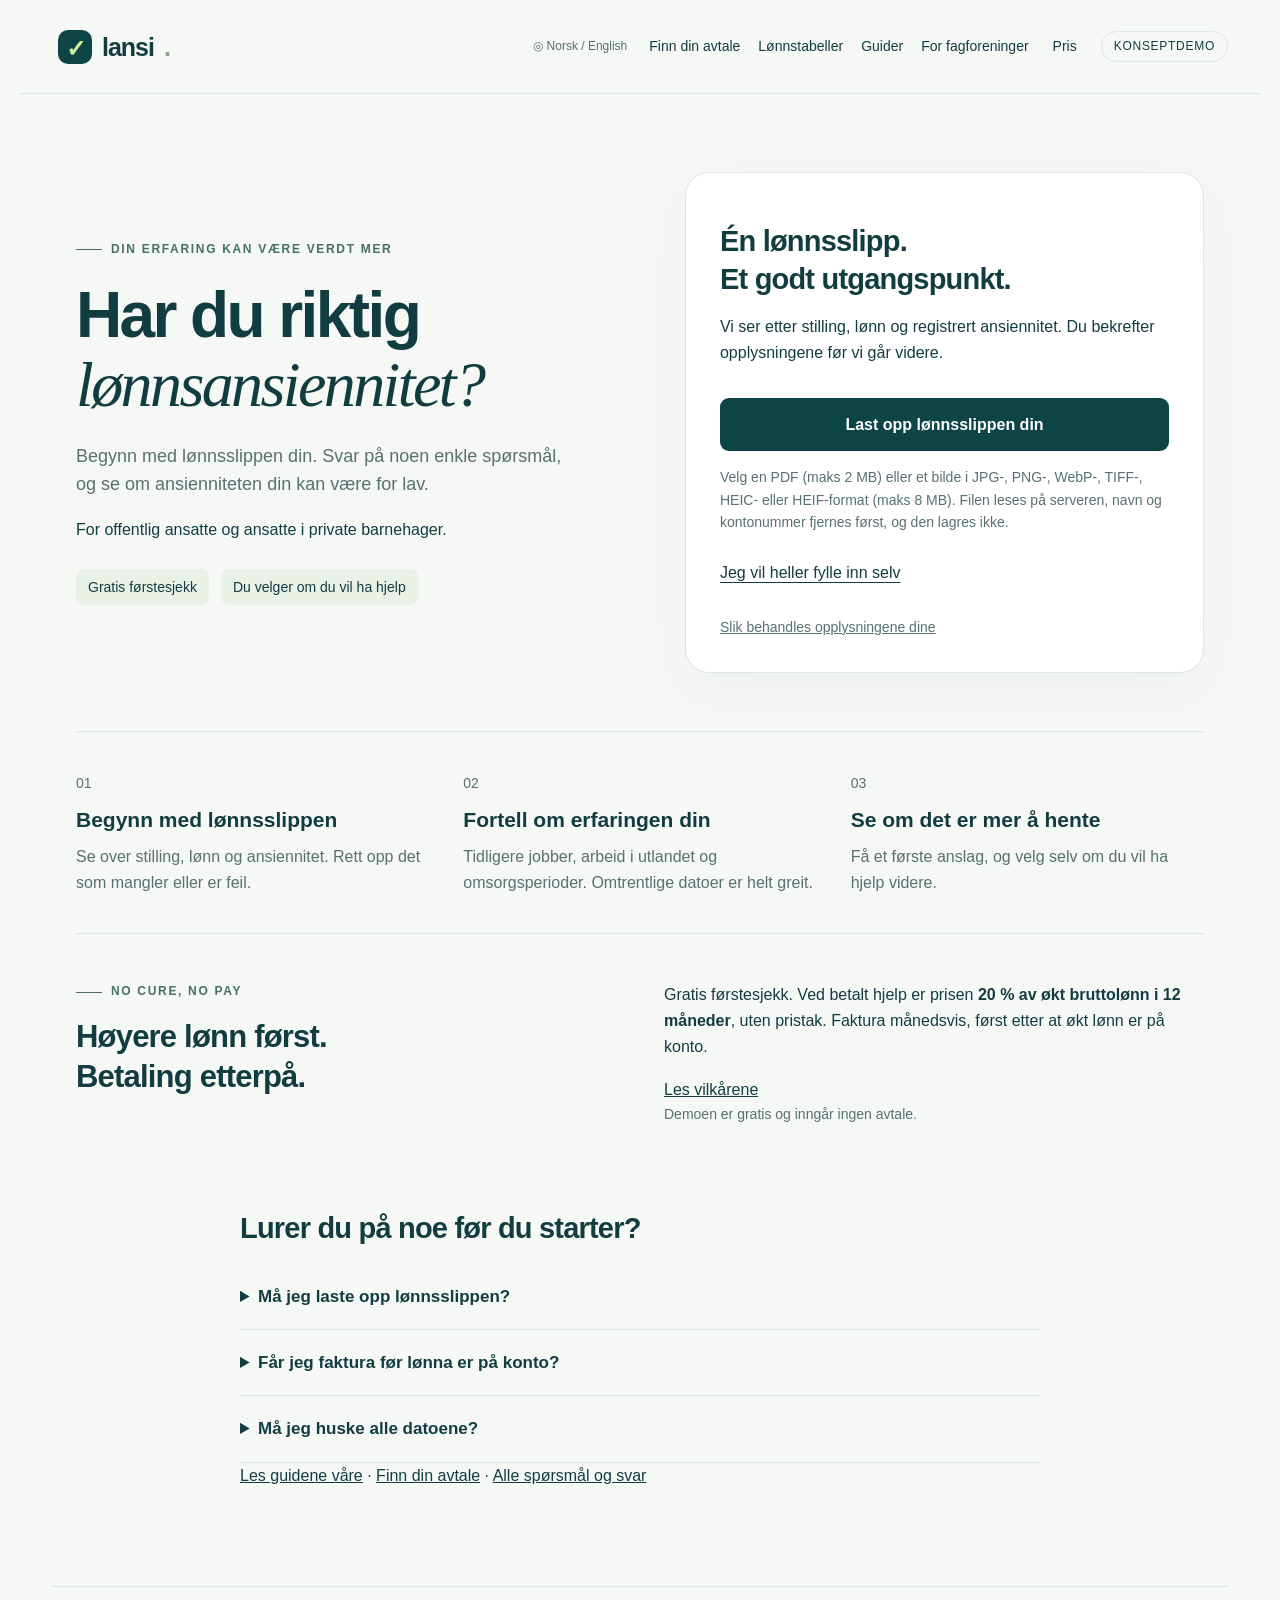
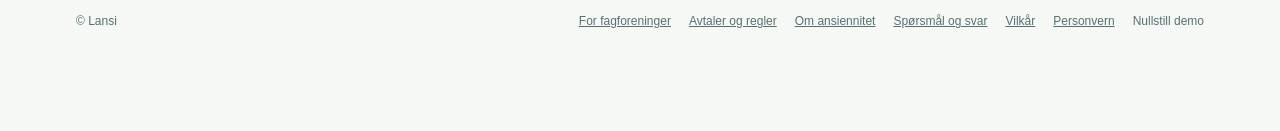
==== commit 67fc0448: "feat: remove the chat widget and the Start her badge and arrow on the first page Co-Authored-By: Cla" ====
--- a/src/main/resources/static/index.html
+++ b/src/main/resources/static/index.html
@@ -12,15 +12,13 @@
 .guide-card{display:block;padding:24px;border:1px solid var(--line);background:white;border-radius:16px;text-decoration:none}.guide-card h3{margin:0 0 10px;font-size:23px}.guide-card p{margin:0;color:var(--muted)}header{height:auto;min-height:94px;padding-top:20px;padding-bottom:20px}header nav{gap:18px;flex-wrap:wrap}
 /* Lansi intake */
 .intake-hero{display:grid;grid-template-columns:1.05fr 1fr;gap:64px;align-items:center;padding:20px 0 58px}.intake-hero h1{font-size:clamp(40px,5vw,65px);line-height:1.08;margin:22px 0}.intake-hero .lead{max-width:490px}.upload-card{background:white;border:1px solid var(--line);border-radius:24px;padding:34px;box-shadow:0 16px 60px #123d400b}.upload-card h2{font-size:29px;line-height:1.3;margin:16px 0}.upload-symbol{margin-top:22px;width:52px;height:52px;border-radius:14px;background:#eaf1e7;display:grid;place-items:center;font-size:30px}.upload-cta{width:100%;margin-top:14px;white-space:normal}.demo-caption{font-size:14px;line-height:1.6;color:var(--muted);margin:15px 0}.privacy-link{display:block;font-size:14px;margin-top:18px;color:var(--muted)}.intake-trust{display:flex;flex-wrap:wrap;gap:12px;font-size:14px;margin-top:26px}.intake-trust span{padding:7px 12px;border-radius:8px;background:#eaf1e7}.intake-how{display:grid;grid-template-columns:repeat(3,1fr);gap:34px;padding:38px 0;border-top:1px solid var(--line);border-bottom:1px solid var(--line)}.intake-how article>span{font-size:14px;color:var(--muted)}.intake-how h3{margin:10px 0;font-size:21px}.intake-how p{color:var(--muted);margin:0}.price-line{display:grid;grid-template-columns:1fr 1fr;gap:48px;padding:48px 0}.price-line h2{font-size:31px;line-height:1.3;margin:15px 0}.landing-faq{max-width:800px;margin:20px auto 0}.landing-faq h2{font-size:29px}.intake-work{max-width:770px;margin:28px auto 0}.intake-work h1{font-size:clamp(33px,4vw,47px);line-height:1.16;letter-spacing:-1.3px}.intake-work .lead{font-size:19px;line-height:1.65}.intake-steps{display:flex;justify-content:center;gap:30px;font-size:14px;flex-wrap:wrap}.intake-steps span{display:flex;gap:9px;align-items:center;color:var(--muted)}.intake-steps b{width:28px;height:28px;display:grid;place-items:center;border:1px solid var(--line);border-radius:50%;font-size:13px}.intake-steps .active{color:var(--green)}.intake-steps .active b{background:var(--green);color:white}.intake-work .card{padding:30px}.intake-work label{font-size:15px;display:block;margin:14px 0 8px}.intake-work input:not([type=checkbox]),.intake-work select{width:100%;padding:12px;border:1px solid #aebfb5;border-radius:9px;background:white;color:var(--ink);min-width:0;box-sizing:border-box}.intake-work .fieldgrid{gap:14px 22px}.intake-work .checkline{display:flex;gap:12px;align-items:flex-start;cursor:pointer;margin:18px 0}.checkline input[type=checkbox]{width:20px;height:20px;flex:0 0 20px;margin:3px 0 0;accent-color:var(--green)}.file-token{background:#edf3ec;padding:14px;border-radius:10px;font-size:15px;margin-bottom:20px}.file-token span{display:block;font-size:13px;color:var(--muted);margin-left:17px}.question-progress{display:flex;justify-content:space-between;align-items:center;gap:20px;font-size:14px;margin:24px 0 12px}.question-progress progress{width:150px;height:6px;accent-color:var(--green)}.question-card h2{font-size:27px;line-height:1.3;margin:0 0 14px}.answer-buttons{display:flex;gap:12px;margin:24px 0;flex-wrap:wrap}.answer-buttons button{padding:12px 28px;border:1px solid #aebfb5;border-radius:9px;background:white;color:var(--green)}.answer-buttons button[aria-pressed=true]{background:var(--green);color:white;border-color:var(--green)}.period-card{border:1px solid var(--line);border-radius:12px;padding:20px;margin-top:20px;background:#fbfcfa}.period-title{display:flex;justify-content:space-between;align-items:center}.add-period{margin-top:20px}.demo-controls{margin-top:22px;font-size:14px;color:var(--muted)}.result-page{padding:15px 0}.result-amount{padding:30px;background:var(--green);color:white;border-radius:18px;display:grid;gap:9px;margin:25px 0}.result-amount strong{font-size:48px;line-height:1.1}.result-amount small{font-size:15px;color:#dce9de}.offer-price{display:flex;gap:25px;align-items:center;padding:12px 0 25px;border-bottom:1px solid var(--line)}.offer-price strong{font-size:54px}.offer-price span{font-size:16px}.consent{padding:20px;background:#edf3ec;border-radius:10px}.btn:disabled{opacity:.45;cursor:not-allowed}.error{background:#fff0e8;border-color:#bf6636;color:#74340b}.language-strip{flex-wrap:wrap}input[type=month]{min-height:48px}nav a{font-size:14px}@media(max-width:800px){.intake-hero{grid-template-columns:1fr;gap:25px;padding-top:0}.intake-hero h1{font-size:45px}.intake-how{gap:20px}.price-line{gap:24px}.intake-steps{gap:12px}.intake-steps span{font-size:13px}.upload-card{padding:26px}}@media(max-width:580px){.intake-how,.price-line{grid-template-columns:1fr}.intake-how{gap:25px}.intake-work .card{padding:22px}.intake-work .fieldgrid{grid-template-columns:1fr}.intake-steps{justify-content:flex-start;gap:12px 16px}.intake-steps span{width:calc(50% - 16px)}.intake-work h1{font-size:35px}.result-amount strong{font-size:39px}.period-card{padding:15px}.offer-price{gap:18px}.offer-price strong{font-size:44px}.intake-hero h1{font-size:41px}.intake-work .paper-row{gap:16px;align-items:start}.intake-work .paper-row b{white-space:nowrap}.answer-buttons button{flex:1;padding:12px 18px}}
-</style><meta name="robots" content="noindex,follow"></head><body><a class="skip" href="#app">Hopp til innhold</a><header><button class="brand" onclick="go(0)" aria-label="Lansi, til forsiden"><span class="mark">✓</span>lansi<span style="color:#87a28b">.</span></button><nav aria-label="Hovedmeny"><button class="lang-nav" onclick="openLanguages()" aria-haspopup="dialog" aria-controls="languages">◎ <span id="nav-language">Norsk / English</span></button><a href="#avtaler">Finn din avtale</a><a href="#lonn">Lønnstabeller</a><a href="/guider/">Guider</a><a href="#fagforeninger">For fagforeninger</a><button onclick="showInfo('No cure, no pay','Gratis sjekk. Du betaler bare hvis rettet ansiennitet gir høyere utbetalt lønn: 20 % av faktisk økning i bruttolønn de første 12 månedene fra første utbetaling av økt lønn, uten pristak, inkludert eventuell mva. Faktura månedsvis, først etter at økt lønn er på konto. Etterbetaling, pensjonsgevinst og vanlige lønnsoppgjør inngår ikke. Eventuell juridisk bistand avtales og prises separat. Foreslått modell; demoen er gratis og inngår ingen avtale.')">Pris</button><button id="resume" onclick="go(state.lastStep)" hidden>Fortsett sjekken →</button><span class="pill">Konseptdemo</span></nav></header><main id="app" class="shell" tabindex="-1"></main><footer class="footer"><span>© Lansi</span><div class="footerlinks"><a href="#fagforeninger">For fagforeninger</a><a href="#avtaler">Avtaler og regler</a><a href="#om">Om ansiennitet</a><a href="#faq">Spørsmål og svar</a><a href="#vilkar">Vilkår</a><a href="#personvern">Personvern</a><button onclick="resetDemo()">Nullstill demo</button></div></footer><button class="chat-toggle" onclick="toggleChat()" aria-expanded="false" aria-controls="chat">◎ &nbsp; Spørsmål?</button><section class="chat" id="chat" hidden aria-label="Samtalehjelper"><div class="chat-head"><strong>Ansiennitetshjelperen</strong><button onclick="toggleChat()" aria-label="Lukk samtalen">×</button></div><div class="language-mini"><span id="chat-language">Norsk · språkdemo</span><button onclick="openLanguages()">Bytt språk / Language</button></div><div class="chat-body" id="chat-body"><div class="bubble">Hei! Hva lurer du på? Velg et spørsmål, så viser jeg et eksempel på hvordan vi kan hjelpe.</div><button class="chat-choice" onclick="answer(0)">Teller helgejobben min?</button><button class="chat-choice" onclick="answer(1)">Hvor finner jeg ansiennitetsdatoen?</button><button class="chat-choice" onclick="answer(2)">Kan jeg få etterbetalt lønn?</button></div><div class="small">Demo med forhåndsskrevne svar. Ingen jurist eller KI er koblet til.</div></section><dialog id="info"><button class="close" onclick="document.getElementById('info').close()" aria-label="Lukk">×</button><h2 id="info-title"></h2><p id="info-text"></p><button class="btn" onclick="document.getElementById('info').close()">Forstått</button></dialog><dialog id="languages" class="language-dialog" aria-labelledby="language-title"><button class="close" onclick="document.getElementById('languages').close()" aria-label="Lukk / Close">×</button><h2 id="language-title">Språk for hjelpen<br><span lang="en">Help language</span></h2><p class="small">Prøv hjelpen på norsk eller engelsk. Selve sjekken er foreløpig på norsk.</p><p class="small" lang="en">Try the help in Norwegian or English. The salary check is currently in Norwegian.</p><div id="language-options" class="language-grid"></div><div class="language-welcome" id="language-welcome" aria-live="polite"></div><button class="btn" onclick="startLanguageHelp()">Åpne hjelp / Open help →</button></dialog><script>
+.prog-overlay{position:fixed;inset:0;z-index:50;display:flex;align-items:center;justify-content:center;background:rgba(246,248,246,.92);padding:24px}.prog-overlay[hidden]{display:none}.prog-card{width:100%;max-width:460px;background:var(--white);border:1px solid var(--line);border-radius:16px;padding:28px;box-shadow:0 18px 40px #123d400f}.prog-title{font-size:22px;line-height:1.25;letter-spacing:-.4px;margin:0 0 4px}.prog-sub{font-size:14px;color:var(--muted);margin:0 0 20px}.prog-track{height:12px;border-radius:99px;background:#e8efea;overflow:hidden}.prog-fill{height:100%;width:0;border-radius:99px;background:linear-gradient(90deg,var(--green),#3f8f6b);transition:width .35s ease-out}.prog-meta{display:flex;justify-content:space-between;gap:12px;margin-top:8px;font-size:13px;color:var(--muted)}.prog-pct{font-variant-numeric:tabular-nums;font-weight:600;color:var(--ink)}.prog-steps{list-style:none;margin:18px 0 0;padding:0;display:grid;gap:9px;font-size:14px}.prog-steps li{display:flex;gap:10px;align-items:center;color:var(--muted)}.prog-steps .dot{width:18px;height:18px;border-radius:50%;border:2px solid var(--line);flex-shrink:0;display:grid;place-items:center;font-size:11px;line-height:1;color:var(--white)}.prog-steps li.done{color:var(--ink)}.prog-steps li.done .dot{background:var(--green);border-color:var(--green)}.prog-steps li.now{color:var(--ink);font-weight:600}.prog-steps li.now .dot{border-color:var(--green);border-top-color:transparent;animation:progspin .8s linear infinite}@keyframes progspin{to{transform:rotate(360deg)}}</style><meta name="robots" content="noindex,follow"></head><body><a class="skip" href="#app">Hopp til innhold</a><header><button class="brand" onclick="go(0)" aria-label="Lansi, til forsiden"><span class="mark">✓</span>lansi<span style="color:#87a28b">.</span></button><nav aria-label="Hovedmeny"><button class="lang-nav" onclick="openLanguages()" aria-haspopup="dialog" aria-controls="languages">◎ <span id="nav-language">Norsk / English</span></button><a href="#avtaler">Finn din avtale</a><a href="#lonn">Lønnstabeller</a><a href="/guider/">Guider</a><a href="#fagforeninger">For fagforeninger</a><button onclick="showInfo('No cure, no pay','Gratis sjekk. Du betaler bare hvis rettet ansiennitet gir høyere utbetalt lønn: 20 % av faktisk økning i bruttolønn de første 12 månedene fra første utbetaling av økt lønn, uten pristak, inkludert eventuell mva. Faktura månedsvis, først etter at økt lønn er på konto. Etterbetaling, pensjonsgevinst og vanlige lønnsoppgjør inngår ikke. Eventuell juridisk bistand avtales og prises separat. Foreslått modell; demoen er gratis og inngår ingen avtale.')">Pris</button><button id="resume" onclick="go(state.lastStep)" hidden>Fortsett sjekken →</button><span class="pill">Konseptdemo</span></nav></header><main id="app" class="shell" tabindex="-1"></main><footer class="footer"><span>© Lansi</span><div class="footerlinks"><a href="#fagforeninger">For fagforeninger</a><a href="#avtaler">Avtaler og regler</a><a href="#om">Om ansiennitet</a><a href="#faq">Spørsmål og svar</a><a href="#vilkar">Vilkår</a><a href="#personvern">Personvern</a><button onclick="resetDemo()">Nullstill demo</button></div></footer><dialog id="info"><button class="close" onclick="document.getElementById('info').close()" aria-label="Lukk">×</button><h2 id="info-title"></h2><p id="info-text"></p><button class="btn" onclick="document.getElementById('info').close()">Forstått</button></dialog><dialog id="languages" class="language-dialog" aria-labelledby="language-title"><button class="close" onclick="document.getElementById('languages').close()" aria-label="Lukk / Close">×</button><h2 id="language-title">Språk for hjelpen<br><span lang="en">Help language</span></h2><p class="small">Prøv hjelpen på norsk eller engelsk. Selve sjekken er foreløpig på norsk.</p><p class="small" lang="en">Try the help in Norwegian or English. The salary check is currently in Norwegian.</p><div id="language-options" class="language-grid"></div><div class="language-welcome" id="language-welcome" aria-live="polite"></div></dialog><script>
 const CUR_YM=(()=>{const d=new Date();return d.getFullYear()+'-'+String(d.getMonth()+1).padStart(2,'0');})();
 const state={step:0,lastStep:1,visited:false,page:'home',sector:'ks',done:{},draft:null,manual:false,tab:'docs',job:'Helsefagarbeider',employer:'Eksempel kommune',percent:'80',date:'2018-09-01',start:'2023-09-01',checks:[true,true],extra:[]};
 const esc=s=>String(s).replace(/[&<>"']/g,c=>({'&':'&amp;','<':'&lt;','>':'&gt;','"':'&quot;',"'":'&#39;'}[c]));
 const btn=(label,action,secondary=false)=>`<button type="button" class="btn ${secondary?'secondary':''}" onclick="${action}">${label}</button>`;
 function go(n){navigate(n===0?'':'sjekk/'+n)}
 function showInfo(t,p){document.getElementById('info-title').textContent=t;document.getElementById('info-text').textContent=p;document.getElementById('info').showModal()}
-function toggleChat(){const el=document.getElementById('chat');el.hidden=!el.hidden;document.querySelector('.chat-toggle').setAttribute('aria-expanded',String(!el.hidden));if(el.hidden)document.querySelector('.chat-toggle').focus();else el.querySelector('button').focus()}
-function answer(n){const answers=['En fast deltidsstilling kan telle fullt for perioden, selv om du bare jobbet i helgene. Tilkallingsarbeid må vurderes ut fra timer og avtalen som gjelder. Finn en attest med datoer og stillingsprosent.','Se etter «ansiennitetsdato» eller «lønnsansiennitet» på lønnsslippen eller i personalportalen. Finner du den ikke, kan du be lønningskontoret om datoen og beregningsgrunnlaget.','Det avhenger blant annet av hva arbeidsgiveren allerede hadde dokumentasjon på, og når. Økt ansiennitet betyr ikke automatisk etterbetaling. Ved et mulig krav bør du få hjelp av tillitsvalgt eller jurist.'];const b=document.createElement('div');b.className='bubble';b.textContent=answers[n];const target=document.getElementById('chat-body');target.appendChild(b);target.scrollTop=target.scrollHeight}
 function experienceHint(p){if(p.toLowerCase().includes('au pair'))return 'Finn kontrakt eller attest fra vertsfamilie eller byrå med datoer, oppgaver og omfang. Au pair-erfaring kan være relevant, men må vurderes etter riktig avtale.';if(p.toLowerCase().includes('foretak'))return 'Samle oversikt over faktiske oppdragsperioder og omfang, inntektsdokumentasjon og opplysninger fra Brønnøysundregistrene. Registrering av et foretak alene viser ikke hvor mye du har arbeidet. Kravene varierer mellom arbeidsgivere og avtaler.';return 'Finn dokumentasjon som viser perioden og omfanget.';}
 function addExperience(kind){if(!state.extra.includes(kind)){state.extra.push(kind);state.draft=null;}render();}
 function title(k,t,p){return `<div class="eyebrow">${k}</div><h1 tabindex="-1">${t}</h1><p class="lead">${p}</p>`}
@@ -61,7 +59,7 @@
 function render(){if(state.page==='home'&&state.step>0){state.lastStep=state.step;state.visited=true;}document.getElementById('resume').hidden=!state.visited||(state.page==='home'&&state.step>0);let html;const app=document.getElementById('app');if(state.page==='lonn')html=salaryPage();else if(state.page==='vilkar')html=termsPage();else if(state.page==='avtaler')html=agreementPage();else if(state.page==='fagforeninger')html=unionPage();else if(state.page==='om')html=infoPage();else if(state.page==='faq')html=`<article class="reading fade">${title('Spørsmål og svar','Spørsmål og svar','Svar på det mange lurer på før de sjekker ansienniteten sin.')}${faqItems()}<a href="/guider/">Les guidene våre</a></article>`;else if(state.page==='personvern')html=privacyPage();else html=intakeFlow();if(state.page==='home'&&state.step>0)html=`<div class="demo-banner"><span>Konseptdemo · veiledende anslag, ingen bestilling</span><a href="#personvern">Om personvern</a></div>`+html;app.innerHTML=html;document.title=(state.page==='home'?(state.step?'Din førstesjekk':'Sjekk lønnsansienniteten din'):({fagforeninger:'For fagforeninger',lonn:'Lønnstabeller',vilkar:'Vilkår',avtaler:'Finn din avtale',om:'Om ansiennitet',faq:'Spørsmål og svar',personvern:'Personvern'}[state.page]))+' | Lansi';document.querySelectorAll('header nav a').forEach(a=>a.setAttribute('aria-current',a.getAttribute('href')==='#'+state.page?'page':'false'));}
 function navigate(path){const h=path?'#'+path:'#';if(location.hash===h||(!path&&!location.hash)){readRoute()}else location.hash=h}
 function readRoute(){const raw=location.hash.slice(1);if(['om','faq','personvern','avtaler','lonn','vilkar','fagforeninger'].includes(raw)){state.page=raw;}else{state.page='home';const match=raw.match(/^sjekk\/([1-5])$/);state.step=match?Number(match[1]):0;}render();window.scrollTo({top:0,behavior:'instant'});document.querySelector('h1')?.focus()}
-function resetDemo(){intake=freshIntake();selectedLanguage='nb';agreementFilter='alle';salaryState={group:'ks',job:1,from:8,to:10,percent:100};document.getElementById('nav-language').textContent='Norsk / English';document.getElementById('chat-language').textContent='Norsk · språkdemo';state.step=0;state.lastStep=1;state.visited=false;state.page='home';state.manual=false;state.tab='docs';state.percent='80';state.date='2018-09-01';state.start='2023-09-01';state.checks=[true,true];state.extra=[];setSector('ks');document.getElementById('chat').hidden=true;document.querySelector('.chat-toggle').setAttribute('aria-expanded','false');document.getElementById('chat-body').innerHTML=initialChat;document.getElementById('chat').lastElementChild.textContent='Demo med forhåndsskrevne svar. Ingen jurist eller KI er koblet til.';go(0)}
+function resetDemo(){intake=freshIntake();selectedLanguage='nb';agreementFilter='alle';salaryState={group:'ks',job:1,from:8,to:10,percent:100};document.getElementById('nav-language').textContent='Norsk / English';state.step=0;state.lastStep=1;state.visited=false;state.page='home';state.manual=false;state.tab='docs';state.percent='80';state.date='2018-09-01';state.start='2023-09-01';state.checks=[true,true];state.extra=[];setSector('ks');go(0)}
 
 const languages=[["nb", "Norsk", "Norsk", "Hei! Velg et spørsmål for å prøve hjelpen."], ["en", "English", "Engelsk", "Hello! Choose a question to try the help."]];
 let selectedLanguage='nb';
@@ -73,9 +71,7 @@
 }
 function renderLanguageOptions(){document.getElementById('language-options').innerHTML=languages.map(l=>`<button class="language-option" data-language="${l[0]}" aria-pressed="${l[0]===selectedLanguage}" onclick="chooseLanguage('${l[0]}')"><span lang="${l[0]}" dir="auto">${esc(l[1])}</span><small>${esc(l[2])}</small></button>`).join('');}
 function updateLanguageWelcome(){const l=languages.find(l=>l[0]===selectedLanguage);document.getElementById('language-welcome').innerHTML=`<p lang="${l[0]}" dir="auto">${esc(l[3])}</p>`;}
-function chooseLanguage(code){if(!languages.some(l=>l[0]===code))return;selectedLanguage=code;document.getElementById('nav-language').textContent=languages.find(l=>l[0]===code)[1]+' · NB / EN';document.querySelectorAll('[data-language]').forEach(b=>b.setAttribute('aria-pressed',String(b.getAttribute('data-language')===code)));updateLanguageWelcome();document.getElementById('chat-language').textContent=languages.find(l=>l[0]===code)[1]+' · demo';}
-function startLanguageHelp(){const en=selectedLanguage==='en';document.getElementById('languages').close();document.getElementById('chat-body').innerHTML=`<div class="bubble" lang="${selectedLanguage}">${en?'Hello! Choose a question below. These are example answers, not a personal assessment.':'Hei! Velg et spørsmål nedenfor. Svarene er eksempler, ikke en vurdering av saken din.'}</div>${(en?['Do I need to upload a payslip?','How much would the service cost?','What happens after the check?']:['Må jeg laste opp en lønnsslipp?','Hva koster tjenesten?','Hva skjer etter sjekken?']).map((t,i)=>`<button class="chat-choice" onclick="languageAnswer(${i})">${t}</button>`).join('')}`;document.getElementById('chat').lastElementChild.textContent=en?'Demo with prewritten answers. No AI or legal adviser is connected.':'Demo med forhåndsskrevne svar. Ingen jurist eller KI er koblet til.';if(document.getElementById('chat').hidden)toggleChat();}
-function languageAnswer(i){const en=selectedLanguage==='en';const replies=en?['No. You can enter the details yourself. If you upload a PDF or a picture it is read on the server to find the position, salary and seniority, and it is not stored. The salary check is currently in Norwegian.','The proposed initial check is free. Further help would cost 20% of the gross salary increase caused by corrected seniority for the first 12 months, with no price cap. Monthly invoices start only after you receive the higher pay. Back pay and pension gains are excluded. Any extra legal help is agreed separately. This demo creates no contract or charge.','You would see an initial estimate and choose whether to ask for further help. A real assessment would require the correct agreement and supporting documents. The estimate is guidance only.']:['Nei. Du kan fylle inn opplysningene selv. Laster du opp en PDF eller et bilde, leses det på serveren og lagres ikke.','Førstesjekken er gratis. Ved videre hjelp er foreslått pris 20 % av økt bruttolønn som følge av rettet ansiennitet i de første 12 månedene, uten pristak. Du får månedsvis faktura først etter at økt lønn er på konto. Etterbetaling og pensjonsgevinst holdes utenfor. Juridisk tilleggshjelp avtales separat. Demoen inngår ingen avtale og koster ingenting.','Du får et foreløpig anslag og velger selv om du ønsker hjelp videre. En reell vurdering krever riktig avtale og dokumentasjon. Anslaget er veiledende.'];const b=document.createElement('div');b.className='bubble';b.lang=selectedLanguage;b.textContent=replies[i];document.getElementById('chat-body').appendChild(b);b.scrollIntoView({block:'nearest'});}
+function chooseLanguage(code){if(!languages.some(l=>l[0]===code))return;selectedLanguage=code;document.getElementById('nav-language').textContent=languages.find(l=>l[0]===code)[1]+' · NB / EN';document.querySelectorAll('[data-language]').forEach(b=>b.setAttribute('aria-pressed',String(b.getAttribute('data-language')===code)));updateLanguageWelcome();}
 function agreementMatches(a,g){return a.group===g||(g==='barnehage'&&['ks','oslo'].includes(a.id));}
 function filterAgreements(group){agreementFilter=group;document.querySelectorAll('[data-agreement-group]').forEach(r=>r.hidden=group!=='alle'&&!r.getAttribute('data-agreement-group').split(' ').includes(group));document.querySelectorAll('[data-filter]').forEach(b=>b.setAttribute('aria-pressed',String(b.getAttribute('data-filter')===group)));document.getElementById('agreement-count').textContent=(group==='alle'?agreements.length:agreements.filter(a=>agreementMatches(a,group)).length)+' avtaleområder vises';}
 function agreementPage(){return `<article class="agreement-page fade">${title('Finn din avtale','Hva skal telle for deg?','Start med hvor du er ansatt. Sammenlign hovedreglene, og åpne detaljene for begrensninger og originalavtalen.')}<div class="source-date">● Kildene er gjennomgått 30. september 2026 · 12 avtaleområder</div><div class="notice"><strong>Samme yrke kan ha ulike regler.</strong> En sykepleier i en kommune, et helseforetak og en privat virksomhet kan følge tre forskjellige avtaler. Bekreft arbeidsgiver, tariffavtale, stillingskode og ansettelsesdato hos HR eller tillitsvalgt. Tabellen er en kildebasert oversikt, ikke en beregning av ditt krav.</div><div class="actions"><a class="btn secondary" href="#lonn">Se hva lønnstrinnene betyr i kroner</a></div><p class="small">Barnehage: Kommunale barnehager følger normalt KS; Oslo har egen avtale. Private kan følge PBL, Virke, FUS, NHO eller lokale avtaler. Uten tariffavtale må arbeidsavtalen undersøkes.</p><h2 style="font-size:23px;margin-top:32px">Hvor er du ansatt?</h2><div class="agreement-filter" role="group" aria-label="Filtrer avtaler">${[['alle','Vis alle'],['kommune','Kommune / fylke'],['stat','Staten'],['sykehus','Helseforetak'],['bedrift','Kommunal bedrift'],['privat','Privat / ideell helse'],['barnehage','Barnehage · offentlig / privat']].map(([id,label])=>`<button data-filter="${id}" aria-pressed="${agreementFilter===id}" onclick="filterAgreements('${id}')">${label}</button>`).join('')}</div><p id="agreement-count" class="table-caption" aria-live="polite">${agreementFilter==='alle'?agreements.length:agreements.filter(a=>agreementMatches(a,agreementFilter)).length} avtaleområder vises</p><div class="table-wrap"><table class="agreement-table"><caption class="sr-only">Lønnsansiennitet: avtaler, hvem de gjelder for og hva som kan telle.</caption><thead><tr><th scope="col">Avtale og regelgrunnlag</th><th scope="col">Hvem gjelder den for?</th><th scope="col">Tidligere arbeid</th><th scope="col">Andre perioder som kan telle</th></tr></thead><tbody>${agreements.map(a=>`<tr data-agreement-group="${a.group}${['ks','oslo'].includes(a.id)?' barnehage':''}" ${agreementFilter!=='alle'&&!agreementMatches(a,agreementFilter)?'hidden':''}><th scope="row">${esc(a.name)}<span class="small">${esc(a.status)}</span><details><summary>Vilkår og originalavtale</summary>${a.detail.map(t=>`<p>${esc(t)}</p>`).join('')}<p><strong>Regelsted:</strong> ${esc(a.section)}</p><blockquote>${esc(a.quote)}</blockquote><span class="small">Kort ordrett utdrag. Forklaringene i tabellen er forenklet.</span>${a.sources.map(src=>`<a href="${esc(src.url)}" target="_blank" rel="noopener noreferrer">${esc(src.file.endsWith('.html')?'Les publisert A2-avtale':src.file.replace('.pdf','').replaceAll('-',' '))} ↗</a>`).join('')}</details></th><td data-label="Hvem gjelder den for?">${esc(a.who)}</td><td data-label="Tidligere arbeid">${esc(a.work)}</td><td data-label="Andre perioder">${esc(a.other)}</td></tr>`).join('')}</tbody></table></div><div class="agreement-help"><section class="card"><span class="badge">Ofte verdt å undersøke</span><h3 style="margin-top:15px">Au pair, utlandet og eget foretak</h3><p><strong>Au pair:</strong> Be om vurdering av det faktiske arbeidet eller omsorgsarbeidet. Avtalene over har ikke én felles au pair-regel. Kontrakt eller attest bør vise datoer, oppgaver og omfang.</p><p><strong>Enkeltpersonforetak:</strong> Dokumentert arbeid som selvstendig næringsdrivende kan gi uttelling. Et organisasjonsnummer alene er ikke nok. Samle oppdragsperioder, timer/omfang og inntektsdokumentasjon.</p><p><strong>Arbeid fra andre land:</strong> Ta det med i oversikten. Dokumentasjon og riktig avtale avgjør vurderingen, ikke bare hvilket land du jobbet i.</p><a class="small" href="https://www.lorenskog.kommune.no/jobb-og-ledige-stillinger/beregning-av-lonnsansiennitet/" target="_blank" rel="noopener noreferrer">Eksempel fra Lørenskog: dokumentasjon av næringsvirksomhet ↗</a><p class="small" style="margin-top:10px">Dette er en lokal dokumentasjonspraksis, ikke en felles regel for alle avtaler.</p></section><section class="card"><span class="badge amber">Sjekk før du summerer</span><h3 style="margin-top:15px">Flere år betyr ikke alltid høyere lønn</h3><p>Det må også finnes et lønnstrinn eller en lønnsregel som gir utslag for stillingen din. Tidsperioder kan overlappe, og enkelte typer erfaring har maksimale grenser.</p><p>Datoen du ble ansatt er viktig. Nyere regler gjelder ikke nødvendigvis bakover i tid. Etterbetaling og pensjonsvirkning må vurderes separat.</p><p><strong>Finner du ikke avtalen?</strong> Denne første oversikten dekker hovedområder, ikke alle lokale B-deler, særavtaler, SAN-avtaler, energiavtaler eller lokale barnehageavtaler (blant annet Norlandia i Spekter) eller alle private sykehusavtaler.</p><p>Be HR: «Hvilken tariffavtale, avtaledel og stillingskode brukes for lønnen min, og hvilke perioder er godskrevet?»</p><a href="#om">Les mer om lønn og pensjon →</a></section></div><div class="actions">${btn('Prøv førstesjekken','go(1)')}<button class="btn secondary" onclick="openLanguages()">Hjelp på norsk eller engelsk</button></div></article>`;}
@@ -87,7 +83,7 @@
 function salaryComparison(j,from,to,percent){const p=Math.max(0,Math.min(100,Number(percent)||0))/100;const annual=Math.max(0,salaryAt(j,to)-salaryAt(j,from))*p;return {annual,monthly:annual/12,fee:annual/12*.2,totalFee:annual*.2};}
 function changeSalary(key,value){if(key==='group'){if(!salaryGroups.some(g=>g.id===value))return;salaryState.group=value;salaryState.job=0;}else salaryState[key]=Number(value);render();}
 function salaryPage(){const g=salaryGroups.find(g=>g.id===salaryState.group),j=g.jobs[salaryState.job]||g.jobs[0],v=salaryComparison(j,salaryState.from,salaryState.to,salaryState.percent);const opt=(n,x)=>`<option value="${n}" ${x===n?'selected':''}>${n} år</option>`;return `<article class="agreement-page fade">${title('Lønn og ansiennitet','Se hva et lønnstrinn kan bety.','Velg avtale og stillingsgruppe. Sammenlign publiserte satser og se prisen dersom en slik lønnsøkning faktisk blir resultatet.')}<div class="card"><div class="fieldgrid"><div><label for="salary-group">1. Tariffområde</label><select id="salary-group" onchange="changeSalary('group',this.value)">${salaryGroups.map(x=>`<option value="${x.id}" ${x.id===g.id?'selected':''}>${esc(x.name)}</option>`).join('')}</select></div><div><label for="salary-job">2. Stillingsgruppe / lønnsramme</label><select id="salary-job" onchange="changeSalary('job',this.value)">${g.jobs.map((x,i)=>`<option value="${i}" ${i===salaryState.job?'selected':''}>${esc(x.name)}</option>`).join('')}</select></div></div><p class="source-date">Satser: ${esc(g.date)} · kontrollert 30.09.2026</p><p>${esc(g.note)}</p><a href="${esc(g.source)}" target="_blank" rel="noopener noreferrer">Åpne lønnstabellen hos kilden</a></div><div class="salary-layout"><section class="card"><h2 style="font-size:25px">Sammenlign to tidspunkter</h2><div class="salary-inputs"><div><label for="salary-from">Registrert ansiennitet</label><select id="salary-from" onchange="changeSalary('from',this.value)">${Array.from({length:31},(_,i)=>opt(i,salaryState.from)).join('')}</select></div><div><label for="salary-to">Ansiennitet etter retting</label><select id="salary-to" onchange="changeSalary('to',this.value)">${Array.from({length:31},(_,i)=>opt(i,salaryState.to)).join('')}</select></div><div><label for="salary-percent">Stillingsprosent</label><input id="salary-percent" type="number" min="1" max="100" value="${salaryState.percent}" onchange="changeSalary('percent',Math.max(1,Math.min(100,Number(this.value)||100)))"></div></div><div class="salary-result" aria-live="polite"><span>Forskjell i tabellen · ${salaryState.percent} % stilling</span><strong>${money(v.monthly)} <small>/ måned før skatt</small></strong><span>${money(v.annual)} per år</span></div>${salaryState.to<salaryState.from?'<p class="notice">Velg høyere ansiennitet for å sammenligne en mulig økning.</p>':v.annual===0?'<p class="notice">Valgene gir ikke høyere sats i denne tabellen. Flere godskrevne år gir ikke alltid mer lønn med én gang.</p>':''}<div class="fee-example"><h3>Hvis dette blir din faktiske lønnsøkning</h3><div class="paper-row"><span>Faktura per måned · 20 %</span><b>${money(v.fee)}</b></div><div class="paper-row"><span>Samlet honorar ved 12 like måneder</span><b>${money(v.totalFee)}</b></div><p class="small">Uten pristak, inkludert eventuell mva. Første faktura kommer etter at økt lønn er på konto. Skatt og pensjonstrekk er ikke beregnet. <a href="#vilkar">Se vilkårene</a>.</p></div><p class="small">Dette er en sammenligning av satser, ikke en beregning av ditt krav. Faktisk grunnlønn, lokale tillegg, overgangsregler og tidspunkt kan endre utfallet. Vi regner ikke på etterbetaling eller pensjon her. Årsforskjellen deles på 12; ferieoppgjør er ikke simulert.</p></section><section class="card"><h2 style="font-size:25px">${g.id==='stat'?'Beregnet eksempel':'Publiserte satser'}</h2><p class="small">${esc(j.name)} · bruttolønn i 100 % stilling</p><table class="salary-table"><caption class="sr-only">Årslønn etter ansiennitet</caption><thead><tr><th scope="col">Fra antall år</th><th scope="col">Årslønn</th><th scope="col">Endring fra forrige</th></tr></thead><tbody>${j.years.map((y,i)=>`<tr class="${y===j.years.filter(x=>x<=salaryState.to).at(-1)?'salary-selected':''}"><th scope="row">${y} år</th><td>${money(j.values[i])}</td><td>${i?'+'+money(j.values[i]-j.values[i-1]):'–'}</td></tr>`).join('')}</tbody></table><p class="small">Satsen gjelder frem til neste oppgitte ansiennitetsgrense. Mørk rad viser valgt nivå etter retting.</p></section></div><section class="notice"><h3>Finner du ikke din stilling?</h3><p>Oslo har mange lønnsrammer. For sykehusleger fastsettes kronebeløp i lokal B-del, med egne regler for leger i spesialisering. Norlandia og andre lokale barnehageavtaler må også undersøkes særskilt. Vi viser ikke antatte satser for disse gruppene.</p><a href="#avtaler">Finn avtalen og se hva du bør spørre HR om</a></section><div class="actions">${btn('Prøv førstesjekken','go(1)')}<a class="textbtn" href="#vilkar">Slik beregnes honoraret</a></div></article>`;}
-function termsPage(){return `<article class="reading fade">${title('Vilkår','Vilkår for Lansi','Sist oppdatert 30. september 2026.')}<div class="scope"><strong>Dette er en gratis konseptdemo.</strong> Ingen av klikkene her bestiller en tjeneste, inngår et oppdrag eller utløser betaling. Betalingsvilkårene nedenfor er et utkast for den planlagte tjenesten.</div><section><h2>1. Hvem står bak?</h2><p>Lansi er navnet på tjenestekonseptet til LARS HAAKON SØRAAS, enkeltpersonforetak, organisasjonsnummer 925 378 151. Adresse: Pontoppidans gate 9B, 0462 Oslo. Kontakt: <a href="mailto:lh@lh.no">lh@lh.no</a>.</p></section><section><h2>2. Hva tjenesten skal hjelpe deg med</h2><p>Vi hjelper deg å identifisere relevant avtale, samle arbeidshistorikk og dokumentasjon og forberede en forespørsel om riktig lønnsansiennitet. Arbeidsgiveren må ta stilling til kravet. Vi garanterer ikke flere år, høyere lønn, etterbetaling eller økt pensjon.</p><p>Du får en skriftlig beskrivelse av oppdrag, prisberegning og vilkår før en eventuell bestilling. Vi kontakter ikke arbeidsgiver eller andre på dine vegne uten særskilt fullmakt. Du kan alltid undersøke saken selv eller få hjelp fra tillitsvalgt.</p></section><section><h2>3. No cure, no pay: 20 %, uten pristak</h2><p>Du betaler 20 % av den dokumenterte økningen i ordinær bruttolønn som faktisk utbetales som følge av ansiennitetsrettingen oppdraget gjelder. Prosentsatsen inkluderer eventuell merverdiavgift. Det er <strong>ikke noe pristak</strong>, etableringsgebyr eller forskudd.</p><p>Perioden er de første 12 sammenhengende månedene fra første utbetaling med økt ordinær lønn. Vi fakturerer etterskuddsvis hver måned, først når du har fått den økte lønna på konto. Betalingsfrist er 14 dager fra fakturadato. Etter 12 måneder stopper honoraret automatisk.</p><p><strong>Eksempel:</strong> 2 500 kr ekstra bruttolønn hver måned gir 500 kr i månedlig honorar, totalt 6 000 kr dersom økningen er lik i alle 12 månedene. Skatt og pensjonstrekk er ikke trukket fra beregningsgrunnlaget.</p></section><section><h2>4. Bare gevinsten fra rettingen teller</h2><p>Før fakturering dokumenterer vi lønnen med og uten rettingen i samme måned og samme stillingsprosent. Vanlige tariffoppgjør, ordinære ansiennitetsopprykk som du ville fått uansett, endret stilling eller flere arbeidstimer skal ikke regnes som resultat av tjenesten.</p><p>Etterbetaling for tidligere perioder, feriepenger, variable tillegg, overtid, bonus og pensjonsgevinst holdes utenfor. Lokal eller personlig lønn må vurderes før en tabellforskjell kan kalles en faktisk gevinst. Du får se beregningsgrunnlaget.</p><p>Lavere stillingsprosent eller en måned uten faktisk lønnsgevinst gir lavere eller ingen faktura. Slike måneder forlenger ikke 12-månedersperioden. Må du tilbakebetale lønnsøkningen til arbeidsgiveren, korrigerer vi honoraret tilsvarende og tilbakebetaler for mye betalt beløp.</p></section><section><h2>5. Dokumentasjon og avbestilling</h2><p>Du gir korrekte opplysninger etter beste evne og opplyser om endringer som påvirker beregningen. Vi ber bare om dokumentasjon som er nødvendig. Du kan avslutte oppdraget uten betaling før arbeidsgiver har bekreftet rettingen skriftlig.</p><p>Hvis du avslutter etter slik bekreftelse, gjelder resultatbetalingen for det allerede utførte oppdraget, men bare ved faktisk utbetalt økning innenfor den avtalte 12-månedersperioden. Det er ingen ny binding eller betaling for fremtidige oppdrag. Eventuelle lovbestemte rettigheter går foran dette.</p></section><section><h2>6. Angrerett</h2><p>Ved en fremtidig bestilling på nett får forbrukere informasjon om 14 dagers angrerett og angrerettskjema på et varig medium. Fristen regnes fra dagen etter avtaleinngåelsen når lovpålagt informasjon er gitt. Du kan angre ved en tydelig melding til lh@lh.no; du trenger ikke bruke skjemaet.</p><p>Arbeid i angreperioden starter bare etter uttrykkelig anmodning fra deg. I denne foreslåtte modellen tar vi ikke betalt for arbeid utført dersom du bruker angreretten innen fristen. Manglende lovpålagt informasjon kan forlenge angrefristen. Demoen inneholder ingen bestilling, så ingen angrefrist begynner å løpe her.</p></section><section><h2>7. Juridisk hjelp, feil og klager</h2><p>Juridisk veiledning er en planlagt separat tjeneste. Eventuell jurist, ansvar, omfang og pris må avtales særskilt før oppdrag. Ingen slik tjeneste er tilkoblet demoen.</p><p>Meld feil eller uenighet til lh@lh.no. En omtvistet del av en faktura settes på vent mens klagen vurderes. Vi retter feil og vurderer prisavslag, tilbakebetaling eller erstatning etter gjeldende rett. Vilkårene begrenser ikke ufravikelige forbrukerrettigheter. Uavklarte forbrukertvister kan bringes til Forbrukertilsynet for vurdering av mekling eller til ordinære domstoler.</p><p>Norsk rett gjelder, med de ufravikelige rettighetene du har som forbruker. Endringer i pris eller vilkår gjelder ikke allerede inngåtte oppdrag uten ditt samtykke.</p></section><section><h2>8. Bruk av demoen</h2><p>Opplasting og anslag er koblet til en pilot som regner ut minstelønn fra tariffavtalene; chat og språkhjelp demonstrerer et konsept. Lønnstabellene er kildebelagte, mens sammenligninger er illustrasjoner. Se datomerking og forbehold ved hver tabell.</p><p><a href="#personvern">Les personvernerklæringen</a>. Dette utkastet må kvalitetssikres mot endelig tjeneste og bestillingsflyt før kommersiell lansering.</p></section></article>`;}
+function termsPage(){return `<article class="reading fade">${title('Vilkår','Vilkår for Lansi','Sist oppdatert 30. september 2026.')}<div class="scope"><strong>Dette er en gratis konseptdemo.</strong> Ingen av klikkene her bestiller en tjeneste, inngår et oppdrag eller utløser betaling. Betalingsvilkårene nedenfor er et utkast for den planlagte tjenesten.</div><section><h2>1. Hvem står bak?</h2><p>Lansi er navnet på tjenestekonseptet til LARS HAAKON SØRAAS, enkeltpersonforetak, organisasjonsnummer 925 378 151. Adresse: Pontoppidans gate 9B, 0462 Oslo. Kontakt: <a href="mailto:lh@lh.no">lh@lh.no</a>.</p></section><section><h2>2. Hva tjenesten skal hjelpe deg med</h2><p>Vi hjelper deg å identifisere relevant avtale, samle arbeidshistorikk og dokumentasjon og forberede en forespørsel om riktig lønnsansiennitet. Arbeidsgiveren må ta stilling til kravet. Vi garanterer ikke flere år, høyere lønn, etterbetaling eller økt pensjon.</p><p>Du får en skriftlig beskrivelse av oppdrag, prisberegning og vilkår før en eventuell bestilling. Vi kontakter ikke arbeidsgiver eller andre på dine vegne uten særskilt fullmakt. Du kan alltid undersøke saken selv eller få hjelp fra tillitsvalgt.</p></section><section><h2>3. No cure, no pay: 20 %, uten pristak</h2><p>Du betaler 20 % av den dokumenterte økningen i ordinær bruttolønn som faktisk utbetales som følge av ansiennitetsrettingen oppdraget gjelder. Prosentsatsen inkluderer eventuell merverdiavgift. Det er <strong>ikke noe pristak</strong>, etableringsgebyr eller forskudd.</p><p>Perioden er de første 12 sammenhengende månedene fra første utbetaling med økt ordinær lønn. Vi fakturerer etterskuddsvis hver måned, først når du har fått den økte lønna på konto. Betalingsfrist er 14 dager fra fakturadato. Etter 12 måneder stopper honoraret automatisk.</p><p><strong>Eksempel:</strong> 2 500 kr ekstra bruttolønn hver måned gir 500 kr i månedlig honorar, totalt 6 000 kr dersom økningen er lik i alle 12 månedene. Skatt og pensjonstrekk er ikke trukket fra beregningsgrunnlaget.</p></section><section><h2>4. Bare gevinsten fra rettingen teller</h2><p>Før fakturering dokumenterer vi lønnen med og uten rettingen i samme måned og samme stillingsprosent. Vanlige tariffoppgjør, ordinære ansiennitetsopprykk som du ville fått uansett, endret stilling eller flere arbeidstimer skal ikke regnes som resultat av tjenesten.</p><p>Etterbetaling for tidligere perioder, feriepenger, variable tillegg, overtid, bonus og pensjonsgevinst holdes utenfor. Lokal eller personlig lønn må vurderes før en tabellforskjell kan kalles en faktisk gevinst. Du får se beregningsgrunnlaget.</p><p>Lavere stillingsprosent eller en måned uten faktisk lønnsgevinst gir lavere eller ingen faktura. Slike måneder forlenger ikke 12-månedersperioden. Må du tilbakebetale lønnsøkningen til arbeidsgiveren, korrigerer vi honoraret tilsvarende og tilbakebetaler for mye betalt beløp.</p></section><section><h2>5. Dokumentasjon og avbestilling</h2><p>Du gir korrekte opplysninger etter beste evne og opplyser om endringer som påvirker beregningen. Vi ber bare om dokumentasjon som er nødvendig. Du kan avslutte oppdraget uten betaling før arbeidsgiver har bekreftet rettingen skriftlig.</p><p>Hvis du avslutter etter slik bekreftelse, gjelder resultatbetalingen for det allerede utførte oppdraget, men bare ved faktisk utbetalt økning innenfor den avtalte 12-månedersperioden. Det er ingen ny binding eller betaling for fremtidige oppdrag. Eventuelle lovbestemte rettigheter går foran dette.</p></section><section><h2>6. Angrerett</h2><p>Ved en fremtidig bestilling på nett får forbrukere informasjon om 14 dagers angrerett og angrerettskjema på et varig medium. Fristen regnes fra dagen etter avtaleinngåelsen når lovpålagt informasjon er gitt. Du kan angre ved en tydelig melding til lh@lh.no; du trenger ikke bruke skjemaet.</p><p>Arbeid i angreperioden starter bare etter uttrykkelig anmodning fra deg. I denne foreslåtte modellen tar vi ikke betalt for arbeid utført dersom du bruker angreretten innen fristen. Manglende lovpålagt informasjon kan forlenge angrefristen. Demoen inneholder ingen bestilling, så ingen angrefrist begynner å løpe her.</p></section><section><h2>7. Juridisk hjelp, feil og klager</h2><p>Juridisk veiledning er en planlagt separat tjeneste. Eventuell jurist, ansvar, omfang og pris må avtales særskilt før oppdrag. Ingen slik tjeneste er tilkoblet demoen.</p><p>Meld feil eller uenighet til lh@lh.no. En omtvistet del av en faktura settes på vent mens klagen vurderes. Vi retter feil og vurderer prisavslag, tilbakebetaling eller erstatning etter gjeldende rett. Vilkårene begrenser ikke ufravikelige forbrukerrettigheter. Uavklarte forbrukertvister kan bringes til Forbrukertilsynet for vurdering av mekling eller til ordinære domstoler.</p><p>Norsk rett gjelder, med de ufravikelige rettighetene du har som forbruker. Endringer i pris eller vilkår gjelder ikke allerede inngåtte oppdrag uten ditt samtykke.</p></section><section><h2>8. Bruk av demoen</h2><p>Opplasting og anslag er koblet til en pilot som regner ut minstelønn fra tariffavtalene; språkhjelp demonstrerer et konsept. Lønnstabellene er kildebelagte, mens sammenligninger er illustrasjoner. Se datomerking og forbehold ved hver tabell.</p><p><a href="#personvern">Les personvernerklæringen</a>. Dette utkastet må kvalitetssikres mot endelig tjeneste og bestillingsflyt før kommersiell lansering.</p></section></article>`;}
 
 // The intake talks to the Tariff Helper backend through js/intake-api.js. Purchase and help steps are still a demo.
 function freshIntake(){return {started:false,manual:false,confirmed:false,employer:'',job:'',sector:'ukjent',salary:'',percent:100,ansiennitetsdato:'',stillingskode:'',lonnstrinn:'',agreementId:'',jobCategory:'',screen:null,result:null,consent:false,accepted:false,error:''};}
@@ -98,14 +94,12 @@
 function acceptIntake(){if(!intake.consent||intake.result?.kind!=='potential'){intake.error='Kryss av for vilkårene før du prøver å gå videre.';render();return;}intake.accepted=true;go(5);}
 function intakeProgress(n){return `<nav class="intake-steps" aria-label="Steg i sjekken">${['Lønnsslipp','Arbeid og erfaring','Resultat','Hjelp videre'].map((t,i)=>`<span ${n===i+1?'aria-current="step"':''} class="${n>=i+1?'active':''}"><b>${i+1}</b>${t}</span>`).join('')}</nav>`;}
 function intakeError(){return intake.error?`<div class="notice error" role="alert">${esc(intake.error)}</div>`:'';}
-function intakeLanding(){return `<section class="intake-hero fade"><div><span class="eyebrow">Din erfaring kan være verdt mer</span><h1>Har du riktig<br><em>lønnsansiennitet?</em></h1><p class="lead">Begynn med lønnsslippen din. Svar på noen enkle spørsmål, og se om ansienniteten din kan være for lav.</p><p>For offentlig ansatte og ansatte i private barnehager.</p><div class="intake-trust"><span>Gratis førstesjekk</span><span>Du velger om du vil ha hjelp</span></div></div><div class="upload-card"><span class="badge">Start her</span><div class="upload-symbol" aria-hidden="true">↑</div><h2>Én lønnsslipp.<br>Et godt utgangspunkt.</h2><p>Vi ser etter stilling, lønn og registrert ansiennitet. Du bekrefter opplysningene før vi går videre.</p><button class="btn upload-cta" onclick="pickPayslip()">Last opp lønnsslippen din</button><p class="demo-caption">Velg en PDF (maks 2 MB) eller et bilde i JPG-, PNG-, WebP-, TIFF-, HEIC- eller HEIF-format (maks 8 MB). Filen leses på serveren, navn og kontonummer fjernes først, og den lagres ikke.</p><button class="textbtn" onclick="startIntake(true)">Jeg vil heller fylle inn selv</button><a class="privacy-link" href="#personvern">Slik behandles opplysningene dine</a></div></section><section class="intake-how" aria-label="Slik fungerer det"><article><span>01</span><h3>Begynn med lønnsslippen</h3><p>Se over stilling, lønn og ansiennitet. Rett opp det som mangler eller er feil.</p></article><article><span>02</span><h3>Fortell om erfaringen din</h3><p>Tidligere jobber, arbeid i utlandet og omsorgsperioder. Omtrentlige datoer er helt greit.</p></article><article><span>03</span><h3>Se om det er mer å hente</h3><p>Få et første anslag, og velg selv om du vil ha hjelp videre.</p></article></section><section class="price-line"><div><span class="eyebrow">No cure, no pay</span><h2>Høyere lønn først.<br>Betaling etterpå.</h2></div><div><p>Gratis førstesjekk. Ved betalt hjelp er prisen <strong>20 % av økt bruttolønn i 12 måneder</strong>, uten pristak. Faktura månedsvis, først etter at økt lønn er på konto.</p><a href="#vilkar">Les vilkårene</a><p class="small">Demoen er gratis og inngår ingen avtale.</p></div></section><section class="landing-faq"><h2>Lurer du på noe før du starter?</h2>${faqItems([faq.find(x=>x[0]==='Må jeg laste opp lønnsslippen?'),faq.find(x=>x[0]==='Får jeg faktura før lønna er på konto?'),['Må jeg huske alle datoene?','Nei. Oppgi måned og år hvis du husker det. Ellers kan du gi et omtrentlig antall år eller gå videre uten datoer. Vi sier fra hvis vi trenger mer informasjon.']])}<p><a href="/guider/">Les guidene våre</a> · <a href="#avtaler">Finn din avtale</a> · <a href="#faq">Alle spørsmål og svar</a></p></section>`;}
+function intakeLanding(){return `<section class="intake-hero fade"><div><span class="eyebrow">Din erfaring kan være verdt mer</span><h1>Har du riktig<br><em>lønnsansiennitet?</em></h1><p class="lead">Begynn med lønnsslippen din. Svar på noen enkle spørsmål, og se om ansienniteten din kan være for lav.</p><p>For offentlig ansatte og ansatte i private barnehager.</p><div class="intake-trust"><span>Gratis førstesjekk</span><span>Du velger om du vil ha hjelp</span></div></div><div class="upload-card"><h2>Én lønnsslipp.<br>Et godt utgangspunkt.</h2><p>Vi ser etter stilling, lønn og registrert ansiennitet. Du bekrefter opplysningene før vi går videre.</p><button class="btn upload-cta" onclick="pickPayslip()">Last opp lønnsslippen din</button><p class="demo-caption">Velg en PDF (maks 2 MB) eller et bilde i JPG-, PNG-, WebP-, TIFF-, HEIC- eller HEIF-format (maks 8 MB). Filen leses på serveren, navn og kontonummer fjernes først, og den lagres ikke.</p><button class="textbtn" onclick="startIntake(true)">Jeg vil heller fylle inn selv</button><a class="privacy-link" href="#personvern">Slik behandles opplysningene dine</a></div></section><section class="intake-how" aria-label="Slik fungerer det"><article><span>01</span><h3>Begynn med lønnsslippen</h3><p>Se over stilling, lønn og ansiennitet. Rett opp det som mangler eller er feil.</p></article><article><span>02</span><h3>Fortell om erfaringen din</h3><p>Tidligere jobber, arbeid i utlandet og omsorgsperioder. Omtrentlige datoer er helt greit.</p></article><article><span>03</span><h3>Se om det er mer å hente</h3><p>Få et første anslag, og velg selv om du vil ha hjelp videre.</p></article></section><section class="price-line"><div><span class="eyebrow">No cure, no pay</span><h2>Høyere lønn først.<br>Betaling etterpå.</h2></div><div><p>Gratis førstesjekk. Ved betalt hjelp er prisen <strong>20 % av økt bruttolønn i 12 måneder</strong>, uten pristak. Faktura månedsvis, først etter at økt lønn er på konto.</p><a href="#vilkar">Les vilkårene</a><p class="small">Demoen er gratis og inngår ingen avtale.</p></div></section><section class="landing-faq"><h2>Lurer du på noe før du starter?</h2>${faqItems([faq.find(x=>x[0]==='Må jeg laste opp lønnsslippen?'),faq.find(x=>x[0]==='Får jeg faktura før lønna er på konto?'),['Må jeg huske alle datoene?','Nei. Oppgi måned og år hvis du husker det. Ellers kan du gi et omtrentlig antall år eller gå videre uten datoer. Vi sier fra hvis vi trenger mer informasjon.']])}<p><a href="/guider/">Les guidene våre</a> · <a href="#avtaler">Finn din avtale</a> · <a href="#faq">Alle spørsmål og svar</a></p></section>`;}
 function intakeOffer(){const m=intake.result.monthly;return intakeProgress(4)+`<section class="intake-work">${title('Hjelp videre','Høyere lønn først. Betaling etterpå.','Vi hjelper deg med dokumentasjon, vurdering og oppfølging av saken. Ingen lønnsøkning som følge av rettingen betyr ingen betaling.')}<div class="card"><div class="offer-price"><strong>20 %</strong><span>av økt bruttolønn i 12 måneder<br>Uten pristak · inkludert eventuell mva.</span></div><h2>Dette betyr det i eksemplet ditt</h2><div class="paper-row"><span>Mulig ekstra bruttolønn per måned</span><b>${money(m)}</b></div><div class="paper-row"><span>Månedlig faktura ved denne økningen</span><b>${money(m*.2)}</b></div><div class="paper-row"><span>Samlet honorar ved 12 like måneder</span><b>${money(m*.2*12)}</b></div><p>Første faktura kommer først etter at økt lønn er på konto. Deretter fakturerer vi etterskuddsvis hver måned i 12 sammenhengende måneder. Ingen gevinst en måned gir ingen faktura for den måneden.</p><p class="small">Skatt og pensjonstrekk er ikke beregnet. Etterbetaling, pensjonsgevinst og vanlige lønnsoppgjør inngår ikke i honoraret. Juridisk tilleggshjelp må avtales separat.</p><p><a href="#vilkar">Les fullstendige vilkår</a> · <a href="#personvern">Personvern</a></p><label class="checkline consent"><input type="checkbox" ${intake.consent?'checked':''} onchange="intake.consent=this.checked;intake.accepted=false;intake.error='';render()"><span>Jeg har lest og aksepterer de foreslåtte vilkårene: 20 % av økt bruttolønn i 12 måneder, uten pristak, fakturert månedsvis etter utbetaling.</span></label><p class="demo-caption">Du prøver en demo. Avkryssingen lagres bare i denne åpne siden. Den inngår ingen juridisk avtale, sender ingen bestilling og utløser ingen betaling.</p>${intakeError()}<button class="btn" ${!intake.consent?'disabled':''} onclick="acceptIntake()">Prøv neste steg</button></div><button class="textbtn" style="margin-top:24px" onclick="go(3)">Tilbake til anslaget</button></section>`;}
 function intakeSuccess(){return intakeProgress(4)+`<section class="intake-work result-page"><span class="badge">Demo fullført</span><h1>Takk for at du<br>prøvde Lansi.</h1><p class="lead">Du har prøvd hvordan det vil være å be Lansi om hjelp.</p><div class="card"><h2>Slik kan oppfølgingen fungere</h2><ol><li>Vi avklarer saken og hvilke dokumenter som trengs.</li><li>Du får hjelp til å følge opp arbeidsgiveren.</li><li>Ved bekreftet og utbetalt lønnsøkning starter månedlig fakturering.</li></ol><div class="notice">Ingen sak er opprettet. Ingen avtale er inngått, og ingen vil kontakte deg som følge av demoen.</div></div><div class="actions"><button class="btn" onclick="resetDemo()">Start demoen på nytt</button><a href="/guider/">Utforsk guidene</a></div></section>`;}
 function intakeFlow(){if(state.step===0)return intakeLanding();if(!intake.started)return `<section class="intake-work">${title('Din førstesjekk','Begynn med lønnsslippen.','Last opp lønnsslippen, eller fyll inn selv.')}<div class="actions"><button class="btn" onclick="pickPayslip()">Last opp lønnsslippen din</button><button class="btn secondary" onclick="startIntake(true)">Fyll inn selv</button></div><p class="small">Filen leses på serveren og lagres ikke.</p></section>`;if(state.step===1||!intake.confirmed)return intakeConfirm();if(state.step===2||!intake.result)return intakeHistory();if(state.step===3||!['potential','possible'].includes(intake.result.kind))return intakeResult();return intakeBooking();}
 
-const initialChat=document.getElementById('chat-body').innerHTML;
 window.addEventListener('hashchange',readRoute);
-window.addEventListener('keydown',e=>{if(e.key==='Escape'&&!document.getElementById('chat').hidden)toggleChat()});
 
 readRoute();
 if(document.modelContext?.registerTool){try{Promise.resolve(document.modelContext.registerTool({name:'navigate_demo_step',description:'Navigate to a step in the fictional Lansi demo. No calculation or submission.',inputSchema:{type:'object',properties:{step:{type:'integer',minimum:0,maximum:5}},required:['step'],additionalProperties:false},annotations:{readOnlyHint:false},execute(input){if(!Number.isInteger(input.step)||input.step<0||input.step>5)throw new Error('Step must be 0–5');go(input.step);return {step:state.step,demo:true}}})).catch(()=>{});}catch(e){}}
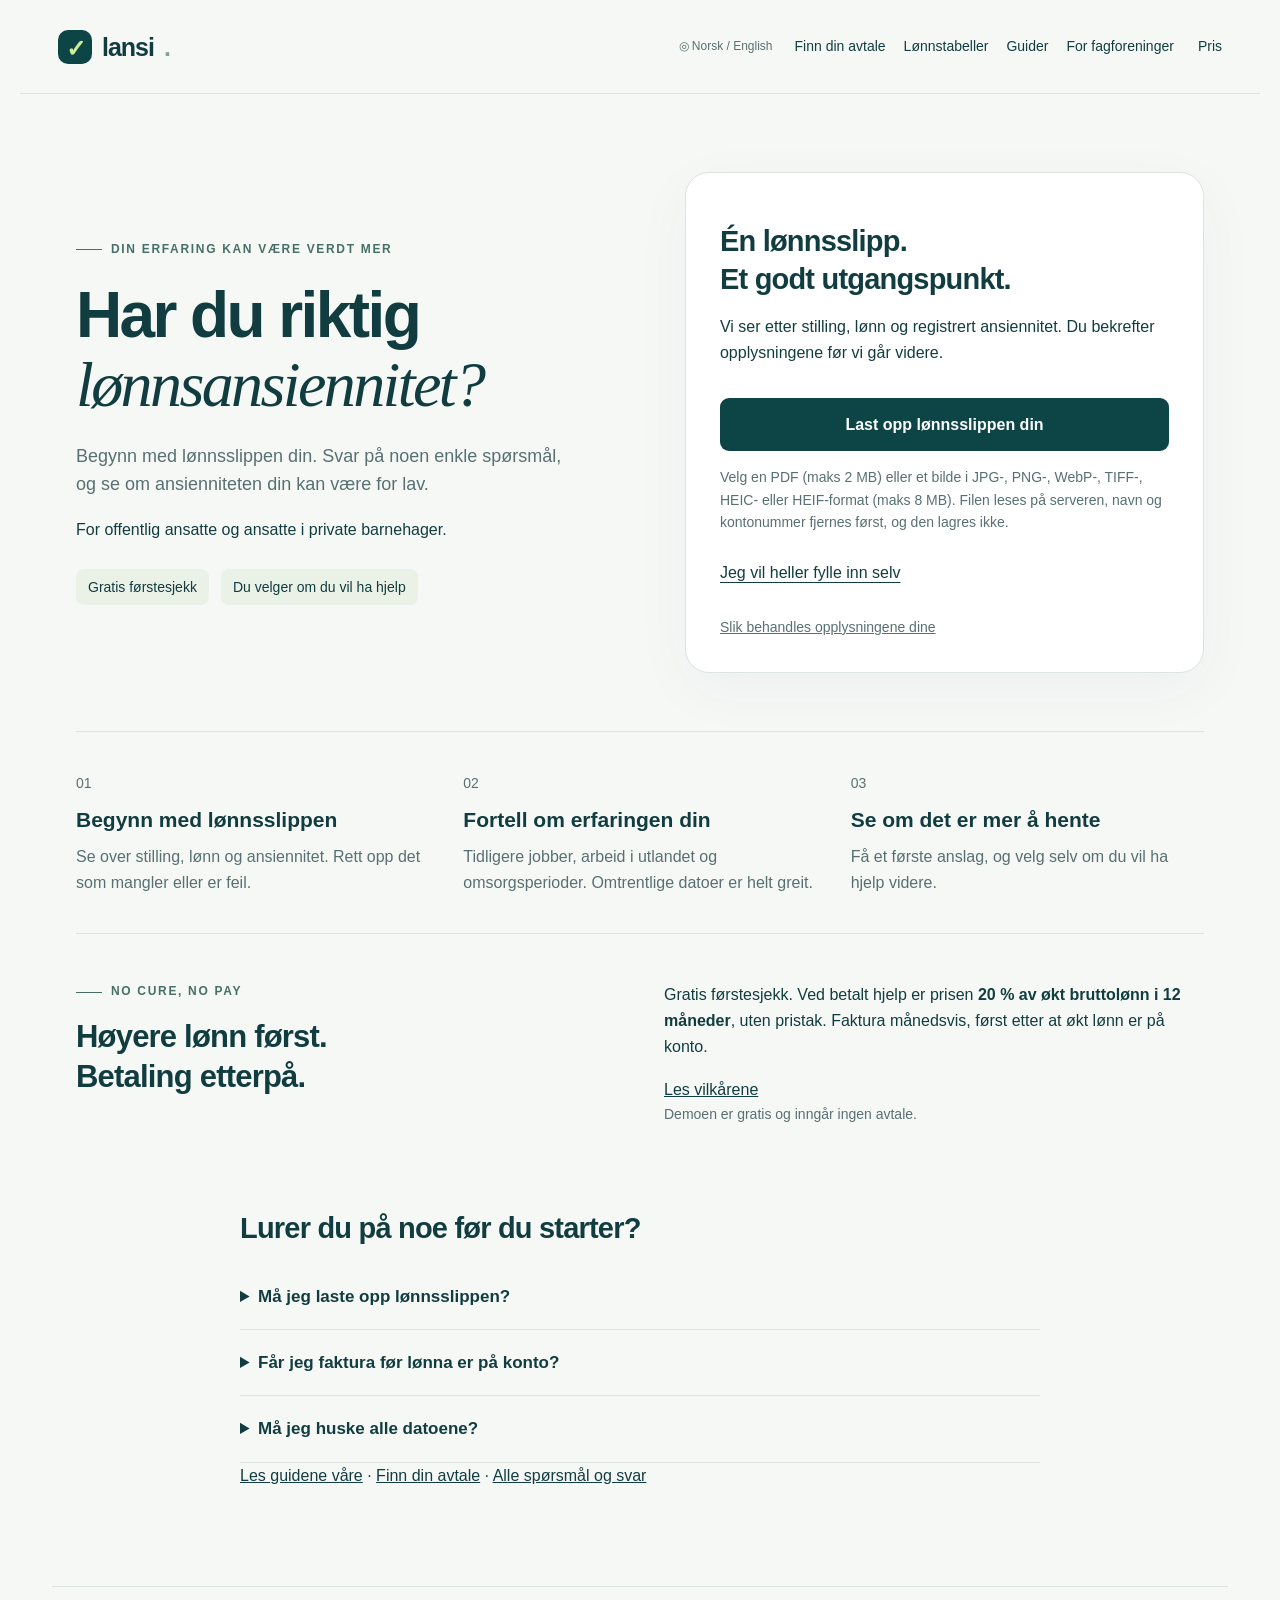
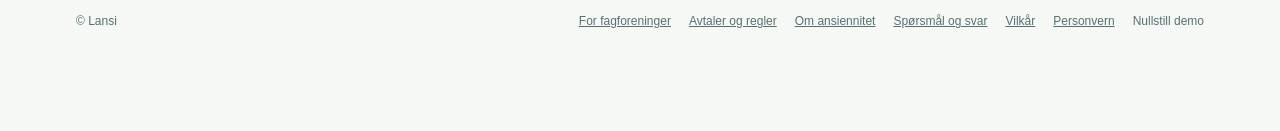
==== commit 3a2d3139: "fix: remove the konsept wording from the pages Co-Authored-By: Claude Sonnet 5.5 <noreply@anthropic." ====
--- a/src/main/resources/static/index.html
+++ b/src/main/resources/static/index.html
@@ -1,5 +1,5 @@
 <!doctype html>
-<html lang="nb"><head><meta charset="UTF-8"><meta name="viewport" content="width=device-width,initial-scale=1"><title>Lansi — sjekk lønnsansienniteten din</title><meta name="description" content="Sjekk lønnsansienniteten din med Lansi. Begynn med lønnsslippen og fortell om erfaringen din. Gratis konseptdemo."><link rel="icon" href="data:image/svg+xml,%3Csvg xmlns='http://www.w3.org/2000/svg' viewBox='0 0 40 40'%3E%3Crect width='40' height='40' rx='12' fill='%230d4547'/%3E%3Cpath d='M10 21l7 7 14-17' fill='none' stroke='%23c8f27b' stroke-width='4'/%3E%3C/svg%3E"><style>
+<html lang="nb"><head><meta charset="UTF-8"><meta name="viewport" content="width=device-width,initial-scale=1"><title>Lansi — sjekk lønnsansienniteten din</title><meta name="description" content="Sjekk lønnsansienniteten din med Lansi. Begynn med lønnsslippen og fortell om erfaringen din. Gratis førstesjekk."><link rel="icon" href="data:image/svg+xml,%3Csvg xmlns='http://www.w3.org/2000/svg' viewBox='0 0 40 40'%3E%3Crect width='40' height='40' rx='12' fill='%230d4547'/%3E%3Cpath d='M10 21l7 7 14-17' fill='none' stroke='%23c8f27b' stroke-width='4'/%3E%3C/svg%3E"><style>
 :root{--ink:#123d40;--muted:#587071;--green:#0d4547;--lime:#d0ee98;--bg:#f6f8f6;--line:#dce5df;--white:#fff;--orange:#a35a16}*{box-sizing:border-box}body{margin:0;background:var(--bg);color:var(--ink);font:16px/1.6 'Segoe UI',Arial,sans-serif}button,input,select,textarea{font:inherit}button,a,input,select,textarea{outline-offset:5px}button{cursor:pointer}button{border:0}a{color:inherit}header{height:94px;max-width:1240px;margin:auto;display:flex;align-items:center;justify-content:space-between;padding:0 32px;border-bottom:1px solid var(--line)}.brand{font-size:25px;font-weight:750;letter-spacing:-1px;text-decoration:none;display:flex;gap:10px;align-items:center;background:none;color:var(--ink)}.mark{width:34px;height:34px;border-radius:10px;background:var(--green);color:var(--lime);display:grid;place-items:center;font-size:24px}nav{display:flex;align-items:center;gap:28px}nav button{background:none;color:var(--ink);font-size:14px}.pill{border:1px solid var(--line);padding:5px 12px;border-radius:99px;font-size:12px;letter-spacing:.06em;text-transform:uppercase}.shell{max-width:1176px;margin:0 auto;padding:58px 24px 80px}.hero{display:grid;grid-template-columns:1.14fr 1fr;gap:72px;align-items:center;min-height:510px}.eyebrow{font-size:12px;font-weight:700;letter-spacing:.14em;text-transform:uppercase;color:#467067;display:flex;align-items:center;gap:9px}.eyebrow:before{content:'';height:1px;width:26px;background:currentColor}h1{font-size:clamp(38px,4.6vw,64px);line-height:1.08;letter-spacing:-2.6px;font-weight:650;margin:22px 0}h1 em{font-family:Georgia,serif;font-weight:400}h2{font-size:30px;line-height:1.2;letter-spacing:-.8px;margin:12px 0 18px}h3{font-size:19px;line-height:1.35;margin:0 0 8px}p{margin:0 0 18px}.lead{font-size:18px;color:var(--muted);max-width:500px}.btn{background:var(--green);color:white;border-radius:9px;padding:14px 21px;font-weight:600;display:inline-flex;gap:24px;justify-content:center;align-items:center;transition:transform .15s,background .15s}.btn:hover{background:#176064;transform:translateY(-1px)}.btn.secondary{background:white;color:var(--ink);border:1px solid var(--line)}.btn.lime{background:var(--lime);color:var(--ink)}.textbtn{background:none;color:var(--ink);text-decoration:underline;text-underline-offset:4px;padding:12px 0}.actions{display:flex;gap:14px;flex-wrap:wrap;align-items:center;margin:24px 0 12px}.small{font-size:13px;color:var(--muted)}.preview{background:#e8efea;padding:30px;border-radius:22px;position:relative}.paper{background:white;border:1px solid #d5e0d7;border-radius:12px;padding:27px;box-shadow:0 18px 40px #123d400b}.paper-top{display:flex;justify-content:space-between;border-bottom:1px solid var(--line);padding-bottom:20px;margin-bottom:22px}.paper-top strong{font-size:18px}.paper-row{display:flex;justify-content:space-between;padding:8px 0;font-size:14px;gap:16px}.paper-row span{color:var(--muted)}.paper-row.highlight{background:#f1f6ed;padding:12px;margin:8px -10px;border-radius:6px}.finding{margin:20px -7px -4px 22px;padding:18px;background:var(--green);color:white;border-radius:12px;box-shadow:0 12px 25px #123d4020}.finding .small{color:#c3d7cc}.finding strong{font-size:17px}.badge{display:inline-block;font-size:12px;padding:4px 10px;border-radius:6px;background:#edf4e6;color:#46612c}.badge.amber{background:#fff1dc;color:#83501b}.status-icon{display:block;width:72px;height:72px;margin:0 0 12px}.status-icon .face{fill:#b9e37c;stroke:#3f6b1f;stroke-width:3}.status-icon.lightgreen .face{fill:#e9f5cf;stroke:#7d9b55}.status-icon.yellow .face{fill:#ffe9a6;stroke:#a77a1a}.status-icon .mark{fill:none;stroke:#123d40;stroke-width:4;stroke-linecap:round;stroke-linejoin:round}.status-icon .dot{fill:#123d40}.stat3{display:grid;grid-template-columns:repeat(auto-fit,minmax(210px,1fr));gap:14px;margin:22px 0}.stat3>div{background:#fff;border:1px solid var(--line);border-radius:12px;padding:16px 18px}.stat3 span{display:block;font-size:14px;color:var(--muted)}.stat3 strong{display:block;font-size:30px;line-height:1.2;margin:6px 0 2px;color:var(--ink)}.stat3 small{display:block;font-size:13px;color:var(--muted)}details.more{margin:22px 0}details.more>summary{cursor:pointer;font-weight:600;padding:10px 0;color:var(--ink)}.cta{background:#fff;border:2px solid var(--green);border-radius:16px;padding:26px 28px;margin:26px 0}.cta h2{margin:0 0 8px;font-size:24px;line-height:1.25}.cta p{margin:0 0 18px;color:var(--muted)}.btn.cta-btn{display:block;width:100%;box-sizing:border-box;font-size:20px;padding:20px 24px;text-align:center}.features{display:grid;grid-template-columns:repeat(3,1fr);gap:0;margin-top:56px;border-top:1px solid var(--line);padding-top:28px}.feature{padding:0 30px;border-right:1px solid var(--line)}.feature:first-child{padding-left:0}.feature:last-child{border:0}.num{font:italic 23px Georgia,serif;color:#799888}.feature p{font-size:14px;color:var(--muted);margin-top:8px}.stepbar{display:flex;gap:6px;max-width:750px;margin:0 auto 40px;justify-content:space-between}.step{flex:1;border-top:3px solid var(--line);padding-top:10px;font-size:13px;color:var(--muted);background:none;text-align:left}.step.active{border-color:var(--green);color:var(--green);font-weight:700}.work{max-width:900px;margin:auto}.work h1{font-size:42px;letter-spacing:-1.5px}.grid{display:grid;grid-template-columns:1.65fr 1fr;gap:24px;align-items:start}.card{border:1px solid var(--line);border-radius:14px;background:white;padding:28px}.aside{background:#eaf0eb;border-radius:14px;padding:24px;font-size:14px}.aside p{color:var(--muted)}.drop{border:1.5px dashed #98b3a8;background:#f7faf5;border-radius:12px;padding:38px 24px;text-align:center}.fileicon{font-size:30px;margin-bottom:12px}.fieldgrid{display:grid;grid-template-columns:1fr 1fr;gap:18px}label{display:block;font-size:14px;font-weight:600}input,select,textarea{width:100%;margin-top:7px;padding:11px 12px;border:1px solid #becfc6;border-radius:7px;background:white;color:var(--ink);min-width:0}textarea{min-height:220px;resize:vertical;font-size:14px;line-height:1.7}.notice{border-left:3px solid #99bb6d;padding:12px 16px;background:#f0f5e9;font-size:14px;border-radius:0 7px 7px 0;margin:20px 0}.period{border:1px solid var(--line);border-radius:10px;padding:18px;margin:12px 0;background:#fff}.period-top{display:flex;justify-content:space-between;gap:16px;align-items:start}.period .small{margin:5px 0}.period label{display:flex;gap:10px;align-items:start;font-weight:400}.period input[type=checkbox]{width:18px;height:18px;flex-shrink:0;margin-top:5px;accent-color:var(--green)}details{margin-top:12px;font-size:14px;color:var(--muted)}summary{cursor:pointer;font-weight:600;color:var(--ink)}details p{margin:12px 0 0}.resultHero{background:var(--green);color:white;padding:30px;border-radius:15px;margin-bottom:24px;display:flex;justify-content:space-between;gap:28px}.resultHero p{color:#d1e0da;margin:0}.big{font-size:48px;line-height:1.1;letter-spacing:-1px}.checklist label{display:flex;gap:12px;align-items:start;padding:13px 0;border-bottom:1px solid var(--line);font-weight:400}.checklist input{width:19px;height:19px;accent-color:var(--green);margin-top:4px;flex-shrink:0}.checklist span{display:block}.tabs{display:flex;gap:8px;margin-bottom:20px}.tabs button{border-radius:7px;padding:9px 14px;background:#edf2ed;color:var(--ink)}.tabs button.selected{background:var(--green);color:white}.progressnote{font-size:13px;color:var(--muted);margin:12px 0}.chat-toggle{position:fixed;right:28px;bottom:25px;background:var(--green);color:white;border:1px solid #587c76;border-radius:99px;padding:13px 20px;box-shadow:0 4px 24px #123d4025;z-index:5}.chat{position:fixed;right:25px;bottom:88px;width:360px;max-width:calc(100vw - 30px);border:1px solid var(--line);border-radius:16px;background:white;box-shadow:0 15px 70px #123d4030;z-index:10;overflow:hidden}.chat-head{padding:18px 20px;background:var(--green);color:white;display:flex;justify-content:space-between;align-items:center}.chat-head button{background:none;color:white;font-size:24px}.chat-body{padding:20px;max-height:390px;overflow:auto}.bubble{padding:13px;background:#f0f5ef;border-radius:3px 12px 12px;margin-bottom:14px;font-size:14px}.chat-choice{padding:10px 13px;background:white;color:var(--green);border:1px solid var(--line);border-radius:7px;margin-bottom:8px;text-align:left;width:100%;font-size:14px}.chat .small{padding:0 20px 14px}.footer{max-width:1176px;margin:0 auto;padding:25px 24px 100px;border-top:1px solid var(--line);display:flex;justify-content:space-between;gap:20px;font-size:12px;color:var(--muted)}dialog{border:1px solid var(--line);border-radius:18px;padding:30px;max-width:500px;width:calc(100% - 32px);color:var(--ink)}dialog::backdrop{background:#062f3c66}.close{float:right;background:none;font-size:24px;color:var(--ink)}.fade{animation:appear .28s ease-out}@keyframes appear{from{opacity:0;transform:translateY(7px)}to{opacity:1;transform:none}}@media(prefers-reduced-motion:reduce){*{animation:none!important;transition:none!important}}@media(max-width:800px){header{height:78px;padding:0 20px}nav{gap:12px}nav .navhide{display:none}.shell{padding:32px 20px 50px}.hero{grid-template-columns:1fr;gap:28px;min-height:0}h1{font-size:46px}.preview{padding:22px}.features{grid-template-columns:1fr;margin-top:32px;gap:20px}.feature,.feature:first-child{padding:0;border:0}.grid{grid-template-columns:1fr}.fieldgrid{grid-template-columns:1fr}.card{padding:22px}.work h1{font-size:34px}.step{font-size:11px}.stepbar{margin-bottom:26px}.resultHero{flex-direction:column}.footer{flex-direction:column}.chat-toggle{right:15px;bottom:15px}.chat{right:15px;bottom:75px}.brand{font-size:22px}}@media print{header,.chat-toggle,.chat,.footer,.actions,.stepbar{display:none}.shell{padding:0}.card{break-inside:avoid}}
 
 nav a{font-size:14px;text-decoration:none;padding:9px 0}nav a:hover,.footerlinks a:hover{text-decoration:underline;text-underline-offset:5px}nav a[aria-current=page]{font-weight:700;border-bottom:2px solid var(--green)}.skip{position:absolute;left:12px;top:-80px;z-index:20;background:white;padding:12px}.skip:focus{top:10px}.footerlinks{display:flex;flex-wrap:wrap;gap:18px}.footerlinks button{background:none;color:inherit;padding:0;font-size:inherit}.section{margin-top:68px;padding-top:40px;border-top:1px solid var(--line)}.section-intro{max-width:660px}.section p{color:var(--muted)}.stories{display:grid;grid-template-columns:repeat(3,1fr);gap:18px;margin:25px 0}.story{background:white;border:1px solid var(--line);border-radius:14px;padding:25px;display:flex;flex-direction:column}.story blockquote{font:22px/1.5 Georgia,serif;margin:20px 0;color:var(--ink)}.story .person{margin-top:auto;padding-top:18px;border-top:1px solid var(--line);display:flex;align-items:center;gap:12px}.avatar{width:40px;height:40px;border-radius:50%;display:grid;place-items:center;background:#e4eddc;font-size:15px;font-weight:650}.sectorstrip{display:flex;flex-wrap:wrap;gap:9px;margin:22px 0}.sectorstrip span{padding:6px 12px;font-size:13px;border:1px solid var(--line);border-radius:40px}.faq-list{max-width:850px}.faq-item{margin:0;border-bottom:1px solid var(--line);padding:19px 0;font-size:16px}.faq-item summary{font-size:17px;padding-right:12px}.faq-item p{max-width:740px;line-height:1.75}.splitcta{display:flex;justify-content:space-between;gap:30px;align-items:center;background:var(--green);color:white;border-radius:17px;padding:30px;margin-top:40px}.splitcta p{color:#c4dad3;margin:0}.reading{max-width:840px;margin:auto}.reading h1{font-size:46px;letter-spacing:-1.4px}.reading section{margin:32px 0}.reading p,.reading li{color:var(--muted)}.reading h3{margin-top:22px}.reading li{margin-bottom:10px}.reading .lead{max-width:760px}.info-grid{display:grid;grid-template-columns:1fr 1fr;gap:16px}.info-grid .card{padding:23px}.info-grid p{font-size:15px;margin-bottom:8px}.sources{font-size:14px}.sources a{display:block;margin:10px 0}.scope{background:#eaf0eb;padding:15px 20px;border-radius:9px;font-size:14px;margin:20px 0}.sector-select{margin-bottom:22px}.sector-select fieldset{border:0;padding:0;margin:0}.sector-select legend{font-size:19px;font-weight:650;margin-bottom:12px}.sector-options{display:grid;grid-template-columns:repeat(3,1fr);gap:10px}.sector-option{border:1px solid var(--line);border-radius:9px;padding:14px;background:white;display:flex;gap:10px;align-items:flex-start;font-size:14px;cursor:pointer}.sector-option:has(input:checked){background:#edf4e4;border-color:#718f53}.sector-option input{width:17px;height:17px;margin:3px 0 0;flex-shrink:0;accent-color:var(--green)}.reading .actions{margin-top:30px}.demo-banner{font-size:13px;padding:10px 16px;border:1px solid var(--line);border-radius:8px;margin:0 auto 22px;max-width:900px;display:flex;justify-content:space-between;gap:15px}.demo-banner a{text-underline-offset:3px}.step{min-height:48px}.chat-body{max-height:min(390px,55vh)}.chat-body .bubble:last-child{margin-bottom:0}.btn{min-height:46px}.textbtn{min-height:44px}.small{font-size:14px}input,select,textarea{font-size:16px}button:focus-visible,a:focus-visible{outline:3px solid #6b8d45}h1:focus{outline:none}.chat-toggle{font-size:14px}.chat .small{font-size:12px}.readback{margin-top:22px;padding:15px;border:1px solid var(--line);border-radius:9px}.reading .badge{color:#46612c}dialog{max-height:85vh;overflow:auto}.reference{font-size:12px!important}.unknown{color:var(--orange)}
@@ -12,7 +12,7 @@
 .guide-card{display:block;padding:24px;border:1px solid var(--line);background:white;border-radius:16px;text-decoration:none}.guide-card h3{margin:0 0 10px;font-size:23px}.guide-card p{margin:0;color:var(--muted)}header{height:auto;min-height:94px;padding-top:20px;padding-bottom:20px}header nav{gap:18px;flex-wrap:wrap}
 /* Lansi intake */
 .intake-hero{display:grid;grid-template-columns:1.05fr 1fr;gap:64px;align-items:center;padding:20px 0 58px}.intake-hero h1{font-size:clamp(40px,5vw,65px);line-height:1.08;margin:22px 0}.intake-hero .lead{max-width:490px}.upload-card{background:white;border:1px solid var(--line);border-radius:24px;padding:34px;box-shadow:0 16px 60px #123d400b}.upload-card h2{font-size:29px;line-height:1.3;margin:16px 0}.upload-symbol{margin-top:22px;width:52px;height:52px;border-radius:14px;background:#eaf1e7;display:grid;place-items:center;font-size:30px}.upload-cta{width:100%;margin-top:14px;white-space:normal}.demo-caption{font-size:14px;line-height:1.6;color:var(--muted);margin:15px 0}.privacy-link{display:block;font-size:14px;margin-top:18px;color:var(--muted)}.intake-trust{display:flex;flex-wrap:wrap;gap:12px;font-size:14px;margin-top:26px}.intake-trust span{padding:7px 12px;border-radius:8px;background:#eaf1e7}.intake-how{display:grid;grid-template-columns:repeat(3,1fr);gap:34px;padding:38px 0;border-top:1px solid var(--line);border-bottom:1px solid var(--line)}.intake-how article>span{font-size:14px;color:var(--muted)}.intake-how h3{margin:10px 0;font-size:21px}.intake-how p{color:var(--muted);margin:0}.price-line{display:grid;grid-template-columns:1fr 1fr;gap:48px;padding:48px 0}.price-line h2{font-size:31px;line-height:1.3;margin:15px 0}.landing-faq{max-width:800px;margin:20px auto 0}.landing-faq h2{font-size:29px}.intake-work{max-width:770px;margin:28px auto 0}.intake-work h1{font-size:clamp(33px,4vw,47px);line-height:1.16;letter-spacing:-1.3px}.intake-work .lead{font-size:19px;line-height:1.65}.intake-steps{display:flex;justify-content:center;gap:30px;font-size:14px;flex-wrap:wrap}.intake-steps span{display:flex;gap:9px;align-items:center;color:var(--muted)}.intake-steps b{width:28px;height:28px;display:grid;place-items:center;border:1px solid var(--line);border-radius:50%;font-size:13px}.intake-steps .active{color:var(--green)}.intake-steps .active b{background:var(--green);color:white}.intake-work .card{padding:30px}.intake-work label{font-size:15px;display:block;margin:14px 0 8px}.intake-work input:not([type=checkbox]),.intake-work select{width:100%;padding:12px;border:1px solid #aebfb5;border-radius:9px;background:white;color:var(--ink);min-width:0;box-sizing:border-box}.intake-work .fieldgrid{gap:14px 22px}.intake-work .checkline{display:flex;gap:12px;align-items:flex-start;cursor:pointer;margin:18px 0}.checkline input[type=checkbox]{width:20px;height:20px;flex:0 0 20px;margin:3px 0 0;accent-color:var(--green)}.file-token{background:#edf3ec;padding:14px;border-radius:10px;font-size:15px;margin-bottom:20px}.file-token span{display:block;font-size:13px;color:var(--muted);margin-left:17px}.question-progress{display:flex;justify-content:space-between;align-items:center;gap:20px;font-size:14px;margin:24px 0 12px}.question-progress progress{width:150px;height:6px;accent-color:var(--green)}.question-card h2{font-size:27px;line-height:1.3;margin:0 0 14px}.answer-buttons{display:flex;gap:12px;margin:24px 0;flex-wrap:wrap}.answer-buttons button{padding:12px 28px;border:1px solid #aebfb5;border-radius:9px;background:white;color:var(--green)}.answer-buttons button[aria-pressed=true]{background:var(--green);color:white;border-color:var(--green)}.period-card{border:1px solid var(--line);border-radius:12px;padding:20px;margin-top:20px;background:#fbfcfa}.period-title{display:flex;justify-content:space-between;align-items:center}.add-period{margin-top:20px}.demo-controls{margin-top:22px;font-size:14px;color:var(--muted)}.result-page{padding:15px 0}.result-amount{padding:30px;background:var(--green);color:white;border-radius:18px;display:grid;gap:9px;margin:25px 0}.result-amount strong{font-size:48px;line-height:1.1}.result-amount small{font-size:15px;color:#dce9de}.offer-price{display:flex;gap:25px;align-items:center;padding:12px 0 25px;border-bottom:1px solid var(--line)}.offer-price strong{font-size:54px}.offer-price span{font-size:16px}.consent{padding:20px;background:#edf3ec;border-radius:10px}.btn:disabled{opacity:.45;cursor:not-allowed}.error{background:#fff0e8;border-color:#bf6636;color:#74340b}.language-strip{flex-wrap:wrap}input[type=month]{min-height:48px}nav a{font-size:14px}@media(max-width:800px){.intake-hero{grid-template-columns:1fr;gap:25px;padding-top:0}.intake-hero h1{font-size:45px}.intake-how{gap:20px}.price-line{gap:24px}.intake-steps{gap:12px}.intake-steps span{font-size:13px}.upload-card{padding:26px}}@media(max-width:580px){.intake-how,.price-line{grid-template-columns:1fr}.intake-how{gap:25px}.intake-work .card{padding:22px}.intake-work .fieldgrid{grid-template-columns:1fr}.intake-steps{justify-content:flex-start;gap:12px 16px}.intake-steps span{width:calc(50% - 16px)}.intake-work h1{font-size:35px}.result-amount strong{font-size:39px}.period-card{padding:15px}.offer-price{gap:18px}.offer-price strong{font-size:44px}.intake-hero h1{font-size:41px}.intake-work .paper-row{gap:16px;align-items:start}.intake-work .paper-row b{white-space:nowrap}.answer-buttons button{flex:1;padding:12px 18px}}
-.prog-overlay{position:fixed;inset:0;z-index:50;display:flex;align-items:center;justify-content:center;background:rgba(246,248,246,.92);padding:24px}.prog-overlay[hidden]{display:none}.prog-card{width:100%;max-width:460px;background:var(--white);border:1px solid var(--line);border-radius:16px;padding:28px;box-shadow:0 18px 40px #123d400f}.prog-title{font-size:22px;line-height:1.25;letter-spacing:-.4px;margin:0 0 4px}.prog-sub{font-size:14px;color:var(--muted);margin:0 0 20px}.prog-track{height:12px;border-radius:99px;background:#e8efea;overflow:hidden}.prog-fill{height:100%;width:0;border-radius:99px;background:linear-gradient(90deg,var(--green),#3f8f6b);transition:width .35s ease-out}.prog-meta{display:flex;justify-content:space-between;gap:12px;margin-top:8px;font-size:13px;color:var(--muted)}.prog-pct{font-variant-numeric:tabular-nums;font-weight:600;color:var(--ink)}.prog-steps{list-style:none;margin:18px 0 0;padding:0;display:grid;gap:9px;font-size:14px}.prog-steps li{display:flex;gap:10px;align-items:center;color:var(--muted)}.prog-steps .dot{width:18px;height:18px;border-radius:50%;border:2px solid var(--line);flex-shrink:0;display:grid;place-items:center;font-size:11px;line-height:1;color:var(--white)}.prog-steps li.done{color:var(--ink)}.prog-steps li.done .dot{background:var(--green);border-color:var(--green)}.prog-steps li.now{color:var(--ink);font-weight:600}.prog-steps li.now .dot{border-color:var(--green);border-top-color:transparent;animation:progspin .8s linear infinite}@keyframes progspin{to{transform:rotate(360deg)}}</style><meta name="robots" content="noindex,follow"></head><body><a class="skip" href="#app">Hopp til innhold</a><header><button class="brand" onclick="go(0)" aria-label="Lansi, til forsiden"><span class="mark">✓</span>lansi<span style="color:#87a28b">.</span></button><nav aria-label="Hovedmeny"><button class="lang-nav" onclick="openLanguages()" aria-haspopup="dialog" aria-controls="languages">◎ <span id="nav-language">Norsk / English</span></button><a href="#avtaler">Finn din avtale</a><a href="#lonn">Lønnstabeller</a><a href="/guider/">Guider</a><a href="#fagforeninger">For fagforeninger</a><button onclick="showInfo('No cure, no pay','Gratis sjekk. Du betaler bare hvis rettet ansiennitet gir høyere utbetalt lønn: 20 % av faktisk økning i bruttolønn de første 12 månedene fra første utbetaling av økt lønn, uten pristak, inkludert eventuell mva. Faktura månedsvis, først etter at økt lønn er på konto. Etterbetaling, pensjonsgevinst og vanlige lønnsoppgjør inngår ikke. Eventuell juridisk bistand avtales og prises separat. Foreslått modell; demoen er gratis og inngår ingen avtale.')">Pris</button><button id="resume" onclick="go(state.lastStep)" hidden>Fortsett sjekken →</button><span class="pill">Konseptdemo</span></nav></header><main id="app" class="shell" tabindex="-1"></main><footer class="footer"><span>© Lansi</span><div class="footerlinks"><a href="#fagforeninger">For fagforeninger</a><a href="#avtaler">Avtaler og regler</a><a href="#om">Om ansiennitet</a><a href="#faq">Spørsmål og svar</a><a href="#vilkar">Vilkår</a><a href="#personvern">Personvern</a><button onclick="resetDemo()">Nullstill demo</button></div></footer><dialog id="info"><button class="close" onclick="document.getElementById('info').close()" aria-label="Lukk">×</button><h2 id="info-title"></h2><p id="info-text"></p><button class="btn" onclick="document.getElementById('info').close()">Forstått</button></dialog><dialog id="languages" class="language-dialog" aria-labelledby="language-title"><button class="close" onclick="document.getElementById('languages').close()" aria-label="Lukk / Close">×</button><h2 id="language-title">Språk for hjelpen<br><span lang="en">Help language</span></h2><p class="small">Prøv hjelpen på norsk eller engelsk. Selve sjekken er foreløpig på norsk.</p><p class="small" lang="en">Try the help in Norwegian or English. The salary check is currently in Norwegian.</p><div id="language-options" class="language-grid"></div><div class="language-welcome" id="language-welcome" aria-live="polite"></div></dialog><script>
+.prog-overlay{position:fixed;inset:0;z-index:50;display:flex;align-items:center;justify-content:center;background:rgba(246,248,246,.92);padding:24px}.prog-overlay[hidden]{display:none}.prog-card{width:100%;max-width:460px;background:var(--white);border:1px solid var(--line);border-radius:16px;padding:28px;box-shadow:0 18px 40px #123d400f}.prog-title{font-size:22px;line-height:1.25;letter-spacing:-.4px;margin:0 0 4px}.prog-sub{font-size:14px;color:var(--muted);margin:0 0 20px}.prog-track{height:12px;border-radius:99px;background:#e8efea;overflow:hidden}.prog-fill{height:100%;width:0;border-radius:99px;background:linear-gradient(90deg,var(--green),#3f8f6b);transition:width .35s ease-out}.prog-meta{display:flex;justify-content:space-between;gap:12px;margin-top:8px;font-size:13px;color:var(--muted)}.prog-pct{font-variant-numeric:tabular-nums;font-weight:600;color:var(--ink)}.prog-steps{list-style:none;margin:18px 0 0;padding:0;display:grid;gap:9px;font-size:14px}.prog-steps li{display:flex;gap:10px;align-items:center;color:var(--muted)}.prog-steps .dot{width:18px;height:18px;border-radius:50%;border:2px solid var(--line);flex-shrink:0;display:grid;place-items:center;font-size:11px;line-height:1;color:var(--white)}.prog-steps li.done{color:var(--ink)}.prog-steps li.done .dot{background:var(--green);border-color:var(--green)}.prog-steps li.now{color:var(--ink);font-weight:600}.prog-steps li.now .dot{border-color:var(--green);border-top-color:transparent;animation:progspin .8s linear infinite}@keyframes progspin{to{transform:rotate(360deg)}}</style><meta name="robots" content="noindex,follow"></head><body><a class="skip" href="#app">Hopp til innhold</a><header><button class="brand" onclick="go(0)" aria-label="Lansi, til forsiden"><span class="mark">✓</span>lansi<span style="color:#87a28b">.</span></button><nav aria-label="Hovedmeny"><button class="lang-nav" onclick="openLanguages()" aria-haspopup="dialog" aria-controls="languages">◎ <span id="nav-language">Norsk / English</span></button><a href="#avtaler">Finn din avtale</a><a href="#lonn">Lønnstabeller</a><a href="/guider/">Guider</a><a href="#fagforeninger">For fagforeninger</a><button onclick="showInfo('No cure, no pay','Gratis sjekk. Du betaler bare hvis rettet ansiennitet gir høyere utbetalt lønn: 20 % av faktisk økning i bruttolønn de første 12 månedene fra første utbetaling av økt lønn, uten pristak, inkludert eventuell mva. Faktura månedsvis, først etter at økt lønn er på konto. Etterbetaling, pensjonsgevinst og vanlige lønnsoppgjør inngår ikke. Eventuell juridisk bistand avtales og prises separat. Foreslått modell; demoen er gratis og inngår ingen avtale.')">Pris</button><button id="resume" onclick="go(state.lastStep)" hidden>Fortsett sjekken →</button></nav></header><main id="app" class="shell" tabindex="-1"></main><footer class="footer"><span>© Lansi</span><div class="footerlinks"><a href="#fagforeninger">For fagforeninger</a><a href="#avtaler">Avtaler og regler</a><a href="#om">Om ansiennitet</a><a href="#faq">Spørsmål og svar</a><a href="#vilkar">Vilkår</a><a href="#personvern">Personvern</a><button onclick="resetDemo()">Nullstill demo</button></div></footer><dialog id="info"><button class="close" onclick="document.getElementById('info').close()" aria-label="Lukk">×</button><h2 id="info-title"></h2><p id="info-text"></p><button class="btn" onclick="document.getElementById('info').close()">Forstått</button></dialog><dialog id="languages" class="language-dialog" aria-labelledby="language-title"><button class="close" onclick="document.getElementById('languages').close()" aria-label="Lukk / Close">×</button><h2 id="language-title">Språk for hjelpen<br><span lang="en">Help language</span></h2><p class="small">Prøv hjelpen på norsk eller engelsk. Selve sjekken er foreløpig på norsk.</p><p class="small" lang="en">Try the help in Norwegian or English. The salary check is currently in Norwegian.</p><div id="language-options" class="language-grid"></div><div class="language-welcome" id="language-welcome" aria-live="polite"></div></dialog><script>
 const CUR_YM=(()=>{const d=new Date();return d.getFullYear()+'-'+String(d.getMonth()+1).padStart(2,'0');})();
 const state={step:0,lastStep:1,visited:false,page:'home',sector:'ks',done:{},draft:null,manual:false,tab:'docs',job:'Helsefagarbeider',employer:'Eksempel kommune',percent:'80',date:'2018-09-01',start:'2023-09-01',checks:[true,true],extra:[]};
 const esc=s=>String(s).replace(/[&<>"']/g,c=>({'&':'&amp;','<':'&lt;','>':'&gt;','"':'&quot;',"'":'&#39;'}[c]));
@@ -32,7 +32,7 @@
 ukjent:{label:'Jeg er usikker',short:'Avklares',job:'Medarbeider',employer:'Min arbeidsgiver · eksempel',rules:'Be HR eller tillitsvalgt om tariffavtale, stillingskode og lønnsgrunnlag.',note:'Du trenger ikke kjenne tariffavtalen for å komme i gang. Første steg er å be HR eller tillitsvalgt om opplysningene.'}
 };
 const faq=[
-['Hvem er Lansi for?','Konseptet er laget for ansatte i private barnehager og hele offentlig sektor: kommune, fylkeskommune, Oslo kommune, statlige virksomheter og helseforetak. Offentlig eide selskaper kan ha andre avtaler. Vi starter med å finne riktig ordning.'],
+['Hvem er Lansi for?','Tjenesten er laget for ansatte i private barnehager og hele offentlig sektor: kommune, fylkeskommune, Oslo kommune, statlige virksomheter og helseforetak. Offentlig eide selskaper kan ha andre avtaler. Vi starter med å finne riktig ordning.'],
 ['Hva er lønnsansiennitet?','Det er tid som godskrives ved lønnsfastsettelsen etter avtalen du følger. Den kan bygge på tidligere arbeid og bestemte andre perioder. Det er ikke nødvendigvis det samme som hvor lenge du har vært i dagens jobb.'],
 ['Er reglene like i kommunen, staten og på sykehus?','Nei. Kommune og helseforetak har ulike godskrivingsregler. Oslo er et eget tariffområde. I staten er stillingsansiennitet i en eventuell lønnsstige sentralt. En beregning må derfor starte med riktig avtale og tidspunkt.'],
 ['Kan en deltidsjobb eller sommerjobb telle?','Ja, slike arbeidsforhold kan være relevante. Fast deltid og tilkallingsarbeid kan behandles forskjellig. Finn attester med datoer, stillingsprosent eller timetall. Alder, omfang og avtale må kontrolleres før perioden medregnes.'],
@@ -54,9 +54,9 @@
 function setSector(key){if(!sectors[key])return;state.sector=key;state.job=sectors[key].job;state.employer=sectors[key].employer;state.draft=null;state.done={}}
 function sectorPicker(){return `<div class="sector-select"><fieldset><legend>Hvor jobber du?</legend><div class="sector-options">${Object.entries(sectors).map(([k,v])=>`<label class="sector-option"><input type="radio" name="sector" value="${k}" ${state.sector===k?'checked':''} onchange="setSector(this.value);render()"><span>${v.label}</span></label>`).join('')}</div></fieldset><div class="scope">${sectors[state.sector].note}</div></div>`}
 function infoPage(){return `<article class="reading fade">${title('Kunnskap gir oversikt','Hva skal egentlig telle?','Lønnsansiennitet handler om erfaringen som blir med når lønnen fastsettes. Den er verdt å forstå – også når du har vært i jobben lenge.')}<div class="scope">En innføring, ikke en individuell vurdering. Gjeldende avtale, ansettelsestidspunkt og dokumentasjon må alltid avklares.</div><section><p><a href="/guider/">Les guidene om lønnsansiennitet og din sektor</a></p><h2>Tre spørsmål som gjør saken enklere</h2><ol><li><strong>Hvilke regler gjelder meg?</strong> Finn arbeidsgiver, tariffavtale, stillingskode og ansettelsesdato.</li><li><strong>Hva har arbeidsgiver tatt med?</strong> Be om selve ansiennitetsberegningen, ikke bare datoen på lønnsslippen.</li><li><strong>Er det perioder som mangler?</strong> Sammenlign beregningen med attester og hele historikken din.</li></ol></section><section><h2>Offentlig sektor har flere systemer</h2><div class="info-grid"><div class="card"><h3>Kommuner og fylkeskommuner</h3><p>I KS-området har mange stillinger sentral garantilønn og ansiennitetstillegg. Andre har lokal lønnsfastsettelse. Tidligere arbeid og bestemte andre perioder kan godskrives.</p><span class="badge">Sjekk tariffkapittel og ansettelsesdato</span></div><div class="card"><h3>Oslo kommune</h3><p>Oslo følger en egen tariffavtale, Dokument 25, med egne lønnsrammer og regler om tidligere arbeid, omsorg og timelønnet arbeid.</p><span class="badge">Eget tariffområde</span></div><div class="card"><h3>Staten</h3><p>For stillinger i lønnsstige er stillingsansienniteten viktig. Tidligere arbeidserfaring er ikke automatisk ekstra år i stigen. Stillingskode, tiltredelse og permisjoner må undersøkes.</p><span class="badge">Sjekk stillingskode og lønnsstige</span></div><div class="card"><h3>Sykehus og helseforetak</h3><p>I Spekter kan både sentrale forbundsvise og lokale avtaler påvirke lønnen. Yrkesgruppe og arbeidsgiver avgjør hvilke bestemmelser som skal brukes.</p><span class="badge">Sjekk riktig avtaledel</span></div></div><p class="small" style="margin-top:18px">Et offentlig eid selskap kan ha en annen avtale. Arbeidsavtalen, HR eller tillitsvalgt kan hjelpe deg å finne riktig.</p></section><section><h2>Det som lett blir oversett</h2>${faqItems([['Erfaring som ikke står på en vanlig CV','Arbeid i hjemmet og omsorgsperioder kan bli oversett hvis man bare spør etter tidligere jobber. Vilkårene varierer. Ta med perioden i gjennomgangen, men unngå å legge inn helseopplysninger om familiemedlemmer.'],['Arbeid før utdanningen eller i et annet land','Småjobber, deltidsarbeid og utenlandske arbeidsforhold bør undersøkes. De må ikke utelates bare fordi de er gamle eller fra en annen bransje. Hva som faktisk teller, følger av avtalen.'],['Attester som mangler opplysninger','En attest bør vise fra- og til-dato og stillingsprosent eller timetall. En generell bekreftelse på at du har jobbet et sted kan være utilstrekkelig.'],['Gamle regler ved en ny ansettelse','Regler endres over tid. En ny ansettelse kan gi en annen beregning enn den gamle. Bedre regler for nyansatte betyr samtidig ikke automatisk at en tidligere beregning var feil.']])}</section><section><h2>Au pair og eget foretak: ta det med</h2><div class="info-grid"><div class="card"><h3>Au pair-erfaring</h3><p>Et au pair-opphold bør tas med når arbeidshistorikken undersøkes. Oppgaver, tidsrom, omfang og avtalen som gjelder må avklares før det eventuelt godskrives.</p><p>Finn kontrakt eller attest fra vertsfamilien eller byrået. Arbeid i utlandet skal ikke utelates fra gjennomgangen bare fordi det er utført i et annet land.</p></div><div class="card"><h3>Enkeltpersonforetak</h3><p>Arbeid som selvstendig næringsdrivende kan gi uttelling. Dokumenter faktiske oppdragsperioder, inntekt og omfang. Å ha registrert et foretak er ikke i seg selv bevis på utført arbeid.</p><p>Lørenskog kommune beskriver blant annet inntektsdokumentasjon og bekreftelse på bransje fra Brønnøysundregistrene. Dette er et eksempel på dokumentasjonskrav, ikke en felles regel for alle offentlige ansatte.</p></div></div><div class="notice">Ansatt i et enkeltpersonforetak som noen andre eier? Da dokumenterer du ansettelsen. Driver du foretaket selv? Da må selve næringsarbeidet dokumenteres. I staten må erfaringen vurderes opp mot lønnsordningen; den blir ikke automatisk ekstra år i lønnsstigen.</div></section><section><h2>Hva viser virkelige saker?</h2><p>Fagforbundet har omtalt ansatte som fikk høyere lønn da omsorgsarbeid eller erfaring fra utlandet ble dokumentert og vurdert. Lektorlaget har omtalt en nyansettelse der bruk av riktige regler ga sju ekstra års ansiennitet.</p><p>Slike saker viser at en kontroll kan være verdifull. De sier ikke hva utfallet blir for den enkelte, eller hvor vanlig feil er.</p></section><section><h2>Høyere lønn kan også gi bedre pensjon</h2><p>Når rettet ansiennitet gir høyere pensjonsgivende lønn, kan det påvirke pensjonen din. Ekstra lønnsansiennitet er likevel ikke automatisk ekstra medlemsår i en pensjonsordning.</p><div class="info-grid"><div class="card"><h3>Født i 1963 eller senere</h3><p>Offentlig tjenestepensjon opptjent fra 2020 bygger på årlig pensjonsgivende lønn. Høyere lønn kan derfor gi mer opptjening, innenfor ordningens grenser. Folketrygden kan også påvirkes.</p></div><div class="card"><h3>Født i 1962 eller tidligere</h3><p>Pensjonsgrunnlaget bygger normalt på sluttlønnen. En varig retting kan ha betydning. Medlemstid, stillingsprosent, levealdersjustering og samordning påvirker resultatet.</p></div></div><div class="notice"><strong>Eksempel på opptjening, ikke årlig utbetaling:</strong> 30 000 kr ekstra pensjonsgivende lønn i ett år gir 1 710 kr ekstra i påslagsbeholdningen ved 5,7 % opptjening. Eksemplet forutsetter ny offentlig tjenestepensjon og lønn i intervallet der satsen gjelder. Det er ikke 1 710 kr ekstra utbetalt pensjon hvert år.</div><p>Ved retting kan du be arbeidsgiver bekrefte at pensjonsgivende lønn også blir rapportert riktig. Pensjonsleverandøren kan forklare virkningen for deg. Vi beregner ikke individuell pensjon i demoen og tar ingen andel av en eventuell pensjonsgevinst.</p></section><section><h2>Høyere lønn og etterbetaling er to spørsmål</h2><p>Ny dokumentasjon kan ha betydning for lønnen fremover. Dersom arbeidsgiveren allerede hadde dokumentasjonen og beregnet feil, kan det også være aktuelt å undersøke etterbetaling. Virkningstidspunkt og foreldelse må vurderes særskilt.</p><p>Et vanlig brev med krav om penger avbryter ikke i seg selv foreldelse. Ta kontakt med tillitsvalgt eller jurist hvis du mener du har et krav.</p></section><section class="sources"><h2>Kilder og videre lesning</h2><a href="https://www.klp.no/pensjon/1963-eller-senere/alderspensjon/pensjonsdeler/paslagspensjon" target="_blank" rel="noopener noreferrer">KLP: påslagspensjon og opptjeningssats ↗</a><a href="https://www.spk.no/pensjonsgrunnlag" target="_blank" rel="noopener noreferrer">SPK: pensjonsgrunnlag ↗</a><a href="https://www.nav.no/alderspensjon" target="_blank" rel="noopener noreferrer">Nav: alderspensjon og opptjening ↗</a><a href="https://www.lorenskog.kommune.no/jobb-og-ledige-stillinger/beregning-av-lonnsansiennitet/" target="_blank" rel="noopener noreferrer">Lørenskog kommune: dokumentasjon av selvstendig næringsvirksomhet ↗</a><p>Faglig grunnlag gjennomgått 30. september 2026. Bruk avtalen som gjelder din konkrete situasjon.</p><a href="https://www.ks.no/fagomrader/lonn-og-tariff/hovedtariffavtalen/" target="_blank" rel="noopener noreferrer">KS: hovedtariffavtalen ↗</a><a href="https://www.oslo.kommune.no/jobb-i-oslo-kommune/" target="_blank" rel="noopener noreferrer">Oslo kommune: lønn og Dokument 25 ↗</a><a href="https://www.regjeringen.no/no/dokumenter/hovedtariffavtalene-i-staten-2026-2028/id3168033/?ch=3" target="_blank" rel="noopener noreferrer">Staten: hovedtariffavtalene 2026–2028 ↗</a><a href="https://www.spekter.no/lonn-og-tariff/tariffavtaler/forbundsvise-avtaledeler-a2/overenskomstens-del-a2-unio/overenskomstens-del-a2-omrade-10/1-2-godskrivingsregler" target="_blank" rel="noopener noreferrer">Spekter: eksempel på godskrivingsregler i område 10 ↗</a><a href="https://www.fagforbundet.no/a/282288/ett-enkelt-sporsmal-kan-gi-lonnshopp-pa-40-000-i-aret/" target="_blank" rel="noopener noreferrer">Fagforbundet: omsorg og erfaring fra utlandet ↗</a><a href="https://lektorlaget.no/aktuelt/nye-ansiennitetsregler-skaper-frustrasjon" target="_blank" rel="noopener noreferrer">Lektorlaget: sak om nyansettelse og ansiennitet ↗</a><a href="https://www.utdanningsforbundet.no/lonn-og-arbeidsvilkar/sporsmal-og-svar/artikler-lov-og-rett/lov-og-rett-artikler/har-du-fatt-for-lav-lonn" target="_blank" rel="noopener noreferrer">Utdanningsforbundet: feil lønn og etterbetaling ↗</a></section><div class="actions">${btn('Prøv førstesjekken','go(1)')}<a class="textbtn" href="#faq">Flere spørsmål?</a></div></article>`}
-function privacyPage(){return `<article class="reading fade">${title('Personvern','Slik behandler vi opplysningene dine','Personvernerklæring for Lansi-demoen og henvendelser om konseptet. Sist oppdatert 28. oktober 2026.')}<div class="scope">Denne erklæringen beskriver hvordan siden faktisk fungerer. Oppgi bare det skjemaet ber om.</div><section><h2>Hva skjer når du bruker demoen?</h2><p>Opplysninger i skjemaet holdes midlertidig i minnet til den åpne nettsiden, og sendes til tjenesten når du laster opp en lønnsslipp eller ber om et anslag. Dette kan være arbeidsgiver, stilling, lønn, stillingsprosent, registrert ansiennitet, datoer, omtrentlige perioder og svar om arbeid og omsorg. Avkryssing for demovilkår brukes også bare i den åpne siden. Tjenesten lagrer ingenting og logger ikke innholdet i forespørslene. Språkvalget brukes bare midlertidig i den åpne siden.</p><p>Det finnes ingen konto og ingen betaling. Lønnsslippen (PDF eller bilde) leses i minnet på serveren og lagres ikke. Bilder og skannede PDF-er leses med tekstgjenkjenning (OCR) på vår egen server; selve bildet sendes ikke videre. Et kort utdrag av teksten, med navn, adresse og kontonummer fjernet, kan sendes til en KI-tjeneste (språkmodell) for å lese av stilling, lønn og ansiennitet. Arbeidsgivernavn og stilling kan sendes til KI for å foreslå tariffavtale når faste regler ikke avgjør. Beløp og år regnes ut av programkode ut fra avtalen, aldri av KI. Arbeidshistorikken din og selve anslaget sendes ikke til KI. Lønnstrinn, stillingskode og ansiennitetsdato i skjemaet sendes ikke til KI. Anslaget er veiledende og ikke en vurdering av dine lønnsrettigheter. Samtalehjelperen viser forhåndsskrevne svar.</p></section><section><h2>Informasjonskapsler og sporing</h2><p>Demofilen bruker ikke informasjonskapsler, analyseverktøy, reklamesporing eller lagring i localStorage eller sessionStorage. Skrifttyper, kode og utseende ligger i filen; den laster ikke inn eksterne bilder eller skrifter.</p></section><section><h2>Lagring og sletting</h2><p>Skjematilstanden brukes bare i den åpne siden. Bruk «Nullstill demo» for å tilbakestille felter, valg og samtalen. Du kan også laste siden på nytt. Nettleseren kan ha egne funksjoner for gjenoppretting og automatisk utfylling, uavhengig av denne appen.</p>${btn('Nullstill demo','resetDemo()',true)}</section><section><h2>Eksterne lenker og eventuell publisering</h2><p>På infosiden finnes lenker til kilder. Når du åpner dem, gjelder den aktuelle nettsidens personvernpraksis.</p><p>Hvis du velger å booke en samtale, åpnes Calendly i en ny fane etter at du har samtykket. Navn, e-post og det du skriver der behandles av Calendly etter deres personvernerklæring. Anslaget ditt deles ikke med Calendly.</p><p>Demoen publiseres via ChatGPT Sites. Tilgang og teknisk drift håndteres av plattformen; den kan behandle innloggingsopplysninger, IP-adresse og tekniske logger etter sine vilkår. Opplysningene i demoens skjemaer sendes ikke inn av appen. <a href="https://openai.com/policies/privacy-policy/" target="_blank" rel="noopener noreferrer">Les OpenAIs personvernerklæring</a>. Før ordinær lansering må ansvarlig virksomhet avklare driftsleverandører og lagringstider.</p></section><section><h2>Behandlingsansvarlig og kontakt</h2><p>LARS HAAKON SØRAAS, enkeltpersonforetak, org.nr. 925 378 151, er behandlingsansvarlig for virksomhetens egen behandling i tilknytning til Lansi. Adresse: Pontoppidans gate 9B, 0462 Oslo. E-post: <a href="mailto:lh@lh.no">lh@lh.no</a>.</p><p>Et enkeltpersonforetak kan være behandlingsansvarlig. Foretaket avgjør formål og bruk av opplysninger i tjenesten. Plattformens egen behandling knyttet til innlogging og drift følger også plattformens personverninformasjon.</p></section><section><h2>Hvis du kontakter oss på e-post</h2><p>Vi behandler e-postadresse, navn hvis du oppgir det, og innholdet i henvendelsen for å svare og følge opp. For spørsmål om en konkret tjeneste før bestilling er grunnlaget GDPR artikkel 6 nr. 1 bokstav b. For generell kontakt og tilbakemeldinger er grunnlaget bokstav f: vår berettigede interesse i å svare på henvendelser. Du kan protestere på behandling basert på interesseavveiing.</p><p>Vanlige henvendelser slettes senest 12 måneder etter at saken er avsluttet, med mindre oppbevaring er nødvendig for å håndtere et konkret rettskrav eller oppfylle en lovpålagt plikt. E-post behandles av e-postleverandøren og personer som trenger tilgang for å svare. Send ikke lønnsslipper, fødselsnummer, helseopplysninger eller opplysninger om fagforeningsmedlemskap til demoen eller på vanlig e-post.</p></section><section><h2>Dine rettigheter</h2><p>Du kan be om innsyn, retting, sletting og begrensning, og der vilkårene er oppfylt dataportabilitet og protestere mot behandlingen. Kontakt lh@lh.no. Vi svarer normalt innen én måned og forklarer eventuelle lovlige unntak. Du kan klage til <a href="https://www.datatilsynet.no/om-datatilsynet/kontakt-oss/klage-til-datatilsynet/" target="_blank" rel="noopener noreferrer">Datatilsynet</a>.</p><p>Vi mottar ikke skjemafeltene i demoen, og kan derfor ikke slå dem opp eller hente dem frem for deg. Nullstilling gjelder den åpne appen; den sletter ikke e-post eller plattformens logger.</p></section><section><h2>Før en virkelig tjeneste åpner</h2><p>Denne erklæringen gjelder demoen og kontakt om konseptet. Før reell opplasting eller saksbehandling må erklæringen oppdateres med valgte lagrings-, e-post- og saksleverandører, databehandleravtaler, konkrete lagringstider og eventuelle overføringer utenfor EØS med overføringsgrunnlag. Behandling av særlige kategorier opplysninger krever eget grunnlag. Ingen reell dokumentinnsamling eller automatisert avgjørelse om lønnsrettigheter er aktivert her.</p></section><div class="notice">Anslaget er veiledende. Oppgi bare det skjemaet ber om, og ikke opplysninger om andre.</div><a class="textbtn" href="#">Til forsiden →</a></article>`}
+function privacyPage(){return `<article class="reading fade">${title('Personvern','Slik behandler vi opplysningene dine','Personvernerklæring for Lansi og henvendelser om tjenesten. Sist oppdatert 28. oktober 2026.')}<div class="scope">Denne erklæringen beskriver hvordan siden faktisk fungerer. Oppgi bare det skjemaet ber om.</div><section><h2>Hva skjer når du bruker demoen?</h2><p>Opplysninger i skjemaet holdes midlertidig i minnet til den åpne nettsiden, og sendes til tjenesten når du laster opp en lønnsslipp eller ber om et anslag. Dette kan være arbeidsgiver, stilling, lønn, stillingsprosent, registrert ansiennitet, datoer, omtrentlige perioder og svar om arbeid og omsorg. Avkryssing for demovilkår brukes også bare i den åpne siden. Tjenesten lagrer ingenting og logger ikke innholdet i forespørslene. Språkvalget brukes bare midlertidig i den åpne siden.</p><p>Det finnes ingen konto og ingen betaling. Lønnsslippen (PDF eller bilde) leses i minnet på serveren og lagres ikke. Bilder og skannede PDF-er leses med tekstgjenkjenning (OCR) på vår egen server; selve bildet sendes ikke videre. Et kort utdrag av teksten, med navn, adresse og kontonummer fjernet, kan sendes til en KI-tjeneste (språkmodell) for å lese av stilling, lønn og ansiennitet. Arbeidsgivernavn og stilling kan sendes til KI for å foreslå tariffavtale når faste regler ikke avgjør. Beløp og år regnes ut av programkode ut fra avtalen, aldri av KI. Arbeidshistorikken din og selve anslaget sendes ikke til KI. Lønnstrinn, stillingskode og ansiennitetsdato i skjemaet sendes ikke til KI. Anslaget er veiledende og ikke en vurdering av dine lønnsrettigheter. Samtalehjelperen viser forhåndsskrevne svar.</p></section><section><h2>Informasjonskapsler og sporing</h2><p>Demofilen bruker ikke informasjonskapsler, analyseverktøy, reklamesporing eller lagring i localStorage eller sessionStorage. Skrifttyper, kode og utseende ligger i filen; den laster ikke inn eksterne bilder eller skrifter.</p></section><section><h2>Lagring og sletting</h2><p>Skjematilstanden brukes bare i den åpne siden. Bruk «Nullstill demo» for å tilbakestille felter, valg og samtalen. Du kan også laste siden på nytt. Nettleseren kan ha egne funksjoner for gjenoppretting og automatisk utfylling, uavhengig av denne appen.</p>${btn('Nullstill demo','resetDemo()',true)}</section><section><h2>Eksterne lenker og eventuell publisering</h2><p>På infosiden finnes lenker til kilder. Når du åpner dem, gjelder den aktuelle nettsidens personvernpraksis.</p><p>Hvis du velger å booke en samtale, åpnes Calendly i en ny fane etter at du har samtykket. Navn, e-post og det du skriver der behandles av Calendly etter deres personvernerklæring. Anslaget ditt deles ikke med Calendly.</p><p>Demoen publiseres via ChatGPT Sites. Tilgang og teknisk drift håndteres av plattformen; den kan behandle innloggingsopplysninger, IP-adresse og tekniske logger etter sine vilkår. Opplysningene i demoens skjemaer sendes ikke inn av appen. <a href="https://openai.com/policies/privacy-policy/" target="_blank" rel="noopener noreferrer">Les OpenAIs personvernerklæring</a>. Før ordinær lansering må ansvarlig virksomhet avklare driftsleverandører og lagringstider.</p></section><section><h2>Behandlingsansvarlig og kontakt</h2><p>LARS HAAKON SØRAAS, enkeltpersonforetak, org.nr. 925 378 151, er behandlingsansvarlig for virksomhetens egen behandling i tilknytning til Lansi. Adresse: Pontoppidans gate 9B, 0462 Oslo. E-post: <a href="mailto:lh@lh.no">lh@lh.no</a>.</p><p>Et enkeltpersonforetak kan være behandlingsansvarlig. Foretaket avgjør formål og bruk av opplysninger i tjenesten. Plattformens egen behandling knyttet til innlogging og drift følger også plattformens personverninformasjon.</p></section><section><h2>Hvis du kontakter oss på e-post</h2><p>Vi behandler e-postadresse, navn hvis du oppgir det, og innholdet i henvendelsen for å svare og følge opp. For spørsmål om en konkret tjeneste før bestilling er grunnlaget GDPR artikkel 6 nr. 1 bokstav b. For generell kontakt og tilbakemeldinger er grunnlaget bokstav f: vår berettigede interesse i å svare på henvendelser. Du kan protestere på behandling basert på interesseavveiing.</p><p>Vanlige henvendelser slettes senest 12 måneder etter at saken er avsluttet, med mindre oppbevaring er nødvendig for å håndtere et konkret rettskrav eller oppfylle en lovpålagt plikt. E-post behandles av e-postleverandøren og personer som trenger tilgang for å svare. Send ikke lønnsslipper, fødselsnummer, helseopplysninger eller opplysninger om fagforeningsmedlemskap til demoen eller på vanlig e-post.</p></section><section><h2>Dine rettigheter</h2><p>Du kan be om innsyn, retting, sletting og begrensning, og der vilkårene er oppfylt dataportabilitet og protestere mot behandlingen. Kontakt lh@lh.no. Vi svarer normalt innen én måned og forklarer eventuelle lovlige unntak. Du kan klage til <a href="https://www.datatilsynet.no/om-datatilsynet/kontakt-oss/klage-til-datatilsynet/" target="_blank" rel="noopener noreferrer">Datatilsynet</a>.</p><p>Vi mottar ikke skjemafeltene i demoen, og kan derfor ikke slå dem opp eller hente dem frem for deg. Nullstilling gjelder den åpne appen; den sletter ikke e-post eller plattformens logger.</p></section><section><h2>Før en virkelig tjeneste åpner</h2><p>Denne erklæringen gjelder siden og kontakt om tjenesten. Før reell opplasting eller saksbehandling må erklæringen oppdateres med valgte lagrings-, e-post- og saksleverandører, databehandleravtaler, konkrete lagringstider og eventuelle overføringer utenfor EØS med overføringsgrunnlag. Behandling av særlige kategorier opplysninger krever eget grunnlag. Ingen reell dokumentinnsamling eller automatisert avgjørelse om lønnsrettigheter er aktivert her.</p></section><div class="notice">Anslaget er veiledende. Oppgi bare det skjemaet ber om, og ikke opplysninger om andre.</div><a class="textbtn" href="#">Til forsiden →</a></article>`}
 function unionPage(){return `<article class="reading fade">${title('For fagforeninger','Riktig ansiennitet som medlemsgode?','La oss utforske hvordan Lansi kan gjøre det enklere for medlemmene deres å få oversikt over lønnsansienniteten sin.')}<div class="scope">Vi utvikler tjenesten og søker dialog med fagforeninger. Samarbeidsform, pris og arbeidsfordeling er åpne spørsmål.</div><section><h2>Mer oversikt før saken kommer til dere</h2><p>Medlemmer kan ha erfaring fra flere arbeidsgivere, andre land, omsorgsarbeid eller eget foretak. Lansi er tenkt å samle opplysningene og hjelpe dem å forstå om ansienniteten bør undersøkes nærmere.</p><p>Sammen kan vi lage et verktøy som støtter den rådgivningen dere allerede gir, og gir tillitsvalgte et bedre utgangspunkt for oppfølging.</p></section><section><h2>Flere måter å samarbeide på</h2><div class="info-grid"><div class="card"><h3>Et medlemsgode</h3><p>Foreningen kan dekke hele eller deler av tjenesten. Vi kan utforske en fast avtale eller betaling per gjennomført sak.</p></div><div class="card"><h3>Verktøy for rådgivere</h3><p>Lansi kan strukturere historikk og dokumentasjon, mens foreningen vurderer avtalen og følger opp saken sammen med medlemmet.</p></div><div class="card"><h3>Fordel for medlemmer</h3><p>En egen medlemspris eller støtte til videre hjelp kan være aktuelt. Omfang og eventuell egenbetaling må avklares tydelig på forhånd.</p></div><div class="card"><h3>En avgrenset pilot</h3><p>Vi kan begynne med én medlemsgruppe eller ett avtaleområde og finne ut hva som faktisk er nyttig før vi utvider.</p></div></div><p>Dette er muligheter vi vil diskutere, ikke ferdige tilbud. Den foreslåtte privatkundemodellen med 20 % av lønnsøkningen er ikke et premiss for et fagforeningssamarbeid.</p></section><section><h2>Et mulig første steg</h2><ol><li>Vi velger en avgrenset medlemsgruppe og avklarer behovene.</li><li>Vi avtaler hvem som kontrollerer regler, vurderer saker og følger opp medlemmene.</li><li>Vi prøver løsningen i liten skala og vurderer kvalitet, tidsbruk og medlemmenes opplevelse.</li></ol><p>Rollefordeling, finansiering, personvern og sikker deling må være på plass før en pilot med ekte medlemsopplysninger. Medlemmer skal forstå hvem som får tilgang, og hva eventuell videre hjelp koster.</p></section><section class="card"><span class="eyebrow">La oss utforske mulighetene</span><h2>Hva ville vært nyttig for deres medlemmer?</h2><p>Vi vil gjerne høre om behovene deres og vise hvordan Lansi er tenkt å fungere. En første samtale forplikter ikke til et samarbeid.</p><a class="btn" href="mailto:lh@lh.no?subject=Samarbeid%20med%20Lansi">Ta kontakt om samarbeid →</a><p class="small">Skriv til lh@lh.no. Fortell gjerne hvilken forening du representerer. Ikke send lønnsslipper eller personopplysninger om medlemmer.</p><a class="textbtn" href="#">Prøv demoen</a></section></article>`;}
-function render(){if(state.page==='home'&&state.step>0){state.lastStep=state.step;state.visited=true;}document.getElementById('resume').hidden=!state.visited||(state.page==='home'&&state.step>0);let html;const app=document.getElementById('app');if(state.page==='lonn')html=salaryPage();else if(state.page==='vilkar')html=termsPage();else if(state.page==='avtaler')html=agreementPage();else if(state.page==='fagforeninger')html=unionPage();else if(state.page==='om')html=infoPage();else if(state.page==='faq')html=`<article class="reading fade">${title('Spørsmål og svar','Spørsmål og svar','Svar på det mange lurer på før de sjekker ansienniteten sin.')}${faqItems()}<a href="/guider/">Les guidene våre</a></article>`;else if(state.page==='personvern')html=privacyPage();else html=intakeFlow();if(state.page==='home'&&state.step>0)html=`<div class="demo-banner"><span>Konseptdemo · veiledende anslag, ingen bestilling</span><a href="#personvern">Om personvern</a></div>`+html;app.innerHTML=html;document.title=(state.page==='home'?(state.step?'Din førstesjekk':'Sjekk lønnsansienniteten din'):({fagforeninger:'For fagforeninger',lonn:'Lønnstabeller',vilkar:'Vilkår',avtaler:'Finn din avtale',om:'Om ansiennitet',faq:'Spørsmål og svar',personvern:'Personvern'}[state.page]))+' | Lansi';document.querySelectorAll('header nav a').forEach(a=>a.setAttribute('aria-current',a.getAttribute('href')==='#'+state.page?'page':'false'));}
+function render(){if(state.page==='home'&&state.step>0){state.lastStep=state.step;state.visited=true;}document.getElementById('resume').hidden=!state.visited||(state.page==='home'&&state.step>0);let html;const app=document.getElementById('app');if(state.page==='lonn')html=salaryPage();else if(state.page==='vilkar')html=termsPage();else if(state.page==='avtaler')html=agreementPage();else if(state.page==='fagforeninger')html=unionPage();else if(state.page==='om')html=infoPage();else if(state.page==='faq')html=`<article class="reading fade">${title('Spørsmål og svar','Spørsmål og svar','Svar på det mange lurer på før de sjekker ansienniteten sin.')}${faqItems()}<a href="/guider/">Les guidene våre</a></article>`;else if(state.page==='personvern')html=privacyPage();else html=intakeFlow();if(state.page==='home'&&state.step>0)html=`<div class="demo-banner"><span>Veiledende anslag, ingen bestilling</span><a href="#personvern">Om personvern</a></div>`+html;app.innerHTML=html;document.title=(state.page==='home'?(state.step?'Din førstesjekk':'Sjekk lønnsansienniteten din'):({fagforeninger:'For fagforeninger',lonn:'Lønnstabeller',vilkar:'Vilkår',avtaler:'Finn din avtale',om:'Om ansiennitet',faq:'Spørsmål og svar',personvern:'Personvern'}[state.page]))+' | Lansi';document.querySelectorAll('header nav a').forEach(a=>a.setAttribute('aria-current',a.getAttribute('href')==='#'+state.page?'page':'false'));}
 function navigate(path){const h=path?'#'+path:'#';if(location.hash===h||(!path&&!location.hash)){readRoute()}else location.hash=h}
 function readRoute(){const raw=location.hash.slice(1);if(['om','faq','personvern','avtaler','lonn','vilkar','fagforeninger'].includes(raw)){state.page=raw;}else{state.page='home';const match=raw.match(/^sjekk\/([1-5])$/);state.step=match?Number(match[1]):0;}render();window.scrollTo({top:0,behavior:'instant'});document.querySelector('h1')?.focus()}
 function resetDemo(){intake=freshIntake();selectedLanguage='nb';agreementFilter='alle';salaryState={group:'ks',job:1,from:8,to:10,percent:100};document.getElementById('nav-language').textContent='Norsk / English';state.step=0;state.lastStep=1;state.visited=false;state.page='home';state.manual=false;state.tab='docs';state.percent='80';state.date='2018-09-01';state.start='2023-09-01';state.checks=[true,true];state.extra=[];setSector('ks');go(0)}
@@ -83,7 +83,7 @@
 function salaryComparison(j,from,to,percent){const p=Math.max(0,Math.min(100,Number(percent)||0))/100;const annual=Math.max(0,salaryAt(j,to)-salaryAt(j,from))*p;return {annual,monthly:annual/12,fee:annual/12*.2,totalFee:annual*.2};}
 function changeSalary(key,value){if(key==='group'){if(!salaryGroups.some(g=>g.id===value))return;salaryState.group=value;salaryState.job=0;}else salaryState[key]=Number(value);render();}
 function salaryPage(){const g=salaryGroups.find(g=>g.id===salaryState.group),j=g.jobs[salaryState.job]||g.jobs[0],v=salaryComparison(j,salaryState.from,salaryState.to,salaryState.percent);const opt=(n,x)=>`<option value="${n}" ${x===n?'selected':''}>${n} år</option>`;return `<article class="agreement-page fade">${title('Lønn og ansiennitet','Se hva et lønnstrinn kan bety.','Velg avtale og stillingsgruppe. Sammenlign publiserte satser og se prisen dersom en slik lønnsøkning faktisk blir resultatet.')}<div class="card"><div class="fieldgrid"><div><label for="salary-group">1. Tariffområde</label><select id="salary-group" onchange="changeSalary('group',this.value)">${salaryGroups.map(x=>`<option value="${x.id}" ${x.id===g.id?'selected':''}>${esc(x.name)}</option>`).join('')}</select></div><div><label for="salary-job">2. Stillingsgruppe / lønnsramme</label><select id="salary-job" onchange="changeSalary('job',this.value)">${g.jobs.map((x,i)=>`<option value="${i}" ${i===salaryState.job?'selected':''}>${esc(x.name)}</option>`).join('')}</select></div></div><p class="source-date">Satser: ${esc(g.date)} · kontrollert 30.09.2026</p><p>${esc(g.note)}</p><a href="${esc(g.source)}" target="_blank" rel="noopener noreferrer">Åpne lønnstabellen hos kilden</a></div><div class="salary-layout"><section class="card"><h2 style="font-size:25px">Sammenlign to tidspunkter</h2><div class="salary-inputs"><div><label for="salary-from">Registrert ansiennitet</label><select id="salary-from" onchange="changeSalary('from',this.value)">${Array.from({length:31},(_,i)=>opt(i,salaryState.from)).join('')}</select></div><div><label for="salary-to">Ansiennitet etter retting</label><select id="salary-to" onchange="changeSalary('to',this.value)">${Array.from({length:31},(_,i)=>opt(i,salaryState.to)).join('')}</select></div><div><label for="salary-percent">Stillingsprosent</label><input id="salary-percent" type="number" min="1" max="100" value="${salaryState.percent}" onchange="changeSalary('percent',Math.max(1,Math.min(100,Number(this.value)||100)))"></div></div><div class="salary-result" aria-live="polite"><span>Forskjell i tabellen · ${salaryState.percent} % stilling</span><strong>${money(v.monthly)} <small>/ måned før skatt</small></strong><span>${money(v.annual)} per år</span></div>${salaryState.to<salaryState.from?'<p class="notice">Velg høyere ansiennitet for å sammenligne en mulig økning.</p>':v.annual===0?'<p class="notice">Valgene gir ikke høyere sats i denne tabellen. Flere godskrevne år gir ikke alltid mer lønn med én gang.</p>':''}<div class="fee-example"><h3>Hvis dette blir din faktiske lønnsøkning</h3><div class="paper-row"><span>Faktura per måned · 20 %</span><b>${money(v.fee)}</b></div><div class="paper-row"><span>Samlet honorar ved 12 like måneder</span><b>${money(v.totalFee)}</b></div><p class="small">Uten pristak, inkludert eventuell mva. Første faktura kommer etter at økt lønn er på konto. Skatt og pensjonstrekk er ikke beregnet. <a href="#vilkar">Se vilkårene</a>.</p></div><p class="small">Dette er en sammenligning av satser, ikke en beregning av ditt krav. Faktisk grunnlønn, lokale tillegg, overgangsregler og tidspunkt kan endre utfallet. Vi regner ikke på etterbetaling eller pensjon her. Årsforskjellen deles på 12; ferieoppgjør er ikke simulert.</p></section><section class="card"><h2 style="font-size:25px">${g.id==='stat'?'Beregnet eksempel':'Publiserte satser'}</h2><p class="small">${esc(j.name)} · bruttolønn i 100 % stilling</p><table class="salary-table"><caption class="sr-only">Årslønn etter ansiennitet</caption><thead><tr><th scope="col">Fra antall år</th><th scope="col">Årslønn</th><th scope="col">Endring fra forrige</th></tr></thead><tbody>${j.years.map((y,i)=>`<tr class="${y===j.years.filter(x=>x<=salaryState.to).at(-1)?'salary-selected':''}"><th scope="row">${y} år</th><td>${money(j.values[i])}</td><td>${i?'+'+money(j.values[i]-j.values[i-1]):'–'}</td></tr>`).join('')}</tbody></table><p class="small">Satsen gjelder frem til neste oppgitte ansiennitetsgrense. Mørk rad viser valgt nivå etter retting.</p></section></div><section class="notice"><h3>Finner du ikke din stilling?</h3><p>Oslo har mange lønnsrammer. For sykehusleger fastsettes kronebeløp i lokal B-del, med egne regler for leger i spesialisering. Norlandia og andre lokale barnehageavtaler må også undersøkes særskilt. Vi viser ikke antatte satser for disse gruppene.</p><a href="#avtaler">Finn avtalen og se hva du bør spørre HR om</a></section><div class="actions">${btn('Prøv førstesjekken','go(1)')}<a class="textbtn" href="#vilkar">Slik beregnes honoraret</a></div></article>`;}
-function termsPage(){return `<article class="reading fade">${title('Vilkår','Vilkår for Lansi','Sist oppdatert 30. september 2026.')}<div class="scope"><strong>Dette er en gratis konseptdemo.</strong> Ingen av klikkene her bestiller en tjeneste, inngår et oppdrag eller utløser betaling. Betalingsvilkårene nedenfor er et utkast for den planlagte tjenesten.</div><section><h2>1. Hvem står bak?</h2><p>Lansi er navnet på tjenestekonseptet til LARS HAAKON SØRAAS, enkeltpersonforetak, organisasjonsnummer 925 378 151. Adresse: Pontoppidans gate 9B, 0462 Oslo. Kontakt: <a href="mailto:lh@lh.no">lh@lh.no</a>.</p></section><section><h2>2. Hva tjenesten skal hjelpe deg med</h2><p>Vi hjelper deg å identifisere relevant avtale, samle arbeidshistorikk og dokumentasjon og forberede en forespørsel om riktig lønnsansiennitet. Arbeidsgiveren må ta stilling til kravet. Vi garanterer ikke flere år, høyere lønn, etterbetaling eller økt pensjon.</p><p>Du får en skriftlig beskrivelse av oppdrag, prisberegning og vilkår før en eventuell bestilling. Vi kontakter ikke arbeidsgiver eller andre på dine vegne uten særskilt fullmakt. Du kan alltid undersøke saken selv eller få hjelp fra tillitsvalgt.</p></section><section><h2>3. No cure, no pay: 20 %, uten pristak</h2><p>Du betaler 20 % av den dokumenterte økningen i ordinær bruttolønn som faktisk utbetales som følge av ansiennitetsrettingen oppdraget gjelder. Prosentsatsen inkluderer eventuell merverdiavgift. Det er <strong>ikke noe pristak</strong>, etableringsgebyr eller forskudd.</p><p>Perioden er de første 12 sammenhengende månedene fra første utbetaling med økt ordinær lønn. Vi fakturerer etterskuddsvis hver måned, først når du har fått den økte lønna på konto. Betalingsfrist er 14 dager fra fakturadato. Etter 12 måneder stopper honoraret automatisk.</p><p><strong>Eksempel:</strong> 2 500 kr ekstra bruttolønn hver måned gir 500 kr i månedlig honorar, totalt 6 000 kr dersom økningen er lik i alle 12 månedene. Skatt og pensjonstrekk er ikke trukket fra beregningsgrunnlaget.</p></section><section><h2>4. Bare gevinsten fra rettingen teller</h2><p>Før fakturering dokumenterer vi lønnen med og uten rettingen i samme måned og samme stillingsprosent. Vanlige tariffoppgjør, ordinære ansiennitetsopprykk som du ville fått uansett, endret stilling eller flere arbeidstimer skal ikke regnes som resultat av tjenesten.</p><p>Etterbetaling for tidligere perioder, feriepenger, variable tillegg, overtid, bonus og pensjonsgevinst holdes utenfor. Lokal eller personlig lønn må vurderes før en tabellforskjell kan kalles en faktisk gevinst. Du får se beregningsgrunnlaget.</p><p>Lavere stillingsprosent eller en måned uten faktisk lønnsgevinst gir lavere eller ingen faktura. Slike måneder forlenger ikke 12-månedersperioden. Må du tilbakebetale lønnsøkningen til arbeidsgiveren, korrigerer vi honoraret tilsvarende og tilbakebetaler for mye betalt beløp.</p></section><section><h2>5. Dokumentasjon og avbestilling</h2><p>Du gir korrekte opplysninger etter beste evne og opplyser om endringer som påvirker beregningen. Vi ber bare om dokumentasjon som er nødvendig. Du kan avslutte oppdraget uten betaling før arbeidsgiver har bekreftet rettingen skriftlig.</p><p>Hvis du avslutter etter slik bekreftelse, gjelder resultatbetalingen for det allerede utførte oppdraget, men bare ved faktisk utbetalt økning innenfor den avtalte 12-månedersperioden. Det er ingen ny binding eller betaling for fremtidige oppdrag. Eventuelle lovbestemte rettigheter går foran dette.</p></section><section><h2>6. Angrerett</h2><p>Ved en fremtidig bestilling på nett får forbrukere informasjon om 14 dagers angrerett og angrerettskjema på et varig medium. Fristen regnes fra dagen etter avtaleinngåelsen når lovpålagt informasjon er gitt. Du kan angre ved en tydelig melding til lh@lh.no; du trenger ikke bruke skjemaet.</p><p>Arbeid i angreperioden starter bare etter uttrykkelig anmodning fra deg. I denne foreslåtte modellen tar vi ikke betalt for arbeid utført dersom du bruker angreretten innen fristen. Manglende lovpålagt informasjon kan forlenge angrefristen. Demoen inneholder ingen bestilling, så ingen angrefrist begynner å løpe her.</p></section><section><h2>7. Juridisk hjelp, feil og klager</h2><p>Juridisk veiledning er en planlagt separat tjeneste. Eventuell jurist, ansvar, omfang og pris må avtales særskilt før oppdrag. Ingen slik tjeneste er tilkoblet demoen.</p><p>Meld feil eller uenighet til lh@lh.no. En omtvistet del av en faktura settes på vent mens klagen vurderes. Vi retter feil og vurderer prisavslag, tilbakebetaling eller erstatning etter gjeldende rett. Vilkårene begrenser ikke ufravikelige forbrukerrettigheter. Uavklarte forbrukertvister kan bringes til Forbrukertilsynet for vurdering av mekling eller til ordinære domstoler.</p><p>Norsk rett gjelder, med de ufravikelige rettighetene du har som forbruker. Endringer i pris eller vilkår gjelder ikke allerede inngåtte oppdrag uten ditt samtykke.</p></section><section><h2>8. Bruk av demoen</h2><p>Opplasting og anslag er koblet til en pilot som regner ut minstelønn fra tariffavtalene; språkhjelp demonstrerer et konsept. Lønnstabellene er kildebelagte, mens sammenligninger er illustrasjoner. Se datomerking og forbehold ved hver tabell.</p><p><a href="#personvern">Les personvernerklæringen</a>. Dette utkastet må kvalitetssikres mot endelig tjeneste og bestillingsflyt før kommersiell lansering.</p></section></article>`;}
+function termsPage(){return `<article class="reading fade">${title('Vilkår','Vilkår for Lansi','Sist oppdatert 30. september 2026.')}<div class="scope"><strong>Førstesjekken er gratis.</strong> Ingen av klikkene her bestiller en tjeneste, inngår et oppdrag eller utløser betaling. Betalingsvilkårene nedenfor er et utkast for den planlagte tjenesten.</div><section><h2>1. Hvem står bak?</h2><p>Lansi er navnet på tjenesten til LARS HAAKON SØRAAS, enkeltpersonforetak, organisasjonsnummer 925 378 151. Adresse: Pontoppidans gate 9B, 0462 Oslo. Kontakt: <a href="mailto:lh@lh.no">lh@lh.no</a>.</p></section><section><h2>2. Hva tjenesten skal hjelpe deg med</h2><p>Vi hjelper deg å identifisere relevant avtale, samle arbeidshistorikk og dokumentasjon og forberede en forespørsel om riktig lønnsansiennitet. Arbeidsgiveren må ta stilling til kravet. Vi garanterer ikke flere år, høyere lønn, etterbetaling eller økt pensjon.</p><p>Du får en skriftlig beskrivelse av oppdrag, prisberegning og vilkår før en eventuell bestilling. Vi kontakter ikke arbeidsgiver eller andre på dine vegne uten særskilt fullmakt. Du kan alltid undersøke saken selv eller få hjelp fra tillitsvalgt.</p></section><section><h2>3. No cure, no pay: 20 %, uten pristak</h2><p>Du betaler 20 % av den dokumenterte økningen i ordinær bruttolønn som faktisk utbetales som følge av ansiennitetsrettingen oppdraget gjelder. Prosentsatsen inkluderer eventuell merverdiavgift. Det er <strong>ikke noe pristak</strong>, etableringsgebyr eller forskudd.</p><p>Perioden er de første 12 sammenhengende månedene fra første utbetaling med økt ordinær lønn. Vi fakturerer etterskuddsvis hver måned, først når du har fått den økte lønna på konto. Betalingsfrist er 14 dager fra fakturadato. Etter 12 måneder stopper honoraret automatisk.</p><p><strong>Eksempel:</strong> 2 500 kr ekstra bruttolønn hver måned gir 500 kr i månedlig honorar, totalt 6 000 kr dersom økningen er lik i alle 12 månedene. Skatt og pensjonstrekk er ikke trukket fra beregningsgrunnlaget.</p></section><section><h2>4. Bare gevinsten fra rettingen teller</h2><p>Før fakturering dokumenterer vi lønnen med og uten rettingen i samme måned og samme stillingsprosent. Vanlige tariffoppgjør, ordinære ansiennitetsopprykk som du ville fått uansett, endret stilling eller flere arbeidstimer skal ikke regnes som resultat av tjenesten.</p><p>Etterbetaling for tidligere perioder, feriepenger, variable tillegg, overtid, bonus og pensjonsgevinst holdes utenfor. Lokal eller personlig lønn må vurderes før en tabellforskjell kan kalles en faktisk gevinst. Du får se beregningsgrunnlaget.</p><p>Lavere stillingsprosent eller en måned uten faktisk lønnsgevinst gir lavere eller ingen faktura. Slike måneder forlenger ikke 12-månedersperioden. Må du tilbakebetale lønnsøkningen til arbeidsgiveren, korrigerer vi honoraret tilsvarende og tilbakebetaler for mye betalt beløp.</p></section><section><h2>5. Dokumentasjon og avbestilling</h2><p>Du gir korrekte opplysninger etter beste evne og opplyser om endringer som påvirker beregningen. Vi ber bare om dokumentasjon som er nødvendig. Du kan avslutte oppdraget uten betaling før arbeidsgiver har bekreftet rettingen skriftlig.</p><p>Hvis du avslutter etter slik bekreftelse, gjelder resultatbetalingen for det allerede utførte oppdraget, men bare ved faktisk utbetalt økning innenfor den avtalte 12-månedersperioden. Det er ingen ny binding eller betaling for fremtidige oppdrag. Eventuelle lovbestemte rettigheter går foran dette.</p></section><section><h2>6. Angrerett</h2><p>Ved en fremtidig bestilling på nett får forbrukere informasjon om 14 dagers angrerett og angrerettskjema på et varig medium. Fristen regnes fra dagen etter avtaleinngåelsen når lovpålagt informasjon er gitt. Du kan angre ved en tydelig melding til lh@lh.no; du trenger ikke bruke skjemaet.</p><p>Arbeid i angreperioden starter bare etter uttrykkelig anmodning fra deg. I denne foreslåtte modellen tar vi ikke betalt for arbeid utført dersom du bruker angreretten innen fristen. Manglende lovpålagt informasjon kan forlenge angrefristen. Demoen inneholder ingen bestilling, så ingen angrefrist begynner å løpe her.</p></section><section><h2>7. Juridisk hjelp, feil og klager</h2><p>Juridisk veiledning er en planlagt separat tjeneste. Eventuell jurist, ansvar, omfang og pris må avtales særskilt før oppdrag. Ingen slik tjeneste er tilkoblet demoen.</p><p>Meld feil eller uenighet til lh@lh.no. En omtvistet del av en faktura settes på vent mens klagen vurderes. Vi retter feil og vurderer prisavslag, tilbakebetaling eller erstatning etter gjeldende rett. Vilkårene begrenser ikke ufravikelige forbrukerrettigheter. Uavklarte forbrukertvister kan bringes til Forbrukertilsynet for vurdering av mekling eller til ordinære domstoler.</p><p>Norsk rett gjelder, med de ufravikelige rettighetene du har som forbruker. Endringer i pris eller vilkår gjelder ikke allerede inngåtte oppdrag uten ditt samtykke.</p></section><section><h2>8. Bruk av demoen</h2><p>Opplasting og anslag er koblet til en pilot som regner ut minstelønn fra tariffavtalene. Lønnstabellene er kildebelagte, mens sammenligninger er illustrasjoner. Se datomerking og forbehold ved hver tabell.</p><p><a href="#personvern">Les personvernerklæringen</a>. Dette utkastet må kvalitetssikres mot endelig tjeneste og bestillingsflyt før kommersiell lansering.</p></section></article>`;}
 
 // The intake talks to the Tariff Helper backend through js/intake-api.js. Purchase and help steps are still a demo.
 function freshIntake(){return {started:false,manual:false,confirmed:false,employer:'',job:'',sector:'ukjent',salary:'',percent:100,ansiennitetsdato:'',stillingskode:'',lonnstrinn:'',agreementId:'',jobCategory:'',screen:null,result:null,consent:false,accepted:false,error:''};}
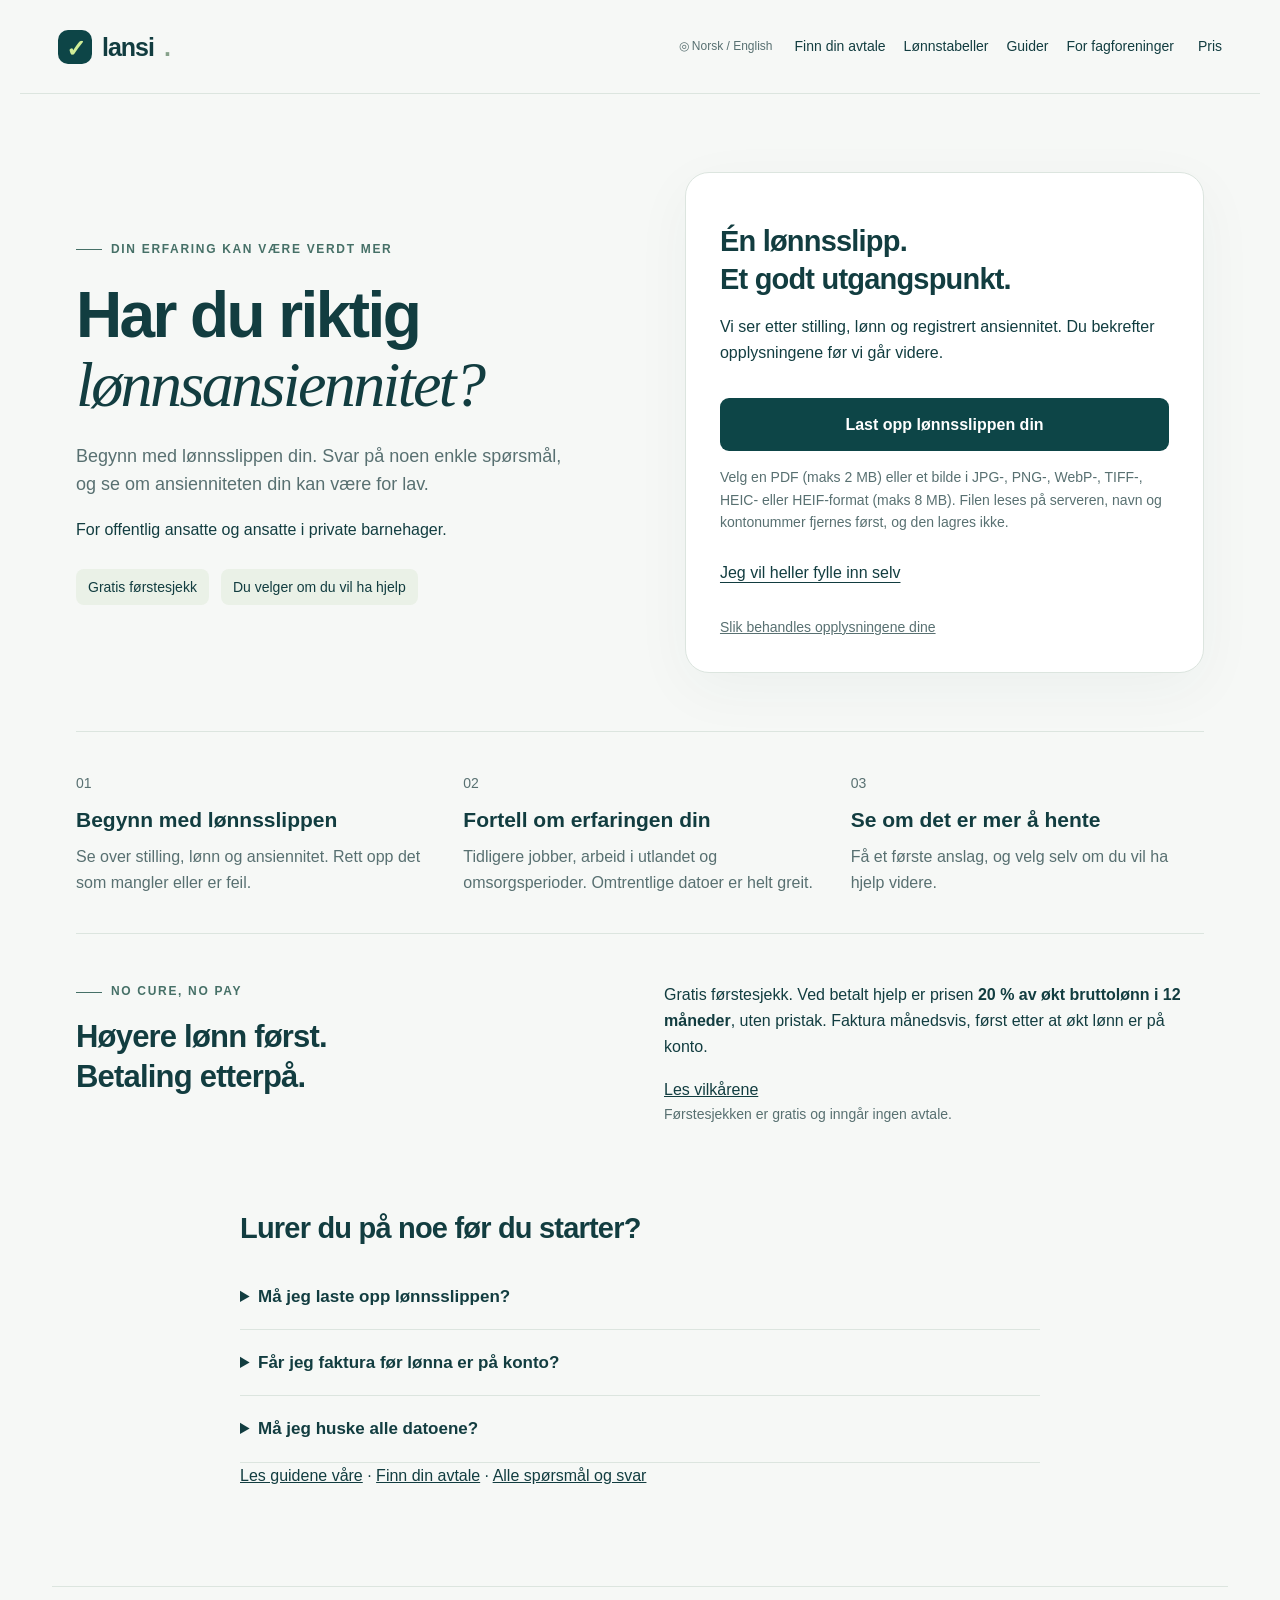
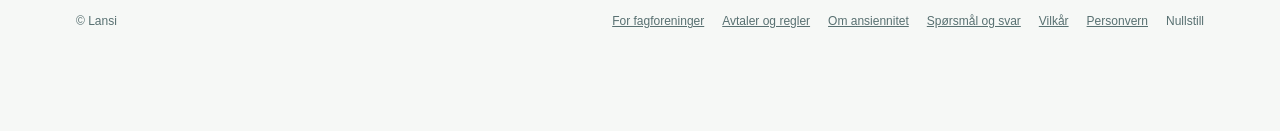
==== commit 778ecb4e: "fix: remove the demo wording from the pages Co-Authored-By: Claude Sonnet 5.5 <noreply@anthropic.com" ====
--- a/src/main/resources/static/index.html
+++ b/src/main/resources/static/index.html
@@ -12,7 +12,7 @@
 .guide-card{display:block;padding:24px;border:1px solid var(--line);background:white;border-radius:16px;text-decoration:none}.guide-card h3{margin:0 0 10px;font-size:23px}.guide-card p{margin:0;color:var(--muted)}header{height:auto;min-height:94px;padding-top:20px;padding-bottom:20px}header nav{gap:18px;flex-wrap:wrap}
 /* Lansi intake */
 .intake-hero{display:grid;grid-template-columns:1.05fr 1fr;gap:64px;align-items:center;padding:20px 0 58px}.intake-hero h1{font-size:clamp(40px,5vw,65px);line-height:1.08;margin:22px 0}.intake-hero .lead{max-width:490px}.upload-card{background:white;border:1px solid var(--line);border-radius:24px;padding:34px;box-shadow:0 16px 60px #123d400b}.upload-card h2{font-size:29px;line-height:1.3;margin:16px 0}.upload-symbol{margin-top:22px;width:52px;height:52px;border-radius:14px;background:#eaf1e7;display:grid;place-items:center;font-size:30px}.upload-cta{width:100%;margin-top:14px;white-space:normal}.demo-caption{font-size:14px;line-height:1.6;color:var(--muted);margin:15px 0}.privacy-link{display:block;font-size:14px;margin-top:18px;color:var(--muted)}.intake-trust{display:flex;flex-wrap:wrap;gap:12px;font-size:14px;margin-top:26px}.intake-trust span{padding:7px 12px;border-radius:8px;background:#eaf1e7}.intake-how{display:grid;grid-template-columns:repeat(3,1fr);gap:34px;padding:38px 0;border-top:1px solid var(--line);border-bottom:1px solid var(--line)}.intake-how article>span{font-size:14px;color:var(--muted)}.intake-how h3{margin:10px 0;font-size:21px}.intake-how p{color:var(--muted);margin:0}.price-line{display:grid;grid-template-columns:1fr 1fr;gap:48px;padding:48px 0}.price-line h2{font-size:31px;line-height:1.3;margin:15px 0}.landing-faq{max-width:800px;margin:20px auto 0}.landing-faq h2{font-size:29px}.intake-work{max-width:770px;margin:28px auto 0}.intake-work h1{font-size:clamp(33px,4vw,47px);line-height:1.16;letter-spacing:-1.3px}.intake-work .lead{font-size:19px;line-height:1.65}.intake-steps{display:flex;justify-content:center;gap:30px;font-size:14px;flex-wrap:wrap}.intake-steps span{display:flex;gap:9px;align-items:center;color:var(--muted)}.intake-steps b{width:28px;height:28px;display:grid;place-items:center;border:1px solid var(--line);border-radius:50%;font-size:13px}.intake-steps .active{color:var(--green)}.intake-steps .active b{background:var(--green);color:white}.intake-work .card{padding:30px}.intake-work label{font-size:15px;display:block;margin:14px 0 8px}.intake-work input:not([type=checkbox]),.intake-work select{width:100%;padding:12px;border:1px solid #aebfb5;border-radius:9px;background:white;color:var(--ink);min-width:0;box-sizing:border-box}.intake-work .fieldgrid{gap:14px 22px}.intake-work .checkline{display:flex;gap:12px;align-items:flex-start;cursor:pointer;margin:18px 0}.checkline input[type=checkbox]{width:20px;height:20px;flex:0 0 20px;margin:3px 0 0;accent-color:var(--green)}.file-token{background:#edf3ec;padding:14px;border-radius:10px;font-size:15px;margin-bottom:20px}.file-token span{display:block;font-size:13px;color:var(--muted);margin-left:17px}.question-progress{display:flex;justify-content:space-between;align-items:center;gap:20px;font-size:14px;margin:24px 0 12px}.question-progress progress{width:150px;height:6px;accent-color:var(--green)}.question-card h2{font-size:27px;line-height:1.3;margin:0 0 14px}.answer-buttons{display:flex;gap:12px;margin:24px 0;flex-wrap:wrap}.answer-buttons button{padding:12px 28px;border:1px solid #aebfb5;border-radius:9px;background:white;color:var(--green)}.answer-buttons button[aria-pressed=true]{background:var(--green);color:white;border-color:var(--green)}.period-card{border:1px solid var(--line);border-radius:12px;padding:20px;margin-top:20px;background:#fbfcfa}.period-title{display:flex;justify-content:space-between;align-items:center}.add-period{margin-top:20px}.demo-controls{margin-top:22px;font-size:14px;color:var(--muted)}.result-page{padding:15px 0}.result-amount{padding:30px;background:var(--green);color:white;border-radius:18px;display:grid;gap:9px;margin:25px 0}.result-amount strong{font-size:48px;line-height:1.1}.result-amount small{font-size:15px;color:#dce9de}.offer-price{display:flex;gap:25px;align-items:center;padding:12px 0 25px;border-bottom:1px solid var(--line)}.offer-price strong{font-size:54px}.offer-price span{font-size:16px}.consent{padding:20px;background:#edf3ec;border-radius:10px}.btn:disabled{opacity:.45;cursor:not-allowed}.error{background:#fff0e8;border-color:#bf6636;color:#74340b}.language-strip{flex-wrap:wrap}input[type=month]{min-height:48px}nav a{font-size:14px}@media(max-width:800px){.intake-hero{grid-template-columns:1fr;gap:25px;padding-top:0}.intake-hero h1{font-size:45px}.intake-how{gap:20px}.price-line{gap:24px}.intake-steps{gap:12px}.intake-steps span{font-size:13px}.upload-card{padding:26px}}@media(max-width:580px){.intake-how,.price-line{grid-template-columns:1fr}.intake-how{gap:25px}.intake-work .card{padding:22px}.intake-work .fieldgrid{grid-template-columns:1fr}.intake-steps{justify-content:flex-start;gap:12px 16px}.intake-steps span{width:calc(50% - 16px)}.intake-work h1{font-size:35px}.result-amount strong{font-size:39px}.period-card{padding:15px}.offer-price{gap:18px}.offer-price strong{font-size:44px}.intake-hero h1{font-size:41px}.intake-work .paper-row{gap:16px;align-items:start}.intake-work .paper-row b{white-space:nowrap}.answer-buttons button{flex:1;padding:12px 18px}}
-.prog-overlay{position:fixed;inset:0;z-index:50;display:flex;align-items:center;justify-content:center;background:rgba(246,248,246,.92);padding:24px}.prog-overlay[hidden]{display:none}.prog-card{width:100%;max-width:460px;background:var(--white);border:1px solid var(--line);border-radius:16px;padding:28px;box-shadow:0 18px 40px #123d400f}.prog-title{font-size:22px;line-height:1.25;letter-spacing:-.4px;margin:0 0 4px}.prog-sub{font-size:14px;color:var(--muted);margin:0 0 20px}.prog-track{height:12px;border-radius:99px;background:#e8efea;overflow:hidden}.prog-fill{height:100%;width:0;border-radius:99px;background:linear-gradient(90deg,var(--green),#3f8f6b);transition:width .35s ease-out}.prog-meta{display:flex;justify-content:space-between;gap:12px;margin-top:8px;font-size:13px;color:var(--muted)}.prog-pct{font-variant-numeric:tabular-nums;font-weight:600;color:var(--ink)}.prog-steps{list-style:none;margin:18px 0 0;padding:0;display:grid;gap:9px;font-size:14px}.prog-steps li{display:flex;gap:10px;align-items:center;color:var(--muted)}.prog-steps .dot{width:18px;height:18px;border-radius:50%;border:2px solid var(--line);flex-shrink:0;display:grid;place-items:center;font-size:11px;line-height:1;color:var(--white)}.prog-steps li.done{color:var(--ink)}.prog-steps li.done .dot{background:var(--green);border-color:var(--green)}.prog-steps li.now{color:var(--ink);font-weight:600}.prog-steps li.now .dot{border-color:var(--green);border-top-color:transparent;animation:progspin .8s linear infinite}@keyframes progspin{to{transform:rotate(360deg)}}</style><meta name="robots" content="noindex,follow"></head><body><a class="skip" href="#app">Hopp til innhold</a><header><button class="brand" onclick="go(0)" aria-label="Lansi, til forsiden"><span class="mark">✓</span>lansi<span style="color:#87a28b">.</span></button><nav aria-label="Hovedmeny"><button class="lang-nav" onclick="openLanguages()" aria-haspopup="dialog" aria-controls="languages">◎ <span id="nav-language">Norsk / English</span></button><a href="#avtaler">Finn din avtale</a><a href="#lonn">Lønnstabeller</a><a href="/guider/">Guider</a><a href="#fagforeninger">For fagforeninger</a><button onclick="showInfo('No cure, no pay','Gratis sjekk. Du betaler bare hvis rettet ansiennitet gir høyere utbetalt lønn: 20 % av faktisk økning i bruttolønn de første 12 månedene fra første utbetaling av økt lønn, uten pristak, inkludert eventuell mva. Faktura månedsvis, først etter at økt lønn er på konto. Etterbetaling, pensjonsgevinst og vanlige lønnsoppgjør inngår ikke. Eventuell juridisk bistand avtales og prises separat. Foreslått modell; demoen er gratis og inngår ingen avtale.')">Pris</button><button id="resume" onclick="go(state.lastStep)" hidden>Fortsett sjekken →</button></nav></header><main id="app" class="shell" tabindex="-1"></main><footer class="footer"><span>© Lansi</span><div class="footerlinks"><a href="#fagforeninger">For fagforeninger</a><a href="#avtaler">Avtaler og regler</a><a href="#om">Om ansiennitet</a><a href="#faq">Spørsmål og svar</a><a href="#vilkar">Vilkår</a><a href="#personvern">Personvern</a><button onclick="resetDemo()">Nullstill demo</button></div></footer><dialog id="info"><button class="close" onclick="document.getElementById('info').close()" aria-label="Lukk">×</button><h2 id="info-title"></h2><p id="info-text"></p><button class="btn" onclick="document.getElementById('info').close()">Forstått</button></dialog><dialog id="languages" class="language-dialog" aria-labelledby="language-title"><button class="close" onclick="document.getElementById('languages').close()" aria-label="Lukk / Close">×</button><h2 id="language-title">Språk for hjelpen<br><span lang="en">Help language</span></h2><p class="small">Prøv hjelpen på norsk eller engelsk. Selve sjekken er foreløpig på norsk.</p><p class="small" lang="en">Try the help in Norwegian or English. The salary check is currently in Norwegian.</p><div id="language-options" class="language-grid"></div><div class="language-welcome" id="language-welcome" aria-live="polite"></div></dialog><script>
+.prog-overlay{position:fixed;inset:0;z-index:50;display:flex;align-items:center;justify-content:center;background:rgba(246,248,246,.92);padding:24px}.prog-overlay[hidden]{display:none}.prog-card{width:100%;max-width:460px;background:var(--white);border:1px solid var(--line);border-radius:16px;padding:28px;box-shadow:0 18px 40px #123d400f}.prog-title{font-size:22px;line-height:1.25;letter-spacing:-.4px;margin:0 0 4px}.prog-sub{font-size:14px;color:var(--muted);margin:0 0 20px}.prog-track{height:12px;border-radius:99px;background:#e8efea;overflow:hidden}.prog-fill{height:100%;width:0;border-radius:99px;background:linear-gradient(90deg,var(--green),#3f8f6b);transition:width .35s ease-out}.prog-meta{display:flex;justify-content:space-between;gap:12px;margin-top:8px;font-size:13px;color:var(--muted)}.prog-pct{font-variant-numeric:tabular-nums;font-weight:600;color:var(--ink)}.prog-steps{list-style:none;margin:18px 0 0;padding:0;display:grid;gap:9px;font-size:14px}.prog-steps li{display:flex;gap:10px;align-items:center;color:var(--muted)}.prog-steps .dot{width:18px;height:18px;border-radius:50%;border:2px solid var(--line);flex-shrink:0;display:grid;place-items:center;font-size:11px;line-height:1;color:var(--white)}.prog-steps li.done{color:var(--ink)}.prog-steps li.done .dot{background:var(--green);border-color:var(--green)}.prog-steps li.now{color:var(--ink);font-weight:600}.prog-steps li.now .dot{border-color:var(--green);border-top-color:transparent;animation:progspin .8s linear infinite}@keyframes progspin{to{transform:rotate(360deg)}}</style><meta name="robots" content="noindex,follow"></head><body><a class="skip" href="#app">Hopp til innhold</a><header><button class="brand" onclick="go(0)" aria-label="Lansi, til forsiden"><span class="mark">✓</span>lansi<span style="color:#87a28b">.</span></button><nav aria-label="Hovedmeny"><button class="lang-nav" onclick="openLanguages()" aria-haspopup="dialog" aria-controls="languages">◎ <span id="nav-language">Norsk / English</span></button><a href="#avtaler">Finn din avtale</a><a href="#lonn">Lønnstabeller</a><a href="/guider/">Guider</a><a href="#fagforeninger">For fagforeninger</a><button onclick="showInfo('No cure, no pay','Gratis sjekk. Du betaler bare hvis rettet ansiennitet gir høyere utbetalt lønn: 20 % av faktisk økning i bruttolønn de første 12 månedene fra første utbetaling av økt lønn, uten pristak, inkludert eventuell mva. Faktura månedsvis, først etter at økt lønn er på konto. Etterbetaling, pensjonsgevinst og vanlige lønnsoppgjør inngår ikke. Eventuell juridisk bistand avtales og prises separat. Foreslått modell; førstesjekken er gratis og inngår ingen avtale.')">Pris</button><button id="resume" onclick="go(state.lastStep)" hidden>Fortsett sjekken →</button></nav></header><main id="app" class="shell" tabindex="-1"></main><footer class="footer"><span>© Lansi</span><div class="footerlinks"><a href="#fagforeninger">For fagforeninger</a><a href="#avtaler">Avtaler og regler</a><a href="#om">Om ansiennitet</a><a href="#faq">Spørsmål og svar</a><a href="#vilkar">Vilkår</a><a href="#personvern">Personvern</a><button onclick="resetDemo()">Nullstill</button></div></footer><dialog id="info"><button class="close" onclick="document.getElementById('info').close()" aria-label="Lukk">×</button><h2 id="info-title"></h2><p id="info-text"></p><button class="btn" onclick="document.getElementById('info').close()">Forstått</button></dialog><dialog id="languages" class="language-dialog" aria-labelledby="language-title"><button class="close" onclick="document.getElementById('languages').close()" aria-label="Lukk / Close">×</button><h2 id="language-title">Språk for hjelpen<br><span lang="en">Help language</span></h2><p class="small">Prøv hjelpen på norsk eller engelsk. Selve sjekken er foreløpig på norsk.</p><p class="small" lang="en">Try the help in Norwegian or English. The salary check is currently in Norwegian.</p><div id="language-options" class="language-grid"></div><div class="language-welcome" id="language-welcome" aria-live="polite"></div></dialog><script>
 const CUR_YM=(()=>{const d=new Date();return d.getFullYear()+'-'+String(d.getMonth()+1).padStart(2,'0');})();
 const state={step:0,lastStep:1,visited:false,page:'home',sector:'ks',done:{},draft:null,manual:false,tab:'docs',job:'Helsefagarbeider',employer:'Eksempel kommune',percent:'80',date:'2018-09-01',start:'2023-09-01',checks:[true,true],extra:[]};
 const esc=s=>String(s).replace(/[&<>"']/g,c=>({'&':'&amp;','<':'&lt;','>':'&gt;','"':'&quot;',"'":'&#39;'}[c]));
@@ -41,21 +41,21 @@
 ['Må jeg laste opp lønnsslippen?','Nei, du kan fylle inn opplysningene selv. Hvis du laster opp en PDF eller et bilde, leses det på serveren for å finne stilling, lønn og ansiennitet. Filen lagres ikke, og du sjekker og retter verdiene selv før noe regnes ut.'],
 ['Kan jeg få etterbetalt lønn?','Det må vurderes separat. Det er blant annet forskjell på dokumentasjon arbeidsgiveren allerede hadde, og dokumentasjon som først leveres nå. Foreldelsesfrister kan ha betydning. Få hjelp av tillitsvalgt eller jurist ved et mulig krav; et vanlig kravbrev avbryter ikke i seg selv foreldelsen.'],
 ['Får jeg faktura før lønna er på konto?','Nei. Første faktura kommer etter første utbetaling med økt lønn. Deretter faktureres 20 % av den faktiske økningen månedlig i 12 måneder, uten pristak. Ingen gevinst en måned betyr ingen faktura for den måneden.'],
-['Hva koster det?','Gratis sjekk. Du betaler bare hvis rettet ansiennitet gir høyere utbetalt lønn: 20 % av faktisk økning i bruttolønn de første 12 månedene fra første utbetaling av økt lønn, uten pristak, inkludert eventuell mva. Faktura månedsvis, først etter at økt lønn er på konto. Etterbetaling, pensjonsgevinst og vanlige lønnsoppgjør inngår ikke. Eventuell juridisk bistand avtales og prises separat. Foreslått modell; demoen er gratis og inngår ingen avtale.'],
+['Hva koster det?','Gratis sjekk. Du betaler bare hvis rettet ansiennitet gir høyere utbetalt lønn: 20 % av faktisk økning i bruttolønn de første 12 månedene fra første utbetaling av økt lønn, uten pristak, inkludert eventuell mva. Faktura månedsvis, først etter at økt lønn er på konto. Etterbetaling, pensjonsgevinst og vanlige lønnsoppgjør inngår ikke. Eventuell juridisk bistand avtales og prises separat. Foreslått modell; førstesjekken er gratis og inngår ingen avtale.'],
 ['Er resultatet en juridisk vurdering?','Nei. Anslaget er en veiledende beregning av minstelønn ut fra tariffavtalen og opplysningene du oppgir. Det er ikke en juridisk vurdering. Arbeidsgiveren kan ha andre regler eller godtgjøre mer enn minstelønnen. Juridisk veiledning er planlagt som et mulig tillegg senere.'],
 ['Kan fagforeningen hjelpe meg?','Ja. Er du medlem, kan tillitsvalgt eller fagforeningen hjelpe med å avklare regler og følge opp arbeidsgiver. Tjenesten er tenkt å gjøre det enklere å samle historikken og forberede saken.'],
-['Hva regnes som et resultat vi betaler for?','Bare ekstra bruttolønn som faktisk utbetales som følge av rettet ansiennitet, i din faktiske stillingsprosent. Prisen er 20 % av økningen i de første 12 månedene fra første utbetaling av økt lønn, uten pristak, inkludert eventuell mva. En ny ansiennitetsdato uten høyere lønn utløser ingen betaling. Etterbetaling for tidligere perioder, pensjonsgevinst, generelle lønnstillegg og lønnsøkning etter disse 12 månedene holdes utenfor. Se utkast til bruksvilkår. Demoen inngår ingen betalingsavtale.'],
-['Kan riktig ansiennitet gi bedre pensjon?','Ja, hvis rettingen gir høyere pensjonsgivende lønn, kan det gi bedre pensjonsopptjening eller et høyere pensjonsgrunnlag. Virkningen avhenger av fødselsår, ordning og inntektsgrenser. Flere års lønnsansiennitet er ikke automatisk flere medlemsår i pensjonsordningen. Vi beregner ikke pensjonsgevinst i demoen og tar ingen andel av den.'],
+['Hva regnes som et resultat vi betaler for?','Bare ekstra bruttolønn som faktisk utbetales som følge av rettet ansiennitet, i din faktiske stillingsprosent. Prisen er 20 % av økningen i de første 12 månedene fra første utbetaling av økt lønn, uten pristak, inkludert eventuell mva. En ny ansiennitetsdato uten høyere lønn utløser ingen betaling. Etterbetaling for tidligere perioder, pensjonsgevinst, generelle lønnstillegg og lønnsøkning etter disse 12 månedene holdes utenfor. Se utkast til bruksvilkår. Førstesjekken inngår ingen betalingsavtale.'],
+['Kan riktig ansiennitet gi bedre pensjon?','Ja, hvis rettingen gir høyere pensjonsgivende lønn, kan det gi bedre pensjonsopptjening eller et høyere pensjonsgrunnlag. Virkningen avhenger av fødselsår, ordning og inntektsgrenser. Flere års lønnsansiennitet er ikke automatisk flere medlemsår i pensjonsordningen. Vi beregner ikke pensjonsgevinst og tar ingen andel av den.'],
 ['Kan au pair-erfaring telle?','Ja, au pair-erfaring kan være relevant å få vurdert. Hva som godskrives avhenger av tariffavtalen, tidspunktet og dokumentasjonen. Finn kontrakt eller attest som viser periode, oppgaver og omfang. Vi lover ikke automatisk godskriving.'],
 ['Teller arbeid i enkeltpersonforetak?','Arbeid som selvstendig næringsdrivende kan godskrives etter reglene som gjelder for stillingen. Oppgi faktisk arbeid, perioder og omfang; registreringsdatoen alene er ikke nok. Lørenskog kommune ber for eksempel om oppdragsperioder, inntektsdokumentasjon og bekreftelse på bransje fra Brønnøysundregistrene. Er du ansatt i noen andres enkeltpersonforetak, dokumenterer du arbeidsforholdet med attest.'],
-['Blir opplysningene jeg skriver inn lagret?','Nei. Ingenting lagres, verken i nettleseren eller på serveren, og siden bruker ikke informasjonskapsler. Opplysningene sendes til tjenesten for å regne ut anslaget, og er borte når du lukker eller laster siden på nytt. Du kan nullstille demoen.']
+['Blir opplysningene jeg skriver inn lagret?','Nei. Ingenting lagres, verken i nettleseren eller på serveren, og siden bruker ikke informasjonskapsler. Opplysningene sendes til tjenesten for å regne ut anslaget, og er borte når du lukker eller laster siden på nytt. Du kan nullstille siden.']
 ];
 function faqItems(items=faq){return `<div class="faq-list">${items.map(([q,a])=>`<details class="faq-item"><summary>${q}</summary><p>${a}</p></details>`).join('')}</div>`}
 function setSector(key){if(!sectors[key])return;state.sector=key;state.job=sectors[key].job;state.employer=sectors[key].employer;state.draft=null;state.done={}}
 function sectorPicker(){return `<div class="sector-select"><fieldset><legend>Hvor jobber du?</legend><div class="sector-options">${Object.entries(sectors).map(([k,v])=>`<label class="sector-option"><input type="radio" name="sector" value="${k}" ${state.sector===k?'checked':''} onchange="setSector(this.value);render()"><span>${v.label}</span></label>`).join('')}</div></fieldset><div class="scope">${sectors[state.sector].note}</div></div>`}
-function infoPage(){return `<article class="reading fade">${title('Kunnskap gir oversikt','Hva skal egentlig telle?','Lønnsansiennitet handler om erfaringen som blir med når lønnen fastsettes. Den er verdt å forstå – også når du har vært i jobben lenge.')}<div class="scope">En innføring, ikke en individuell vurdering. Gjeldende avtale, ansettelsestidspunkt og dokumentasjon må alltid avklares.</div><section><p><a href="/guider/">Les guidene om lønnsansiennitet og din sektor</a></p><h2>Tre spørsmål som gjør saken enklere</h2><ol><li><strong>Hvilke regler gjelder meg?</strong> Finn arbeidsgiver, tariffavtale, stillingskode og ansettelsesdato.</li><li><strong>Hva har arbeidsgiver tatt med?</strong> Be om selve ansiennitetsberegningen, ikke bare datoen på lønnsslippen.</li><li><strong>Er det perioder som mangler?</strong> Sammenlign beregningen med attester og hele historikken din.</li></ol></section><section><h2>Offentlig sektor har flere systemer</h2><div class="info-grid"><div class="card"><h3>Kommuner og fylkeskommuner</h3><p>I KS-området har mange stillinger sentral garantilønn og ansiennitetstillegg. Andre har lokal lønnsfastsettelse. Tidligere arbeid og bestemte andre perioder kan godskrives.</p><span class="badge">Sjekk tariffkapittel og ansettelsesdato</span></div><div class="card"><h3>Oslo kommune</h3><p>Oslo følger en egen tariffavtale, Dokument 25, med egne lønnsrammer og regler om tidligere arbeid, omsorg og timelønnet arbeid.</p><span class="badge">Eget tariffområde</span></div><div class="card"><h3>Staten</h3><p>For stillinger i lønnsstige er stillingsansienniteten viktig. Tidligere arbeidserfaring er ikke automatisk ekstra år i stigen. Stillingskode, tiltredelse og permisjoner må undersøkes.</p><span class="badge">Sjekk stillingskode og lønnsstige</span></div><div class="card"><h3>Sykehus og helseforetak</h3><p>I Spekter kan både sentrale forbundsvise og lokale avtaler påvirke lønnen. Yrkesgruppe og arbeidsgiver avgjør hvilke bestemmelser som skal brukes.</p><span class="badge">Sjekk riktig avtaledel</span></div></div><p class="small" style="margin-top:18px">Et offentlig eid selskap kan ha en annen avtale. Arbeidsavtalen, HR eller tillitsvalgt kan hjelpe deg å finne riktig.</p></section><section><h2>Det som lett blir oversett</h2>${faqItems([['Erfaring som ikke står på en vanlig CV','Arbeid i hjemmet og omsorgsperioder kan bli oversett hvis man bare spør etter tidligere jobber. Vilkårene varierer. Ta med perioden i gjennomgangen, men unngå å legge inn helseopplysninger om familiemedlemmer.'],['Arbeid før utdanningen eller i et annet land','Småjobber, deltidsarbeid og utenlandske arbeidsforhold bør undersøkes. De må ikke utelates bare fordi de er gamle eller fra en annen bransje. Hva som faktisk teller, følger av avtalen.'],['Attester som mangler opplysninger','En attest bør vise fra- og til-dato og stillingsprosent eller timetall. En generell bekreftelse på at du har jobbet et sted kan være utilstrekkelig.'],['Gamle regler ved en ny ansettelse','Regler endres over tid. En ny ansettelse kan gi en annen beregning enn den gamle. Bedre regler for nyansatte betyr samtidig ikke automatisk at en tidligere beregning var feil.']])}</section><section><h2>Au pair og eget foretak: ta det med</h2><div class="info-grid"><div class="card"><h3>Au pair-erfaring</h3><p>Et au pair-opphold bør tas med når arbeidshistorikken undersøkes. Oppgaver, tidsrom, omfang og avtalen som gjelder må avklares før det eventuelt godskrives.</p><p>Finn kontrakt eller attest fra vertsfamilien eller byrået. Arbeid i utlandet skal ikke utelates fra gjennomgangen bare fordi det er utført i et annet land.</p></div><div class="card"><h3>Enkeltpersonforetak</h3><p>Arbeid som selvstendig næringsdrivende kan gi uttelling. Dokumenter faktiske oppdragsperioder, inntekt og omfang. Å ha registrert et foretak er ikke i seg selv bevis på utført arbeid.</p><p>Lørenskog kommune beskriver blant annet inntektsdokumentasjon og bekreftelse på bransje fra Brønnøysundregistrene. Dette er et eksempel på dokumentasjonskrav, ikke en felles regel for alle offentlige ansatte.</p></div></div><div class="notice">Ansatt i et enkeltpersonforetak som noen andre eier? Da dokumenterer du ansettelsen. Driver du foretaket selv? Da må selve næringsarbeidet dokumenteres. I staten må erfaringen vurderes opp mot lønnsordningen; den blir ikke automatisk ekstra år i lønnsstigen.</div></section><section><h2>Hva viser virkelige saker?</h2><p>Fagforbundet har omtalt ansatte som fikk høyere lønn da omsorgsarbeid eller erfaring fra utlandet ble dokumentert og vurdert. Lektorlaget har omtalt en nyansettelse der bruk av riktige regler ga sju ekstra års ansiennitet.</p><p>Slike saker viser at en kontroll kan være verdifull. De sier ikke hva utfallet blir for den enkelte, eller hvor vanlig feil er.</p></section><section><h2>Høyere lønn kan også gi bedre pensjon</h2><p>Når rettet ansiennitet gir høyere pensjonsgivende lønn, kan det påvirke pensjonen din. Ekstra lønnsansiennitet er likevel ikke automatisk ekstra medlemsår i en pensjonsordning.</p><div class="info-grid"><div class="card"><h3>Født i 1963 eller senere</h3><p>Offentlig tjenestepensjon opptjent fra 2020 bygger på årlig pensjonsgivende lønn. Høyere lønn kan derfor gi mer opptjening, innenfor ordningens grenser. Folketrygden kan også påvirkes.</p></div><div class="card"><h3>Født i 1962 eller tidligere</h3><p>Pensjonsgrunnlaget bygger normalt på sluttlønnen. En varig retting kan ha betydning. Medlemstid, stillingsprosent, levealdersjustering og samordning påvirker resultatet.</p></div></div><div class="notice"><strong>Eksempel på opptjening, ikke årlig utbetaling:</strong> 30 000 kr ekstra pensjonsgivende lønn i ett år gir 1 710 kr ekstra i påslagsbeholdningen ved 5,7 % opptjening. Eksemplet forutsetter ny offentlig tjenestepensjon og lønn i intervallet der satsen gjelder. Det er ikke 1 710 kr ekstra utbetalt pensjon hvert år.</div><p>Ved retting kan du be arbeidsgiver bekrefte at pensjonsgivende lønn også blir rapportert riktig. Pensjonsleverandøren kan forklare virkningen for deg. Vi beregner ikke individuell pensjon i demoen og tar ingen andel av en eventuell pensjonsgevinst.</p></section><section><h2>Høyere lønn og etterbetaling er to spørsmål</h2><p>Ny dokumentasjon kan ha betydning for lønnen fremover. Dersom arbeidsgiveren allerede hadde dokumentasjonen og beregnet feil, kan det også være aktuelt å undersøke etterbetaling. Virkningstidspunkt og foreldelse må vurderes særskilt.</p><p>Et vanlig brev med krav om penger avbryter ikke i seg selv foreldelse. Ta kontakt med tillitsvalgt eller jurist hvis du mener du har et krav.</p></section><section class="sources"><h2>Kilder og videre lesning</h2><a href="https://www.klp.no/pensjon/1963-eller-senere/alderspensjon/pensjonsdeler/paslagspensjon" target="_blank" rel="noopener noreferrer">KLP: påslagspensjon og opptjeningssats ↗</a><a href="https://www.spk.no/pensjonsgrunnlag" target="_blank" rel="noopener noreferrer">SPK: pensjonsgrunnlag ↗</a><a href="https://www.nav.no/alderspensjon" target="_blank" rel="noopener noreferrer">Nav: alderspensjon og opptjening ↗</a><a href="https://www.lorenskog.kommune.no/jobb-og-ledige-stillinger/beregning-av-lonnsansiennitet/" target="_blank" rel="noopener noreferrer">Lørenskog kommune: dokumentasjon av selvstendig næringsvirksomhet ↗</a><p>Faglig grunnlag gjennomgått 30. september 2026. Bruk avtalen som gjelder din konkrete situasjon.</p><a href="https://www.ks.no/fagomrader/lonn-og-tariff/hovedtariffavtalen/" target="_blank" rel="noopener noreferrer">KS: hovedtariffavtalen ↗</a><a href="https://www.oslo.kommune.no/jobb-i-oslo-kommune/" target="_blank" rel="noopener noreferrer">Oslo kommune: lønn og Dokument 25 ↗</a><a href="https://www.regjeringen.no/no/dokumenter/hovedtariffavtalene-i-staten-2026-2028/id3168033/?ch=3" target="_blank" rel="noopener noreferrer">Staten: hovedtariffavtalene 2026–2028 ↗</a><a href="https://www.spekter.no/lonn-og-tariff/tariffavtaler/forbundsvise-avtaledeler-a2/overenskomstens-del-a2-unio/overenskomstens-del-a2-omrade-10/1-2-godskrivingsregler" target="_blank" rel="noopener noreferrer">Spekter: eksempel på godskrivingsregler i område 10 ↗</a><a href="https://www.fagforbundet.no/a/282288/ett-enkelt-sporsmal-kan-gi-lonnshopp-pa-40-000-i-aret/" target="_blank" rel="noopener noreferrer">Fagforbundet: omsorg og erfaring fra utlandet ↗</a><a href="https://lektorlaget.no/aktuelt/nye-ansiennitetsregler-skaper-frustrasjon" target="_blank" rel="noopener noreferrer">Lektorlaget: sak om nyansettelse og ansiennitet ↗</a><a href="https://www.utdanningsforbundet.no/lonn-og-arbeidsvilkar/sporsmal-og-svar/artikler-lov-og-rett/lov-og-rett-artikler/har-du-fatt-for-lav-lonn" target="_blank" rel="noopener noreferrer">Utdanningsforbundet: feil lønn og etterbetaling ↗</a></section><div class="actions">${btn('Prøv førstesjekken','go(1)')}<a class="textbtn" href="#faq">Flere spørsmål?</a></div></article>`}
-function privacyPage(){return `<article class="reading fade">${title('Personvern','Slik behandler vi opplysningene dine','Personvernerklæring for Lansi og henvendelser om tjenesten. Sist oppdatert 28. oktober 2026.')}<div class="scope">Denne erklæringen beskriver hvordan siden faktisk fungerer. Oppgi bare det skjemaet ber om.</div><section><h2>Hva skjer når du bruker demoen?</h2><p>Opplysninger i skjemaet holdes midlertidig i minnet til den åpne nettsiden, og sendes til tjenesten når du laster opp en lønnsslipp eller ber om et anslag. Dette kan være arbeidsgiver, stilling, lønn, stillingsprosent, registrert ansiennitet, datoer, omtrentlige perioder og svar om arbeid og omsorg. Avkryssing for demovilkår brukes også bare i den åpne siden. Tjenesten lagrer ingenting og logger ikke innholdet i forespørslene. Språkvalget brukes bare midlertidig i den åpne siden.</p><p>Det finnes ingen konto og ingen betaling. Lønnsslippen (PDF eller bilde) leses i minnet på serveren og lagres ikke. Bilder og skannede PDF-er leses med tekstgjenkjenning (OCR) på vår egen server; selve bildet sendes ikke videre. Et kort utdrag av teksten, med navn, adresse og kontonummer fjernet, kan sendes til en KI-tjeneste (språkmodell) for å lese av stilling, lønn og ansiennitet. Arbeidsgivernavn og stilling kan sendes til KI for å foreslå tariffavtale når faste regler ikke avgjør. Beløp og år regnes ut av programkode ut fra avtalen, aldri av KI. Arbeidshistorikken din og selve anslaget sendes ikke til KI. Lønnstrinn, stillingskode og ansiennitetsdato i skjemaet sendes ikke til KI. Anslaget er veiledende og ikke en vurdering av dine lønnsrettigheter. Samtalehjelperen viser forhåndsskrevne svar.</p></section><section><h2>Informasjonskapsler og sporing</h2><p>Demofilen bruker ikke informasjonskapsler, analyseverktøy, reklamesporing eller lagring i localStorage eller sessionStorage. Skrifttyper, kode og utseende ligger i filen; den laster ikke inn eksterne bilder eller skrifter.</p></section><section><h2>Lagring og sletting</h2><p>Skjematilstanden brukes bare i den åpne siden. Bruk «Nullstill demo» for å tilbakestille felter, valg og samtalen. Du kan også laste siden på nytt. Nettleseren kan ha egne funksjoner for gjenoppretting og automatisk utfylling, uavhengig av denne appen.</p>${btn('Nullstill demo','resetDemo()',true)}</section><section><h2>Eksterne lenker og eventuell publisering</h2><p>På infosiden finnes lenker til kilder. Når du åpner dem, gjelder den aktuelle nettsidens personvernpraksis.</p><p>Hvis du velger å booke en samtale, åpnes Calendly i en ny fane etter at du har samtykket. Navn, e-post og det du skriver der behandles av Calendly etter deres personvernerklæring. Anslaget ditt deles ikke med Calendly.</p><p>Demoen publiseres via ChatGPT Sites. Tilgang og teknisk drift håndteres av plattformen; den kan behandle innloggingsopplysninger, IP-adresse og tekniske logger etter sine vilkår. Opplysningene i demoens skjemaer sendes ikke inn av appen. <a href="https://openai.com/policies/privacy-policy/" target="_blank" rel="noopener noreferrer">Les OpenAIs personvernerklæring</a>. Før ordinær lansering må ansvarlig virksomhet avklare driftsleverandører og lagringstider.</p></section><section><h2>Behandlingsansvarlig og kontakt</h2><p>LARS HAAKON SØRAAS, enkeltpersonforetak, org.nr. 925 378 151, er behandlingsansvarlig for virksomhetens egen behandling i tilknytning til Lansi. Adresse: Pontoppidans gate 9B, 0462 Oslo. E-post: <a href="mailto:lh@lh.no">lh@lh.no</a>.</p><p>Et enkeltpersonforetak kan være behandlingsansvarlig. Foretaket avgjør formål og bruk av opplysninger i tjenesten. Plattformens egen behandling knyttet til innlogging og drift følger også plattformens personverninformasjon.</p></section><section><h2>Hvis du kontakter oss på e-post</h2><p>Vi behandler e-postadresse, navn hvis du oppgir det, og innholdet i henvendelsen for å svare og følge opp. For spørsmål om en konkret tjeneste før bestilling er grunnlaget GDPR artikkel 6 nr. 1 bokstav b. For generell kontakt og tilbakemeldinger er grunnlaget bokstav f: vår berettigede interesse i å svare på henvendelser. Du kan protestere på behandling basert på interesseavveiing.</p><p>Vanlige henvendelser slettes senest 12 måneder etter at saken er avsluttet, med mindre oppbevaring er nødvendig for å håndtere et konkret rettskrav eller oppfylle en lovpålagt plikt. E-post behandles av e-postleverandøren og personer som trenger tilgang for å svare. Send ikke lønnsslipper, fødselsnummer, helseopplysninger eller opplysninger om fagforeningsmedlemskap til demoen eller på vanlig e-post.</p></section><section><h2>Dine rettigheter</h2><p>Du kan be om innsyn, retting, sletting og begrensning, og der vilkårene er oppfylt dataportabilitet og protestere mot behandlingen. Kontakt lh@lh.no. Vi svarer normalt innen én måned og forklarer eventuelle lovlige unntak. Du kan klage til <a href="https://www.datatilsynet.no/om-datatilsynet/kontakt-oss/klage-til-datatilsynet/" target="_blank" rel="noopener noreferrer">Datatilsynet</a>.</p><p>Vi mottar ikke skjemafeltene i demoen, og kan derfor ikke slå dem opp eller hente dem frem for deg. Nullstilling gjelder den åpne appen; den sletter ikke e-post eller plattformens logger.</p></section><section><h2>Før en virkelig tjeneste åpner</h2><p>Denne erklæringen gjelder siden og kontakt om tjenesten. Før reell opplasting eller saksbehandling må erklæringen oppdateres med valgte lagrings-, e-post- og saksleverandører, databehandleravtaler, konkrete lagringstider og eventuelle overføringer utenfor EØS med overføringsgrunnlag. Behandling av særlige kategorier opplysninger krever eget grunnlag. Ingen reell dokumentinnsamling eller automatisert avgjørelse om lønnsrettigheter er aktivert her.</p></section><div class="notice">Anslaget er veiledende. Oppgi bare det skjemaet ber om, og ikke opplysninger om andre.</div><a class="textbtn" href="#">Til forsiden →</a></article>`}
-function unionPage(){return `<article class="reading fade">${title('For fagforeninger','Riktig ansiennitet som medlemsgode?','La oss utforske hvordan Lansi kan gjøre det enklere for medlemmene deres å få oversikt over lønnsansienniteten sin.')}<div class="scope">Vi utvikler tjenesten og søker dialog med fagforeninger. Samarbeidsform, pris og arbeidsfordeling er åpne spørsmål.</div><section><h2>Mer oversikt før saken kommer til dere</h2><p>Medlemmer kan ha erfaring fra flere arbeidsgivere, andre land, omsorgsarbeid eller eget foretak. Lansi er tenkt å samle opplysningene og hjelpe dem å forstå om ansienniteten bør undersøkes nærmere.</p><p>Sammen kan vi lage et verktøy som støtter den rådgivningen dere allerede gir, og gir tillitsvalgte et bedre utgangspunkt for oppfølging.</p></section><section><h2>Flere måter å samarbeide på</h2><div class="info-grid"><div class="card"><h3>Et medlemsgode</h3><p>Foreningen kan dekke hele eller deler av tjenesten. Vi kan utforske en fast avtale eller betaling per gjennomført sak.</p></div><div class="card"><h3>Verktøy for rådgivere</h3><p>Lansi kan strukturere historikk og dokumentasjon, mens foreningen vurderer avtalen og følger opp saken sammen med medlemmet.</p></div><div class="card"><h3>Fordel for medlemmer</h3><p>En egen medlemspris eller støtte til videre hjelp kan være aktuelt. Omfang og eventuell egenbetaling må avklares tydelig på forhånd.</p></div><div class="card"><h3>En avgrenset pilot</h3><p>Vi kan begynne med én medlemsgruppe eller ett avtaleområde og finne ut hva som faktisk er nyttig før vi utvider.</p></div></div><p>Dette er muligheter vi vil diskutere, ikke ferdige tilbud. Den foreslåtte privatkundemodellen med 20 % av lønnsøkningen er ikke et premiss for et fagforeningssamarbeid.</p></section><section><h2>Et mulig første steg</h2><ol><li>Vi velger en avgrenset medlemsgruppe og avklarer behovene.</li><li>Vi avtaler hvem som kontrollerer regler, vurderer saker og følger opp medlemmene.</li><li>Vi prøver løsningen i liten skala og vurderer kvalitet, tidsbruk og medlemmenes opplevelse.</li></ol><p>Rollefordeling, finansiering, personvern og sikker deling må være på plass før en pilot med ekte medlemsopplysninger. Medlemmer skal forstå hvem som får tilgang, og hva eventuell videre hjelp koster.</p></section><section class="card"><span class="eyebrow">La oss utforske mulighetene</span><h2>Hva ville vært nyttig for deres medlemmer?</h2><p>Vi vil gjerne høre om behovene deres og vise hvordan Lansi er tenkt å fungere. En første samtale forplikter ikke til et samarbeid.</p><a class="btn" href="mailto:lh@lh.no?subject=Samarbeid%20med%20Lansi">Ta kontakt om samarbeid →</a><p class="small">Skriv til lh@lh.no. Fortell gjerne hvilken forening du representerer. Ikke send lønnsslipper eller personopplysninger om medlemmer.</p><a class="textbtn" href="#">Prøv demoen</a></section></article>`;}
+function infoPage(){return `<article class="reading fade">${title('Kunnskap gir oversikt','Hva skal egentlig telle?','Lønnsansiennitet handler om erfaringen som blir med når lønnen fastsettes. Den er verdt å forstå – også når du har vært i jobben lenge.')}<div class="scope">En innføring, ikke en individuell vurdering. Gjeldende avtale, ansettelsestidspunkt og dokumentasjon må alltid avklares.</div><section><p><a href="/guider/">Les guidene om lønnsansiennitet og din sektor</a></p><h2>Tre spørsmål som gjør saken enklere</h2><ol><li><strong>Hvilke regler gjelder meg?</strong> Finn arbeidsgiver, tariffavtale, stillingskode og ansettelsesdato.</li><li><strong>Hva har arbeidsgiver tatt med?</strong> Be om selve ansiennitetsberegningen, ikke bare datoen på lønnsslippen.</li><li><strong>Er det perioder som mangler?</strong> Sammenlign beregningen med attester og hele historikken din.</li></ol></section><section><h2>Offentlig sektor har flere systemer</h2><div class="info-grid"><div class="card"><h3>Kommuner og fylkeskommuner</h3><p>I KS-området har mange stillinger sentral garantilønn og ansiennitetstillegg. Andre har lokal lønnsfastsettelse. Tidligere arbeid og bestemte andre perioder kan godskrives.</p><span class="badge">Sjekk tariffkapittel og ansettelsesdato</span></div><div class="card"><h3>Oslo kommune</h3><p>Oslo følger en egen tariffavtale, Dokument 25, med egne lønnsrammer og regler om tidligere arbeid, omsorg og timelønnet arbeid.</p><span class="badge">Eget tariffområde</span></div><div class="card"><h3>Staten</h3><p>For stillinger i lønnsstige er stillingsansienniteten viktig. Tidligere arbeidserfaring er ikke automatisk ekstra år i stigen. Stillingskode, tiltredelse og permisjoner må undersøkes.</p><span class="badge">Sjekk stillingskode og lønnsstige</span></div><div class="card"><h3>Sykehus og helseforetak</h3><p>I Spekter kan både sentrale forbundsvise og lokale avtaler påvirke lønnen. Yrkesgruppe og arbeidsgiver avgjør hvilke bestemmelser som skal brukes.</p><span class="badge">Sjekk riktig avtaledel</span></div></div><p class="small" style="margin-top:18px">Et offentlig eid selskap kan ha en annen avtale. Arbeidsavtalen, HR eller tillitsvalgt kan hjelpe deg å finne riktig.</p></section><section><h2>Det som lett blir oversett</h2>${faqItems([['Erfaring som ikke står på en vanlig CV','Arbeid i hjemmet og omsorgsperioder kan bli oversett hvis man bare spør etter tidligere jobber. Vilkårene varierer. Ta med perioden i gjennomgangen, men unngå å legge inn helseopplysninger om familiemedlemmer.'],['Arbeid før utdanningen eller i et annet land','Småjobber, deltidsarbeid og utenlandske arbeidsforhold bør undersøkes. De må ikke utelates bare fordi de er gamle eller fra en annen bransje. Hva som faktisk teller, følger av avtalen.'],['Attester som mangler opplysninger','En attest bør vise fra- og til-dato og stillingsprosent eller timetall. En generell bekreftelse på at du har jobbet et sted kan være utilstrekkelig.'],['Gamle regler ved en ny ansettelse','Regler endres over tid. En ny ansettelse kan gi en annen beregning enn den gamle. Bedre regler for nyansatte betyr samtidig ikke automatisk at en tidligere beregning var feil.']])}</section><section><h2>Au pair og eget foretak: ta det med</h2><div class="info-grid"><div class="card"><h3>Au pair-erfaring</h3><p>Et au pair-opphold bør tas med når arbeidshistorikken undersøkes. Oppgaver, tidsrom, omfang og avtalen som gjelder må avklares før det eventuelt godskrives.</p><p>Finn kontrakt eller attest fra vertsfamilien eller byrået. Arbeid i utlandet skal ikke utelates fra gjennomgangen bare fordi det er utført i et annet land.</p></div><div class="card"><h3>Enkeltpersonforetak</h3><p>Arbeid som selvstendig næringsdrivende kan gi uttelling. Dokumenter faktiske oppdragsperioder, inntekt og omfang. Å ha registrert et foretak er ikke i seg selv bevis på utført arbeid.</p><p>Lørenskog kommune beskriver blant annet inntektsdokumentasjon og bekreftelse på bransje fra Brønnøysundregistrene. Dette er et eksempel på dokumentasjonskrav, ikke en felles regel for alle offentlige ansatte.</p></div></div><div class="notice">Ansatt i et enkeltpersonforetak som noen andre eier? Da dokumenterer du ansettelsen. Driver du foretaket selv? Da må selve næringsarbeidet dokumenteres. I staten må erfaringen vurderes opp mot lønnsordningen; den blir ikke automatisk ekstra år i lønnsstigen.</div></section><section><h2>Hva viser virkelige saker?</h2><p>Fagforbundet har omtalt ansatte som fikk høyere lønn da omsorgsarbeid eller erfaring fra utlandet ble dokumentert og vurdert. Lektorlaget har omtalt en nyansettelse der bruk av riktige regler ga sju ekstra års ansiennitet.</p><p>Slike saker viser at en kontroll kan være verdifull. De sier ikke hva utfallet blir for den enkelte, eller hvor vanlig feil er.</p></section><section><h2>Høyere lønn kan også gi bedre pensjon</h2><p>Når rettet ansiennitet gir høyere pensjonsgivende lønn, kan det påvirke pensjonen din. Ekstra lønnsansiennitet er likevel ikke automatisk ekstra medlemsår i en pensjonsordning.</p><div class="info-grid"><div class="card"><h3>Født i 1963 eller senere</h3><p>Offentlig tjenestepensjon opptjent fra 2020 bygger på årlig pensjonsgivende lønn. Høyere lønn kan derfor gi mer opptjening, innenfor ordningens grenser. Folketrygden kan også påvirkes.</p></div><div class="card"><h3>Født i 1962 eller tidligere</h3><p>Pensjonsgrunnlaget bygger normalt på sluttlønnen. En varig retting kan ha betydning. Medlemstid, stillingsprosent, levealdersjustering og samordning påvirker resultatet.</p></div></div><div class="notice"><strong>Eksempel på opptjening, ikke årlig utbetaling:</strong> 30 000 kr ekstra pensjonsgivende lønn i ett år gir 1 710 kr ekstra i påslagsbeholdningen ved 5,7 % opptjening. Eksemplet forutsetter ny offentlig tjenestepensjon og lønn i intervallet der satsen gjelder. Det er ikke 1 710 kr ekstra utbetalt pensjon hvert år.</div><p>Ved retting kan du be arbeidsgiver bekrefte at pensjonsgivende lønn også blir rapportert riktig. Pensjonsleverandøren kan forklare virkningen for deg. Vi beregner ikke individuell pensjon og tar ingen andel av en eventuell pensjonsgevinst.</p></section><section><h2>Høyere lønn og etterbetaling er to spørsmål</h2><p>Ny dokumentasjon kan ha betydning for lønnen fremover. Dersom arbeidsgiveren allerede hadde dokumentasjonen og beregnet feil, kan det også være aktuelt å undersøke etterbetaling. Virkningstidspunkt og foreldelse må vurderes særskilt.</p><p>Et vanlig brev med krav om penger avbryter ikke i seg selv foreldelse. Ta kontakt med tillitsvalgt eller jurist hvis du mener du har et krav.</p></section><section class="sources"><h2>Kilder og videre lesning</h2><a href="https://www.klp.no/pensjon/1963-eller-senere/alderspensjon/pensjonsdeler/paslagspensjon" target="_blank" rel="noopener noreferrer">KLP: påslagspensjon og opptjeningssats ↗</a><a href="https://www.spk.no/pensjonsgrunnlag" target="_blank" rel="noopener noreferrer">SPK: pensjonsgrunnlag ↗</a><a href="https://www.nav.no/alderspensjon" target="_blank" rel="noopener noreferrer">Nav: alderspensjon og opptjening ↗</a><a href="https://www.lorenskog.kommune.no/jobb-og-ledige-stillinger/beregning-av-lonnsansiennitet/" target="_blank" rel="noopener noreferrer">Lørenskog kommune: dokumentasjon av selvstendig næringsvirksomhet ↗</a><p>Faglig grunnlag gjennomgått 30. september 2026. Bruk avtalen som gjelder din konkrete situasjon.</p><a href="https://www.ks.no/fagomrader/lonn-og-tariff/hovedtariffavtalen/" target="_blank" rel="noopener noreferrer">KS: hovedtariffavtalen ↗</a><a href="https://www.oslo.kommune.no/jobb-i-oslo-kommune/" target="_blank" rel="noopener noreferrer">Oslo kommune: lønn og Dokument 25 ↗</a><a href="https://www.regjeringen.no/no/dokumenter/hovedtariffavtalene-i-staten-2026-2028/id3168033/?ch=3" target="_blank" rel="noopener noreferrer">Staten: hovedtariffavtalene 2026–2028 ↗</a><a href="https://www.spekter.no/lonn-og-tariff/tariffavtaler/forbundsvise-avtaledeler-a2/overenskomstens-del-a2-unio/overenskomstens-del-a2-omrade-10/1-2-godskrivingsregler" target="_blank" rel="noopener noreferrer">Spekter: eksempel på godskrivingsregler i område 10 ↗</a><a href="https://www.fagforbundet.no/a/282288/ett-enkelt-sporsmal-kan-gi-lonnshopp-pa-40-000-i-aret/" target="_blank" rel="noopener noreferrer">Fagforbundet: omsorg og erfaring fra utlandet ↗</a><a href="https://lektorlaget.no/aktuelt/nye-ansiennitetsregler-skaper-frustrasjon" target="_blank" rel="noopener noreferrer">Lektorlaget: sak om nyansettelse og ansiennitet ↗</a><a href="https://www.utdanningsforbundet.no/lonn-og-arbeidsvilkar/sporsmal-og-svar/artikler-lov-og-rett/lov-og-rett-artikler/har-du-fatt-for-lav-lonn" target="_blank" rel="noopener noreferrer">Utdanningsforbundet: feil lønn og etterbetaling ↗</a></section><div class="actions">${btn('Prøv førstesjekken','go(1)')}<a class="textbtn" href="#faq">Flere spørsmål?</a></div></article>`}
+function privacyPage(){return `<article class="reading fade">${title('Personvern','Slik behandler vi opplysningene dine','Personvernerklæring for Lansi og henvendelser om tjenesten. Sist oppdatert 28. oktober 2026.')}<div class="scope">Denne erklæringen beskriver hvordan siden faktisk fungerer. Oppgi bare det skjemaet ber om.</div><section><h2>Hva skjer når du bruker tjenesten?</h2><p>Opplysninger i skjemaet holdes midlertidig i minnet til den åpne nettsiden, og sendes til tjenesten når du laster opp en lønnsslipp eller ber om et anslag. Dette kan være arbeidsgiver, stilling, lønn, stillingsprosent, registrert ansiennitet, datoer, omtrentlige perioder og svar om arbeid og omsorg. Avkryssing for vilkår brukes også bare i den åpne siden. Tjenesten lagrer ingenting og logger ikke innholdet i forespørslene. Språkvalget brukes bare midlertidig i den åpne siden.</p><p>Det finnes ingen konto og ingen betaling. Lønnsslippen (PDF eller bilde) leses i minnet på serveren og lagres ikke. Bilder og skannede PDF-er leses med tekstgjenkjenning (OCR) på vår egen server; selve bildet sendes ikke videre. Et kort utdrag av teksten, med navn, adresse og kontonummer fjernet, kan sendes til en KI-tjeneste (språkmodell) for å lese av stilling, lønn og ansiennitet. Arbeidsgivernavn og stilling kan sendes til KI for å foreslå tariffavtale når faste regler ikke avgjør. Beløp og år regnes ut av programkode ut fra avtalen, aldri av KI. Arbeidshistorikken din og selve anslaget sendes ikke til KI. Lønnstrinn, stillingskode og ansiennitetsdato i skjemaet sendes ikke til KI. Anslaget er veiledende og ikke en vurdering av dine lønnsrettigheter. Samtalehjelperen viser forhåndsskrevne svar.</p></section><section><h2>Informasjonskapsler og sporing</h2><p>Siden bruker ikke informasjonskapsler, analyseverktøy, reklamesporing eller lagring i localStorage eller sessionStorage. Skrifttyper, kode og utseende ligger i filen; den laster ikke inn eksterne bilder eller skrifter.</p></section><section><h2>Lagring og sletting</h2><p>Skjematilstanden brukes bare i den åpne siden. Bruk «Nullstill» for å tilbakestille felter, valg og samtalen. Du kan også laste siden på nytt. Nettleseren kan ha egne funksjoner for gjenoppretting og automatisk utfylling, uavhengig av denne appen.</p>${btn('Nullstill','resetDemo()',true)}</section><section><h2>Eksterne lenker og eventuell publisering</h2><p>På infosiden finnes lenker til kilder. Når du åpner dem, gjelder den aktuelle nettsidens personvernpraksis.</p><p>Hvis du velger å booke en samtale, åpnes Calendly i en ny fane etter at du har samtykket. Navn, e-post og det du skriver der behandles av Calendly etter deres personvernerklæring. Anslaget ditt deles ikke med Calendly.</p><p>Siden publiseres via ChatGPT Sites. Tilgang og teknisk drift håndteres av plattformen; den kan behandle innloggingsopplysninger, IP-adresse og tekniske logger etter sine vilkår. Opplysningene i skjemaene sendes ikke inn av appen. <a href="https://openai.com/policies/privacy-policy/" target="_blank" rel="noopener noreferrer">Les OpenAIs personvernerklæring</a>. Før ordinær lansering må ansvarlig virksomhet avklare driftsleverandører og lagringstider.</p></section><section><h2>Behandlingsansvarlig og kontakt</h2><p>LARS HAAKON SØRAAS, enkeltpersonforetak, org.nr. 925 378 151, er behandlingsansvarlig for virksomhetens egen behandling i tilknytning til Lansi. Adresse: Pontoppidans gate 9B, 0462 Oslo. E-post: <a href="mailto:lh@lh.no">lh@lh.no</a>.</p><p>Et enkeltpersonforetak kan være behandlingsansvarlig. Foretaket avgjør formål og bruk av opplysninger i tjenesten. Plattformens egen behandling knyttet til innlogging og drift følger også plattformens personverninformasjon.</p></section><section><h2>Hvis du kontakter oss på e-post</h2><p>Vi behandler e-postadresse, navn hvis du oppgir det, og innholdet i henvendelsen for å svare og følge opp. For spørsmål om en konkret tjeneste før bestilling er grunnlaget GDPR artikkel 6 nr. 1 bokstav b. For generell kontakt og tilbakemeldinger er grunnlaget bokstav f: vår berettigede interesse i å svare på henvendelser. Du kan protestere på behandling basert på interesseavveiing.</p><p>Vanlige henvendelser slettes senest 12 måneder etter at saken er avsluttet, med mindre oppbevaring er nødvendig for å håndtere et konkret rettskrav eller oppfylle en lovpålagt plikt. E-post behandles av e-postleverandøren og personer som trenger tilgang for å svare. Send ikke lønnsslipper, fødselsnummer, helseopplysninger eller opplysninger om fagforeningsmedlemskap til siden eller på vanlig e-post.</p></section><section><h2>Dine rettigheter</h2><p>Du kan be om innsyn, retting, sletting og begrensning, og der vilkårene er oppfylt dataportabilitet og protestere mot behandlingen. Kontakt lh@lh.no. Vi svarer normalt innen én måned og forklarer eventuelle lovlige unntak. Du kan klage til <a href="https://www.datatilsynet.no/om-datatilsynet/kontakt-oss/klage-til-datatilsynet/" target="_blank" rel="noopener noreferrer">Datatilsynet</a>.</p><p>Vi lagrer ikke skjemafeltene, og kan derfor ikke slå dem opp eller hente dem frem for deg. Nullstilling gjelder den åpne appen; den sletter ikke e-post eller plattformens logger.</p></section><section><h2>Før en virkelig tjeneste åpner</h2><p>Denne erklæringen gjelder siden og kontakt om tjenesten. Før reell opplasting eller saksbehandling må erklæringen oppdateres med valgte lagrings-, e-post- og saksleverandører, databehandleravtaler, konkrete lagringstider og eventuelle overføringer utenfor EØS med overføringsgrunnlag. Behandling av særlige kategorier opplysninger krever eget grunnlag. Ingen reell dokumentinnsamling eller automatisert avgjørelse om lønnsrettigheter er aktivert her.</p></section><div class="notice">Anslaget er veiledende. Oppgi bare det skjemaet ber om, og ikke opplysninger om andre.</div><a class="textbtn" href="#">Til forsiden →</a></article>`}
+function unionPage(){return `<article class="reading fade">${title('For fagforeninger','Riktig ansiennitet som medlemsgode?','La oss utforske hvordan Lansi kan gjøre det enklere for medlemmene deres å få oversikt over lønnsansienniteten sin.')}<div class="scope">Vi utvikler tjenesten og søker dialog med fagforeninger. Samarbeidsform, pris og arbeidsfordeling er åpne spørsmål.</div><section><h2>Mer oversikt før saken kommer til dere</h2><p>Medlemmer kan ha erfaring fra flere arbeidsgivere, andre land, omsorgsarbeid eller eget foretak. Lansi er tenkt å samle opplysningene og hjelpe dem å forstå om ansienniteten bør undersøkes nærmere.</p><p>Sammen kan vi lage et verktøy som støtter den rådgivningen dere allerede gir, og gir tillitsvalgte et bedre utgangspunkt for oppfølging.</p></section><section><h2>Flere måter å samarbeide på</h2><div class="info-grid"><div class="card"><h3>Et medlemsgode</h3><p>Foreningen kan dekke hele eller deler av tjenesten. Vi kan utforske en fast avtale eller betaling per gjennomført sak.</p></div><div class="card"><h3>Verktøy for rådgivere</h3><p>Lansi kan strukturere historikk og dokumentasjon, mens foreningen vurderer avtalen og følger opp saken sammen med medlemmet.</p></div><div class="card"><h3>Fordel for medlemmer</h3><p>En egen medlemspris eller støtte til videre hjelp kan være aktuelt. Omfang og eventuell egenbetaling må avklares tydelig på forhånd.</p></div><div class="card"><h3>En avgrenset pilot</h3><p>Vi kan begynne med én medlemsgruppe eller ett avtaleområde og finne ut hva som faktisk er nyttig før vi utvider.</p></div></div><p>Dette er muligheter vi vil diskutere, ikke ferdige tilbud. Den foreslåtte privatkundemodellen med 20 % av lønnsøkningen er ikke et premiss for et fagforeningssamarbeid.</p></section><section><h2>Et mulig første steg</h2><ol><li>Vi velger en avgrenset medlemsgruppe og avklarer behovene.</li><li>Vi avtaler hvem som kontrollerer regler, vurderer saker og følger opp medlemmene.</li><li>Vi prøver løsningen i liten skala og vurderer kvalitet, tidsbruk og medlemmenes opplevelse.</li></ol><p>Rollefordeling, finansiering, personvern og sikker deling må være på plass før en pilot med ekte medlemsopplysninger. Medlemmer skal forstå hvem som får tilgang, og hva eventuell videre hjelp koster.</p></section><section class="card"><span class="eyebrow">La oss utforske mulighetene</span><h2>Hva ville vært nyttig for deres medlemmer?</h2><p>Vi vil gjerne høre om behovene deres og vise hvordan Lansi er tenkt å fungere. En første samtale forplikter ikke til et samarbeid.</p><a class="btn" href="mailto:lh@lh.no?subject=Samarbeid%20med%20Lansi">Ta kontakt om samarbeid →</a><p class="small">Skriv til lh@lh.no. Fortell gjerne hvilken forening du representerer. Ikke send lønnsslipper eller personopplysninger om medlemmer.</p><a class="textbtn" href="#">Prøv førstesjekken</a></section></article>`;}
 function render(){if(state.page==='home'&&state.step>0){state.lastStep=state.step;state.visited=true;}document.getElementById('resume').hidden=!state.visited||(state.page==='home'&&state.step>0);let html;const app=document.getElementById('app');if(state.page==='lonn')html=salaryPage();else if(state.page==='vilkar')html=termsPage();else if(state.page==='avtaler')html=agreementPage();else if(state.page==='fagforeninger')html=unionPage();else if(state.page==='om')html=infoPage();else if(state.page==='faq')html=`<article class="reading fade">${title('Spørsmål og svar','Spørsmål og svar','Svar på det mange lurer på før de sjekker ansienniteten sin.')}${faqItems()}<a href="/guider/">Les guidene våre</a></article>`;else if(state.page==='personvern')html=privacyPage();else html=intakeFlow();if(state.page==='home'&&state.step>0)html=`<div class="demo-banner"><span>Veiledende anslag, ingen bestilling</span><a href="#personvern">Om personvern</a></div>`+html;app.innerHTML=html;document.title=(state.page==='home'?(state.step?'Din førstesjekk':'Sjekk lønnsansienniteten din'):({fagforeninger:'For fagforeninger',lonn:'Lønnstabeller',vilkar:'Vilkår',avtaler:'Finn din avtale',om:'Om ansiennitet',faq:'Spørsmål og svar',personvern:'Personvern'}[state.page]))+' | Lansi';document.querySelectorAll('header nav a').forEach(a=>a.setAttribute('aria-current',a.getAttribute('href')==='#'+state.page?'page':'false'));}
 function navigate(path){const h=path?'#'+path:'#';if(location.hash===h||(!path&&!location.hash)){readRoute()}else location.hash=h}
 function readRoute(){const raw=location.hash.slice(1);if(['om','faq','personvern','avtaler','lonn','vilkar','fagforeninger'].includes(raw)){state.page=raw;}else{state.page='home';const match=raw.match(/^sjekk\/([1-5])$/);state.step=match?Number(match[1]):0;}render();window.scrollTo({top:0,behavior:'instant'});document.querySelector('h1')?.focus()}
@@ -83,7 +83,7 @@
 function salaryComparison(j,from,to,percent){const p=Math.max(0,Math.min(100,Number(percent)||0))/100;const annual=Math.max(0,salaryAt(j,to)-salaryAt(j,from))*p;return {annual,monthly:annual/12,fee:annual/12*.2,totalFee:annual*.2};}
 function changeSalary(key,value){if(key==='group'){if(!salaryGroups.some(g=>g.id===value))return;salaryState.group=value;salaryState.job=0;}else salaryState[key]=Number(value);render();}
 function salaryPage(){const g=salaryGroups.find(g=>g.id===salaryState.group),j=g.jobs[salaryState.job]||g.jobs[0],v=salaryComparison(j,salaryState.from,salaryState.to,salaryState.percent);const opt=(n,x)=>`<option value="${n}" ${x===n?'selected':''}>${n} år</option>`;return `<article class="agreement-page fade">${title('Lønn og ansiennitet','Se hva et lønnstrinn kan bety.','Velg avtale og stillingsgruppe. Sammenlign publiserte satser og se prisen dersom en slik lønnsøkning faktisk blir resultatet.')}<div class="card"><div class="fieldgrid"><div><label for="salary-group">1. Tariffområde</label><select id="salary-group" onchange="changeSalary('group',this.value)">${salaryGroups.map(x=>`<option value="${x.id}" ${x.id===g.id?'selected':''}>${esc(x.name)}</option>`).join('')}</select></div><div><label for="salary-job">2. Stillingsgruppe / lønnsramme</label><select id="salary-job" onchange="changeSalary('job',this.value)">${g.jobs.map((x,i)=>`<option value="${i}" ${i===salaryState.job?'selected':''}>${esc(x.name)}</option>`).join('')}</select></div></div><p class="source-date">Satser: ${esc(g.date)} · kontrollert 30.09.2026</p><p>${esc(g.note)}</p><a href="${esc(g.source)}" target="_blank" rel="noopener noreferrer">Åpne lønnstabellen hos kilden</a></div><div class="salary-layout"><section class="card"><h2 style="font-size:25px">Sammenlign to tidspunkter</h2><div class="salary-inputs"><div><label for="salary-from">Registrert ansiennitet</label><select id="salary-from" onchange="changeSalary('from',this.value)">${Array.from({length:31},(_,i)=>opt(i,salaryState.from)).join('')}</select></div><div><label for="salary-to">Ansiennitet etter retting</label><select id="salary-to" onchange="changeSalary('to',this.value)">${Array.from({length:31},(_,i)=>opt(i,salaryState.to)).join('')}</select></div><div><label for="salary-percent">Stillingsprosent</label><input id="salary-percent" type="number" min="1" max="100" value="${salaryState.percent}" onchange="changeSalary('percent',Math.max(1,Math.min(100,Number(this.value)||100)))"></div></div><div class="salary-result" aria-live="polite"><span>Forskjell i tabellen · ${salaryState.percent} % stilling</span><strong>${money(v.monthly)} <small>/ måned før skatt</small></strong><span>${money(v.annual)} per år</span></div>${salaryState.to<salaryState.from?'<p class="notice">Velg høyere ansiennitet for å sammenligne en mulig økning.</p>':v.annual===0?'<p class="notice">Valgene gir ikke høyere sats i denne tabellen. Flere godskrevne år gir ikke alltid mer lønn med én gang.</p>':''}<div class="fee-example"><h3>Hvis dette blir din faktiske lønnsøkning</h3><div class="paper-row"><span>Faktura per måned · 20 %</span><b>${money(v.fee)}</b></div><div class="paper-row"><span>Samlet honorar ved 12 like måneder</span><b>${money(v.totalFee)}</b></div><p class="small">Uten pristak, inkludert eventuell mva. Første faktura kommer etter at økt lønn er på konto. Skatt og pensjonstrekk er ikke beregnet. <a href="#vilkar">Se vilkårene</a>.</p></div><p class="small">Dette er en sammenligning av satser, ikke en beregning av ditt krav. Faktisk grunnlønn, lokale tillegg, overgangsregler og tidspunkt kan endre utfallet. Vi regner ikke på etterbetaling eller pensjon her. Årsforskjellen deles på 12; ferieoppgjør er ikke simulert.</p></section><section class="card"><h2 style="font-size:25px">${g.id==='stat'?'Beregnet eksempel':'Publiserte satser'}</h2><p class="small">${esc(j.name)} · bruttolønn i 100 % stilling</p><table class="salary-table"><caption class="sr-only">Årslønn etter ansiennitet</caption><thead><tr><th scope="col">Fra antall år</th><th scope="col">Årslønn</th><th scope="col">Endring fra forrige</th></tr></thead><tbody>${j.years.map((y,i)=>`<tr class="${y===j.years.filter(x=>x<=salaryState.to).at(-1)?'salary-selected':''}"><th scope="row">${y} år</th><td>${money(j.values[i])}</td><td>${i?'+'+money(j.values[i]-j.values[i-1]):'–'}</td></tr>`).join('')}</tbody></table><p class="small">Satsen gjelder frem til neste oppgitte ansiennitetsgrense. Mørk rad viser valgt nivå etter retting.</p></section></div><section class="notice"><h3>Finner du ikke din stilling?</h3><p>Oslo har mange lønnsrammer. For sykehusleger fastsettes kronebeløp i lokal B-del, med egne regler for leger i spesialisering. Norlandia og andre lokale barnehageavtaler må også undersøkes særskilt. Vi viser ikke antatte satser for disse gruppene.</p><a href="#avtaler">Finn avtalen og se hva du bør spørre HR om</a></section><div class="actions">${btn('Prøv førstesjekken','go(1)')}<a class="textbtn" href="#vilkar">Slik beregnes honoraret</a></div></article>`;}
-function termsPage(){return `<article class="reading fade">${title('Vilkår','Vilkår for Lansi','Sist oppdatert 30. september 2026.')}<div class="scope"><strong>Førstesjekken er gratis.</strong> Ingen av klikkene her bestiller en tjeneste, inngår et oppdrag eller utløser betaling. Betalingsvilkårene nedenfor er et utkast for den planlagte tjenesten.</div><section><h2>1. Hvem står bak?</h2><p>Lansi er navnet på tjenesten til LARS HAAKON SØRAAS, enkeltpersonforetak, organisasjonsnummer 925 378 151. Adresse: Pontoppidans gate 9B, 0462 Oslo. Kontakt: <a href="mailto:lh@lh.no">lh@lh.no</a>.</p></section><section><h2>2. Hva tjenesten skal hjelpe deg med</h2><p>Vi hjelper deg å identifisere relevant avtale, samle arbeidshistorikk og dokumentasjon og forberede en forespørsel om riktig lønnsansiennitet. Arbeidsgiveren må ta stilling til kravet. Vi garanterer ikke flere år, høyere lønn, etterbetaling eller økt pensjon.</p><p>Du får en skriftlig beskrivelse av oppdrag, prisberegning og vilkår før en eventuell bestilling. Vi kontakter ikke arbeidsgiver eller andre på dine vegne uten særskilt fullmakt. Du kan alltid undersøke saken selv eller få hjelp fra tillitsvalgt.</p></section><section><h2>3. No cure, no pay: 20 %, uten pristak</h2><p>Du betaler 20 % av den dokumenterte økningen i ordinær bruttolønn som faktisk utbetales som følge av ansiennitetsrettingen oppdraget gjelder. Prosentsatsen inkluderer eventuell merverdiavgift. Det er <strong>ikke noe pristak</strong>, etableringsgebyr eller forskudd.</p><p>Perioden er de første 12 sammenhengende månedene fra første utbetaling med økt ordinær lønn. Vi fakturerer etterskuddsvis hver måned, først når du har fått den økte lønna på konto. Betalingsfrist er 14 dager fra fakturadato. Etter 12 måneder stopper honoraret automatisk.</p><p><strong>Eksempel:</strong> 2 500 kr ekstra bruttolønn hver måned gir 500 kr i månedlig honorar, totalt 6 000 kr dersom økningen er lik i alle 12 månedene. Skatt og pensjonstrekk er ikke trukket fra beregningsgrunnlaget.</p></section><section><h2>4. Bare gevinsten fra rettingen teller</h2><p>Før fakturering dokumenterer vi lønnen med og uten rettingen i samme måned og samme stillingsprosent. Vanlige tariffoppgjør, ordinære ansiennitetsopprykk som du ville fått uansett, endret stilling eller flere arbeidstimer skal ikke regnes som resultat av tjenesten.</p><p>Etterbetaling for tidligere perioder, feriepenger, variable tillegg, overtid, bonus og pensjonsgevinst holdes utenfor. Lokal eller personlig lønn må vurderes før en tabellforskjell kan kalles en faktisk gevinst. Du får se beregningsgrunnlaget.</p><p>Lavere stillingsprosent eller en måned uten faktisk lønnsgevinst gir lavere eller ingen faktura. Slike måneder forlenger ikke 12-månedersperioden. Må du tilbakebetale lønnsøkningen til arbeidsgiveren, korrigerer vi honoraret tilsvarende og tilbakebetaler for mye betalt beløp.</p></section><section><h2>5. Dokumentasjon og avbestilling</h2><p>Du gir korrekte opplysninger etter beste evne og opplyser om endringer som påvirker beregningen. Vi ber bare om dokumentasjon som er nødvendig. Du kan avslutte oppdraget uten betaling før arbeidsgiver har bekreftet rettingen skriftlig.</p><p>Hvis du avslutter etter slik bekreftelse, gjelder resultatbetalingen for det allerede utførte oppdraget, men bare ved faktisk utbetalt økning innenfor den avtalte 12-månedersperioden. Det er ingen ny binding eller betaling for fremtidige oppdrag. Eventuelle lovbestemte rettigheter går foran dette.</p></section><section><h2>6. Angrerett</h2><p>Ved en fremtidig bestilling på nett får forbrukere informasjon om 14 dagers angrerett og angrerettskjema på et varig medium. Fristen regnes fra dagen etter avtaleinngåelsen når lovpålagt informasjon er gitt. Du kan angre ved en tydelig melding til lh@lh.no; du trenger ikke bruke skjemaet.</p><p>Arbeid i angreperioden starter bare etter uttrykkelig anmodning fra deg. I denne foreslåtte modellen tar vi ikke betalt for arbeid utført dersom du bruker angreretten innen fristen. Manglende lovpålagt informasjon kan forlenge angrefristen. Demoen inneholder ingen bestilling, så ingen angrefrist begynner å løpe her.</p></section><section><h2>7. Juridisk hjelp, feil og klager</h2><p>Juridisk veiledning er en planlagt separat tjeneste. Eventuell jurist, ansvar, omfang og pris må avtales særskilt før oppdrag. Ingen slik tjeneste er tilkoblet demoen.</p><p>Meld feil eller uenighet til lh@lh.no. En omtvistet del av en faktura settes på vent mens klagen vurderes. Vi retter feil og vurderer prisavslag, tilbakebetaling eller erstatning etter gjeldende rett. Vilkårene begrenser ikke ufravikelige forbrukerrettigheter. Uavklarte forbrukertvister kan bringes til Forbrukertilsynet for vurdering av mekling eller til ordinære domstoler.</p><p>Norsk rett gjelder, med de ufravikelige rettighetene du har som forbruker. Endringer i pris eller vilkår gjelder ikke allerede inngåtte oppdrag uten ditt samtykke.</p></section><section><h2>8. Bruk av demoen</h2><p>Opplasting og anslag er koblet til en pilot som regner ut minstelønn fra tariffavtalene. Lønnstabellene er kildebelagte, mens sammenligninger er illustrasjoner. Se datomerking og forbehold ved hver tabell.</p><p><a href="#personvern">Les personvernerklæringen</a>. Dette utkastet må kvalitetssikres mot endelig tjeneste og bestillingsflyt før kommersiell lansering.</p></section></article>`;}
+function termsPage(){return `<article class="reading fade">${title('Vilkår','Vilkår for Lansi','Sist oppdatert 30. september 2026.')}<div class="scope"><strong>Førstesjekken er gratis.</strong> Ingen av klikkene her bestiller en tjeneste, inngår et oppdrag eller utløser betaling. Betalingsvilkårene nedenfor er et utkast for den planlagte tjenesten.</div><section><h2>1. Hvem står bak?</h2><p>Lansi er navnet på tjenesten til LARS HAAKON SØRAAS, enkeltpersonforetak, organisasjonsnummer 925 378 151. Adresse: Pontoppidans gate 9B, 0462 Oslo. Kontakt: <a href="mailto:lh@lh.no">lh@lh.no</a>.</p></section><section><h2>2. Hva tjenesten skal hjelpe deg med</h2><p>Vi hjelper deg å identifisere relevant avtale, samle arbeidshistorikk og dokumentasjon og forberede en forespørsel om riktig lønnsansiennitet. Arbeidsgiveren må ta stilling til kravet. Vi garanterer ikke flere år, høyere lønn, etterbetaling eller økt pensjon.</p><p>Du får en skriftlig beskrivelse av oppdrag, prisberegning og vilkår før en eventuell bestilling. Vi kontakter ikke arbeidsgiver eller andre på dine vegne uten særskilt fullmakt. Du kan alltid undersøke saken selv eller få hjelp fra tillitsvalgt.</p></section><section><h2>3. No cure, no pay: 20 %, uten pristak</h2><p>Du betaler 20 % av den dokumenterte økningen i ordinær bruttolønn som faktisk utbetales som følge av ansiennitetsrettingen oppdraget gjelder. Prosentsatsen inkluderer eventuell merverdiavgift. Det er <strong>ikke noe pristak</strong>, etableringsgebyr eller forskudd.</p><p>Perioden er de første 12 sammenhengende månedene fra første utbetaling med økt ordinær lønn. Vi fakturerer etterskuddsvis hver måned, først når du har fått den økte lønna på konto. Betalingsfrist er 14 dager fra fakturadato. Etter 12 måneder stopper honoraret automatisk.</p><p><strong>Eksempel:</strong> 2 500 kr ekstra bruttolønn hver måned gir 500 kr i månedlig honorar, totalt 6 000 kr dersom økningen er lik i alle 12 månedene. Skatt og pensjonstrekk er ikke trukket fra beregningsgrunnlaget.</p></section><section><h2>4. Bare gevinsten fra rettingen teller</h2><p>Før fakturering dokumenterer vi lønnen med og uten rettingen i samme måned og samme stillingsprosent. Vanlige tariffoppgjør, ordinære ansiennitetsopprykk som du ville fått uansett, endret stilling eller flere arbeidstimer skal ikke regnes som resultat av tjenesten.</p><p>Etterbetaling for tidligere perioder, feriepenger, variable tillegg, overtid, bonus og pensjonsgevinst holdes utenfor. Lokal eller personlig lønn må vurderes før en tabellforskjell kan kalles en faktisk gevinst. Du får se beregningsgrunnlaget.</p><p>Lavere stillingsprosent eller en måned uten faktisk lønnsgevinst gir lavere eller ingen faktura. Slike måneder forlenger ikke 12-månedersperioden. Må du tilbakebetale lønnsøkningen til arbeidsgiveren, korrigerer vi honoraret tilsvarende og tilbakebetaler for mye betalt beløp.</p></section><section><h2>5. Dokumentasjon og avbestilling</h2><p>Du gir korrekte opplysninger etter beste evne og opplyser om endringer som påvirker beregningen. Vi ber bare om dokumentasjon som er nødvendig. Du kan avslutte oppdraget uten betaling før arbeidsgiver har bekreftet rettingen skriftlig.</p><p>Hvis du avslutter etter slik bekreftelse, gjelder resultatbetalingen for det allerede utførte oppdraget, men bare ved faktisk utbetalt økning innenfor den avtalte 12-månedersperioden. Det er ingen ny binding eller betaling for fremtidige oppdrag. Eventuelle lovbestemte rettigheter går foran dette.</p></section><section><h2>6. Angrerett</h2><p>Ved en fremtidig bestilling på nett får forbrukere informasjon om 14 dagers angrerett og angrerettskjema på et varig medium. Fristen regnes fra dagen etter avtaleinngåelsen når lovpålagt informasjon er gitt. Du kan angre ved en tydelig melding til lh@lh.no; du trenger ikke bruke skjemaet.</p><p>Arbeid i angreperioden starter bare etter uttrykkelig anmodning fra deg. I denne foreslåtte modellen tar vi ikke betalt for arbeid utført dersom du bruker angreretten innen fristen. Manglende lovpålagt informasjon kan forlenge angrefristen. Førstesjekken inneholder ingen bestilling, så ingen angrefrist begynner å løpe her.</p></section><section><h2>7. Juridisk hjelp, feil og klager</h2><p>Juridisk veiledning er en planlagt separat tjeneste. Eventuell jurist, ansvar, omfang og pris må avtales særskilt før oppdrag. Ingen slik tjeneste er tilkoblet siden.</p><p>Meld feil eller uenighet til lh@lh.no. En omtvistet del av en faktura settes på vent mens klagen vurderes. Vi retter feil og vurderer prisavslag, tilbakebetaling eller erstatning etter gjeldende rett. Vilkårene begrenser ikke ufravikelige forbrukerrettigheter. Uavklarte forbrukertvister kan bringes til Forbrukertilsynet for vurdering av mekling eller til ordinære domstoler.</p><p>Norsk rett gjelder, med de ufravikelige rettighetene du har som forbruker. Endringer i pris eller vilkår gjelder ikke allerede inngåtte oppdrag uten ditt samtykke.</p></section><section><h2>8. Bruk av siden</h2><p>Opplasting og anslag er koblet til en pilot som regner ut minstelønn fra tariffavtalene. Lønnstabellene er kildebelagte, mens sammenligninger er illustrasjoner. Se datomerking og forbehold ved hver tabell.</p><p><a href="#personvern">Les personvernerklæringen</a>. Dette utkastet må kvalitetssikres mot endelig tjeneste og bestillingsflyt før kommersiell lansering.</p></section></article>`;}
 
 // The intake talks to the Tariff Helper backend through js/intake-api.js. Purchase and help steps are still a demo.
 function freshIntake(){return {started:false,manual:false,confirmed:false,employer:'',job:'',sector:'ukjent',salary:'',percent:100,ansiennitetsdato:'',stillingskode:'',lonnstrinn:'',agreementId:'',jobCategory:'',screen:null,result:null,consent:false,accepted:false,error:''};}
@@ -94,14 +94,14 @@
 function acceptIntake(){if(!intake.consent||intake.result?.kind!=='potential'){intake.error='Kryss av for vilkårene før du prøver å gå videre.';render();return;}intake.accepted=true;go(5);}
 function intakeProgress(n){return `<nav class="intake-steps" aria-label="Steg i sjekken">${['Lønnsslipp','Arbeid og erfaring','Resultat','Hjelp videre'].map((t,i)=>`<span ${n===i+1?'aria-current="step"':''} class="${n>=i+1?'active':''}"><b>${i+1}</b>${t}</span>`).join('')}</nav>`;}
 function intakeError(){return intake.error?`<div class="notice error" role="alert">${esc(intake.error)}</div>`:'';}
-function intakeLanding(){return `<section class="intake-hero fade"><div><span class="eyebrow">Din erfaring kan være verdt mer</span><h1>Har du riktig<br><em>lønnsansiennitet?</em></h1><p class="lead">Begynn med lønnsslippen din. Svar på noen enkle spørsmål, og se om ansienniteten din kan være for lav.</p><p>For offentlig ansatte og ansatte i private barnehager.</p><div class="intake-trust"><span>Gratis førstesjekk</span><span>Du velger om du vil ha hjelp</span></div></div><div class="upload-card"><h2>Én lønnsslipp.<br>Et godt utgangspunkt.</h2><p>Vi ser etter stilling, lønn og registrert ansiennitet. Du bekrefter opplysningene før vi går videre.</p><button class="btn upload-cta" onclick="pickPayslip()">Last opp lønnsslippen din</button><p class="demo-caption">Velg en PDF (maks 2 MB) eller et bilde i JPG-, PNG-, WebP-, TIFF-, HEIC- eller HEIF-format (maks 8 MB). Filen leses på serveren, navn og kontonummer fjernes først, og den lagres ikke.</p><button class="textbtn" onclick="startIntake(true)">Jeg vil heller fylle inn selv</button><a class="privacy-link" href="#personvern">Slik behandles opplysningene dine</a></div></section><section class="intake-how" aria-label="Slik fungerer det"><article><span>01</span><h3>Begynn med lønnsslippen</h3><p>Se over stilling, lønn og ansiennitet. Rett opp det som mangler eller er feil.</p></article><article><span>02</span><h3>Fortell om erfaringen din</h3><p>Tidligere jobber, arbeid i utlandet og omsorgsperioder. Omtrentlige datoer er helt greit.</p></article><article><span>03</span><h3>Se om det er mer å hente</h3><p>Få et første anslag, og velg selv om du vil ha hjelp videre.</p></article></section><section class="price-line"><div><span class="eyebrow">No cure, no pay</span><h2>Høyere lønn først.<br>Betaling etterpå.</h2></div><div><p>Gratis førstesjekk. Ved betalt hjelp er prisen <strong>20 % av økt bruttolønn i 12 måneder</strong>, uten pristak. Faktura månedsvis, først etter at økt lønn er på konto.</p><a href="#vilkar">Les vilkårene</a><p class="small">Demoen er gratis og inngår ingen avtale.</p></div></section><section class="landing-faq"><h2>Lurer du på noe før du starter?</h2>${faqItems([faq.find(x=>x[0]==='Må jeg laste opp lønnsslippen?'),faq.find(x=>x[0]==='Får jeg faktura før lønna er på konto?'),['Må jeg huske alle datoene?','Nei. Oppgi måned og år hvis du husker det. Ellers kan du gi et omtrentlig antall år eller gå videre uten datoer. Vi sier fra hvis vi trenger mer informasjon.']])}<p><a href="/guider/">Les guidene våre</a> · <a href="#avtaler">Finn din avtale</a> · <a href="#faq">Alle spørsmål og svar</a></p></section>`;}
-function intakeOffer(){const m=intake.result.monthly;return intakeProgress(4)+`<section class="intake-work">${title('Hjelp videre','Høyere lønn først. Betaling etterpå.','Vi hjelper deg med dokumentasjon, vurdering og oppfølging av saken. Ingen lønnsøkning som følge av rettingen betyr ingen betaling.')}<div class="card"><div class="offer-price"><strong>20 %</strong><span>av økt bruttolønn i 12 måneder<br>Uten pristak · inkludert eventuell mva.</span></div><h2>Dette betyr det i eksemplet ditt</h2><div class="paper-row"><span>Mulig ekstra bruttolønn per måned</span><b>${money(m)}</b></div><div class="paper-row"><span>Månedlig faktura ved denne økningen</span><b>${money(m*.2)}</b></div><div class="paper-row"><span>Samlet honorar ved 12 like måneder</span><b>${money(m*.2*12)}</b></div><p>Første faktura kommer først etter at økt lønn er på konto. Deretter fakturerer vi etterskuddsvis hver måned i 12 sammenhengende måneder. Ingen gevinst en måned gir ingen faktura for den måneden.</p><p class="small">Skatt og pensjonstrekk er ikke beregnet. Etterbetaling, pensjonsgevinst og vanlige lønnsoppgjør inngår ikke i honoraret. Juridisk tilleggshjelp må avtales separat.</p><p><a href="#vilkar">Les fullstendige vilkår</a> · <a href="#personvern">Personvern</a></p><label class="checkline consent"><input type="checkbox" ${intake.consent?'checked':''} onchange="intake.consent=this.checked;intake.accepted=false;intake.error='';render()"><span>Jeg har lest og aksepterer de foreslåtte vilkårene: 20 % av økt bruttolønn i 12 måneder, uten pristak, fakturert månedsvis etter utbetaling.</span></label><p class="demo-caption">Du prøver en demo. Avkryssingen lagres bare i denne åpne siden. Den inngår ingen juridisk avtale, sender ingen bestilling og utløser ingen betaling.</p>${intakeError()}<button class="btn" ${!intake.consent?'disabled':''} onclick="acceptIntake()">Prøv neste steg</button></div><button class="textbtn" style="margin-top:24px" onclick="go(3)">Tilbake til anslaget</button></section>`;}
-function intakeSuccess(){return intakeProgress(4)+`<section class="intake-work result-page"><span class="badge">Demo fullført</span><h1>Takk for at du<br>prøvde Lansi.</h1><p class="lead">Du har prøvd hvordan det vil være å be Lansi om hjelp.</p><div class="card"><h2>Slik kan oppfølgingen fungere</h2><ol><li>Vi avklarer saken og hvilke dokumenter som trengs.</li><li>Du får hjelp til å følge opp arbeidsgiveren.</li><li>Ved bekreftet og utbetalt lønnsøkning starter månedlig fakturering.</li></ol><div class="notice">Ingen sak er opprettet. Ingen avtale er inngått, og ingen vil kontakte deg som følge av demoen.</div></div><div class="actions"><button class="btn" onclick="resetDemo()">Start demoen på nytt</button><a href="/guider/">Utforsk guidene</a></div></section>`;}
+function intakeLanding(){return `<section class="intake-hero fade"><div><span class="eyebrow">Din erfaring kan være verdt mer</span><h1>Har du riktig<br><em>lønnsansiennitet?</em></h1><p class="lead">Begynn med lønnsslippen din. Svar på noen enkle spørsmål, og se om ansienniteten din kan være for lav.</p><p>For offentlig ansatte og ansatte i private barnehager.</p><div class="intake-trust"><span>Gratis førstesjekk</span><span>Du velger om du vil ha hjelp</span></div></div><div class="upload-card"><h2>Én lønnsslipp.<br>Et godt utgangspunkt.</h2><p>Vi ser etter stilling, lønn og registrert ansiennitet. Du bekrefter opplysningene før vi går videre.</p><button class="btn upload-cta" onclick="pickPayslip()">Last opp lønnsslippen din</button><p class="demo-caption">Velg en PDF (maks 2 MB) eller et bilde i JPG-, PNG-, WebP-, TIFF-, HEIC- eller HEIF-format (maks 8 MB). Filen leses på serveren, navn og kontonummer fjernes først, og den lagres ikke.</p><button class="textbtn" onclick="startIntake(true)">Jeg vil heller fylle inn selv</button><a class="privacy-link" href="#personvern">Slik behandles opplysningene dine</a></div></section><section class="intake-how" aria-label="Slik fungerer det"><article><span>01</span><h3>Begynn med lønnsslippen</h3><p>Se over stilling, lønn og ansiennitet. Rett opp det som mangler eller er feil.</p></article><article><span>02</span><h3>Fortell om erfaringen din</h3><p>Tidligere jobber, arbeid i utlandet og omsorgsperioder. Omtrentlige datoer er helt greit.</p></article><article><span>03</span><h3>Se om det er mer å hente</h3><p>Få et første anslag, og velg selv om du vil ha hjelp videre.</p></article></section><section class="price-line"><div><span class="eyebrow">No cure, no pay</span><h2>Høyere lønn først.<br>Betaling etterpå.</h2></div><div><p>Gratis førstesjekk. Ved betalt hjelp er prisen <strong>20 % av økt bruttolønn i 12 måneder</strong>, uten pristak. Faktura månedsvis, først etter at økt lønn er på konto.</p><a href="#vilkar">Les vilkårene</a><p class="small">Førstesjekken er gratis og inngår ingen avtale.</p></div></section><section class="landing-faq"><h2>Lurer du på noe før du starter?</h2>${faqItems([faq.find(x=>x[0]==='Må jeg laste opp lønnsslippen?'),faq.find(x=>x[0]==='Får jeg faktura før lønna er på konto?'),['Må jeg huske alle datoene?','Nei. Oppgi måned og år hvis du husker det. Ellers kan du gi et omtrentlig antall år eller gå videre uten datoer. Vi sier fra hvis vi trenger mer informasjon.']])}<p><a href="/guider/">Les guidene våre</a> · <a href="#avtaler">Finn din avtale</a> · <a href="#faq">Alle spørsmål og svar</a></p></section>`;}
+function intakeOffer(){const m=intake.result.monthly;return intakeProgress(4)+`<section class="intake-work">${title('Hjelp videre','Høyere lønn først. Betaling etterpå.','Vi hjelper deg med dokumentasjon, vurdering og oppfølging av saken. Ingen lønnsøkning som følge av rettingen betyr ingen betaling.')}<div class="card"><div class="offer-price"><strong>20 %</strong><span>av økt bruttolønn i 12 måneder<br>Uten pristak · inkludert eventuell mva.</span></div><h2>Dette betyr det i eksemplet ditt</h2><div class="paper-row"><span>Mulig ekstra bruttolønn per måned</span><b>${money(m)}</b></div><div class="paper-row"><span>Månedlig faktura ved denne økningen</span><b>${money(m*.2)}</b></div><div class="paper-row"><span>Samlet honorar ved 12 like måneder</span><b>${money(m*.2*12)}</b></div><p>Første faktura kommer først etter at økt lønn er på konto. Deretter fakturerer vi etterskuddsvis hver måned i 12 sammenhengende måneder. Ingen gevinst en måned gir ingen faktura for den måneden.</p><p class="small">Skatt og pensjonstrekk er ikke beregnet. Etterbetaling, pensjonsgevinst og vanlige lønnsoppgjør inngår ikke i honoraret. Juridisk tilleggshjelp må avtales separat.</p><p><a href="#vilkar">Les fullstendige vilkår</a> · <a href="#personvern">Personvern</a></p><label class="checkline consent"><input type="checkbox" ${intake.consent?'checked':''} onchange="intake.consent=this.checked;intake.accepted=false;intake.error='';render()"><span>Jeg har lest og aksepterer de foreslåtte vilkårene: 20 % av økt bruttolønn i 12 måneder, uten pristak, fakturert månedsvis etter utbetaling.</span></label><p class="demo-caption">Avkryssingen lagres bare i denne åpne siden. Den inngår ingen juridisk avtale, sender ingen bestilling og utløser ingen betaling.</p>${intakeError()}<button class="btn" ${!intake.consent?'disabled':''} onclick="acceptIntake()">Prøv neste steg</button></div><button class="textbtn" style="margin-top:24px" onclick="go(3)">Tilbake til anslaget</button></section>`;}
+function intakeSuccess(){return intakeProgress(4)+`<section class="intake-work result-page"><span class="badge">Ferdig</span><h1>Takk for at du<br>prøvde Lansi.</h1><p class="lead">Du har prøvd hvordan det vil være å be Lansi om hjelp.</p><div class="card"><h2>Slik kan oppfølgingen fungere</h2><ol><li>Vi avklarer saken og hvilke dokumenter som trengs.</li><li>Du får hjelp til å følge opp arbeidsgiveren.</li><li>Ved bekreftet og utbetalt lønnsøkning starter månedlig fakturering.</li></ol><div class="notice">Ingen sak er opprettet. Ingen avtale er inngått, og ingen vil kontakte deg som følge av dette.</div></div><div class="actions"><button class="btn" onclick="resetDemo()">Start på nytt</button><a href="/guider/">Utforsk guidene</a></div></section>`;}
 function intakeFlow(){if(state.step===0)return intakeLanding();if(!intake.started)return `<section class="intake-work">${title('Din førstesjekk','Begynn med lønnsslippen.','Last opp lønnsslippen, eller fyll inn selv.')}<div class="actions"><button class="btn" onclick="pickPayslip()">Last opp lønnsslippen din</button><button class="btn secondary" onclick="startIntake(true)">Fyll inn selv</button></div><p class="small">Filen leses på serveren og lagres ikke.</p></section>`;if(state.step===1||!intake.confirmed)return intakeConfirm();if(state.step===2||!intake.result)return intakeHistory();if(state.step===3||!['potential','possible'].includes(intake.result.kind))return intakeResult();return intakeBooking();}
 
 window.addEventListener('hashchange',readRoute);
 
 readRoute();
-if(document.modelContext?.registerTool){try{Promise.resolve(document.modelContext.registerTool({name:'navigate_demo_step',description:'Navigate to a step in the fictional Lansi demo. No calculation or submission.',inputSchema:{type:'object',properties:{step:{type:'integer',minimum:0,maximum:5}},required:['step'],additionalProperties:false},annotations:{readOnlyHint:false},execute(input){if(!Number.isInteger(input.step)||input.step<0||input.step>5)throw new Error('Step must be 0–5');go(input.step);return {step:state.step,demo:true}}})).catch(()=>{});}catch(e){}}
+if(document.modelContext?.registerTool){try{Promise.resolve(document.modelContext.registerTool({name:'navigate_demo_step',description:'Navigate to a step in the Lansi check. No calculation or submission.',inputSchema:{type:'object',properties:{step:{type:'integer',minimum:0,maximum:5}},required:['step'],additionalProperties:false},annotations:{readOnlyHint:false},execute(input){if(!Number.isInteger(input.step)||input.step<0||input.step>5)throw new Error('Step must be 0–5');go(input.step);return {step:state.step,demo:true}}})).catch(()=>{});}catch(e){}}
 </script>
 <script src="/js/intake-api.js"></script></body></html>
